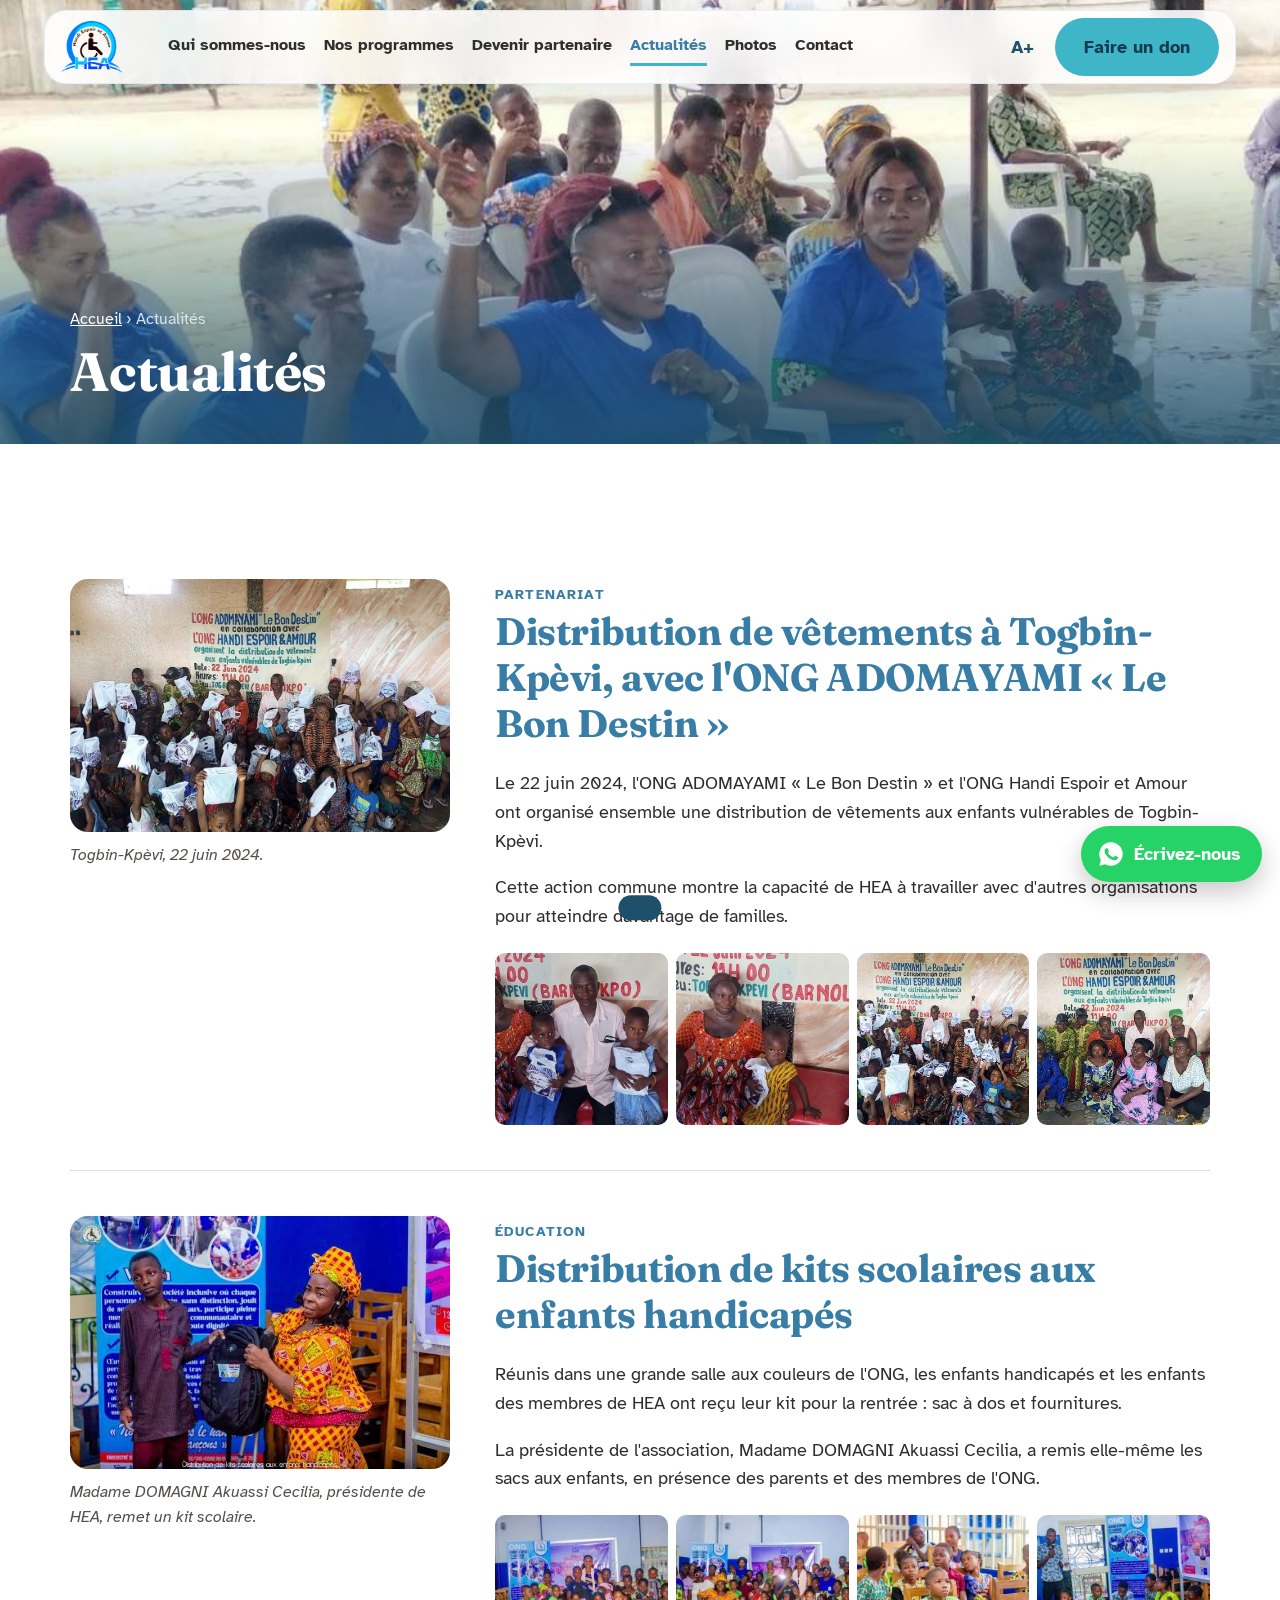
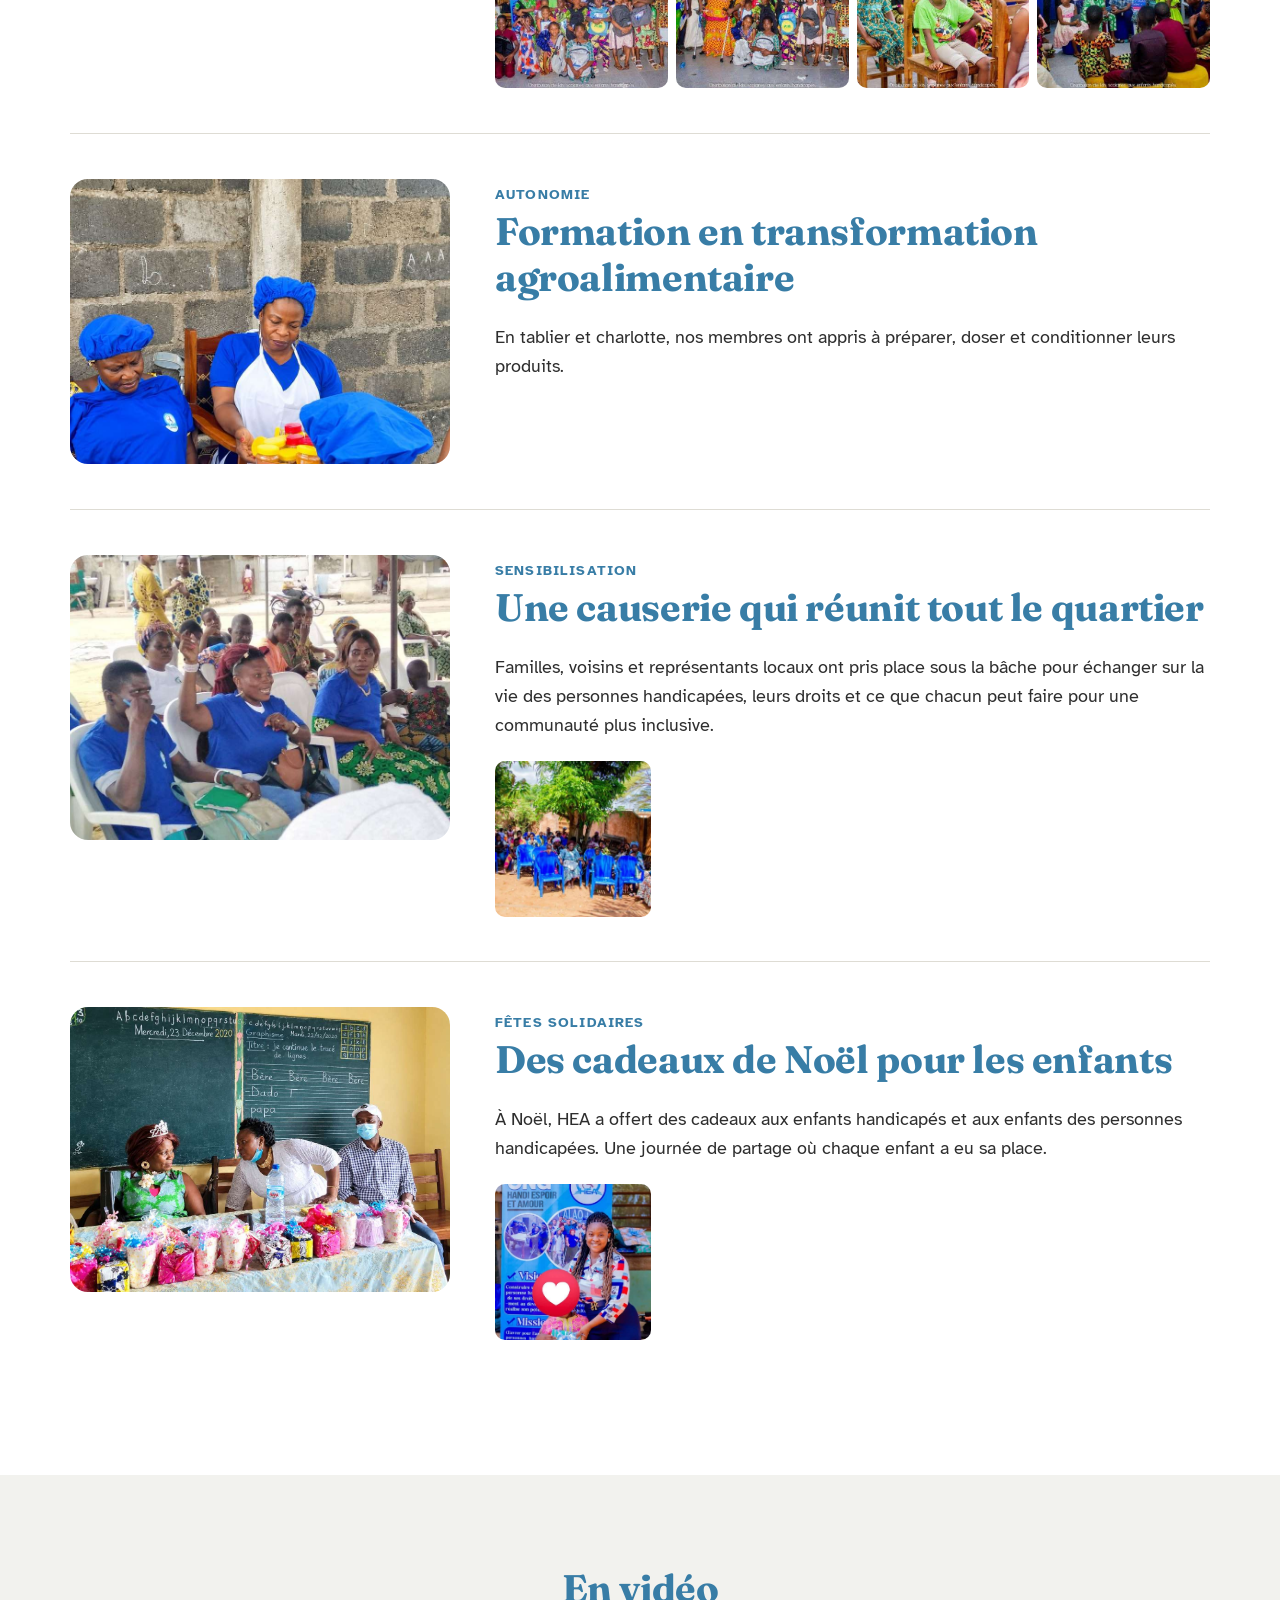
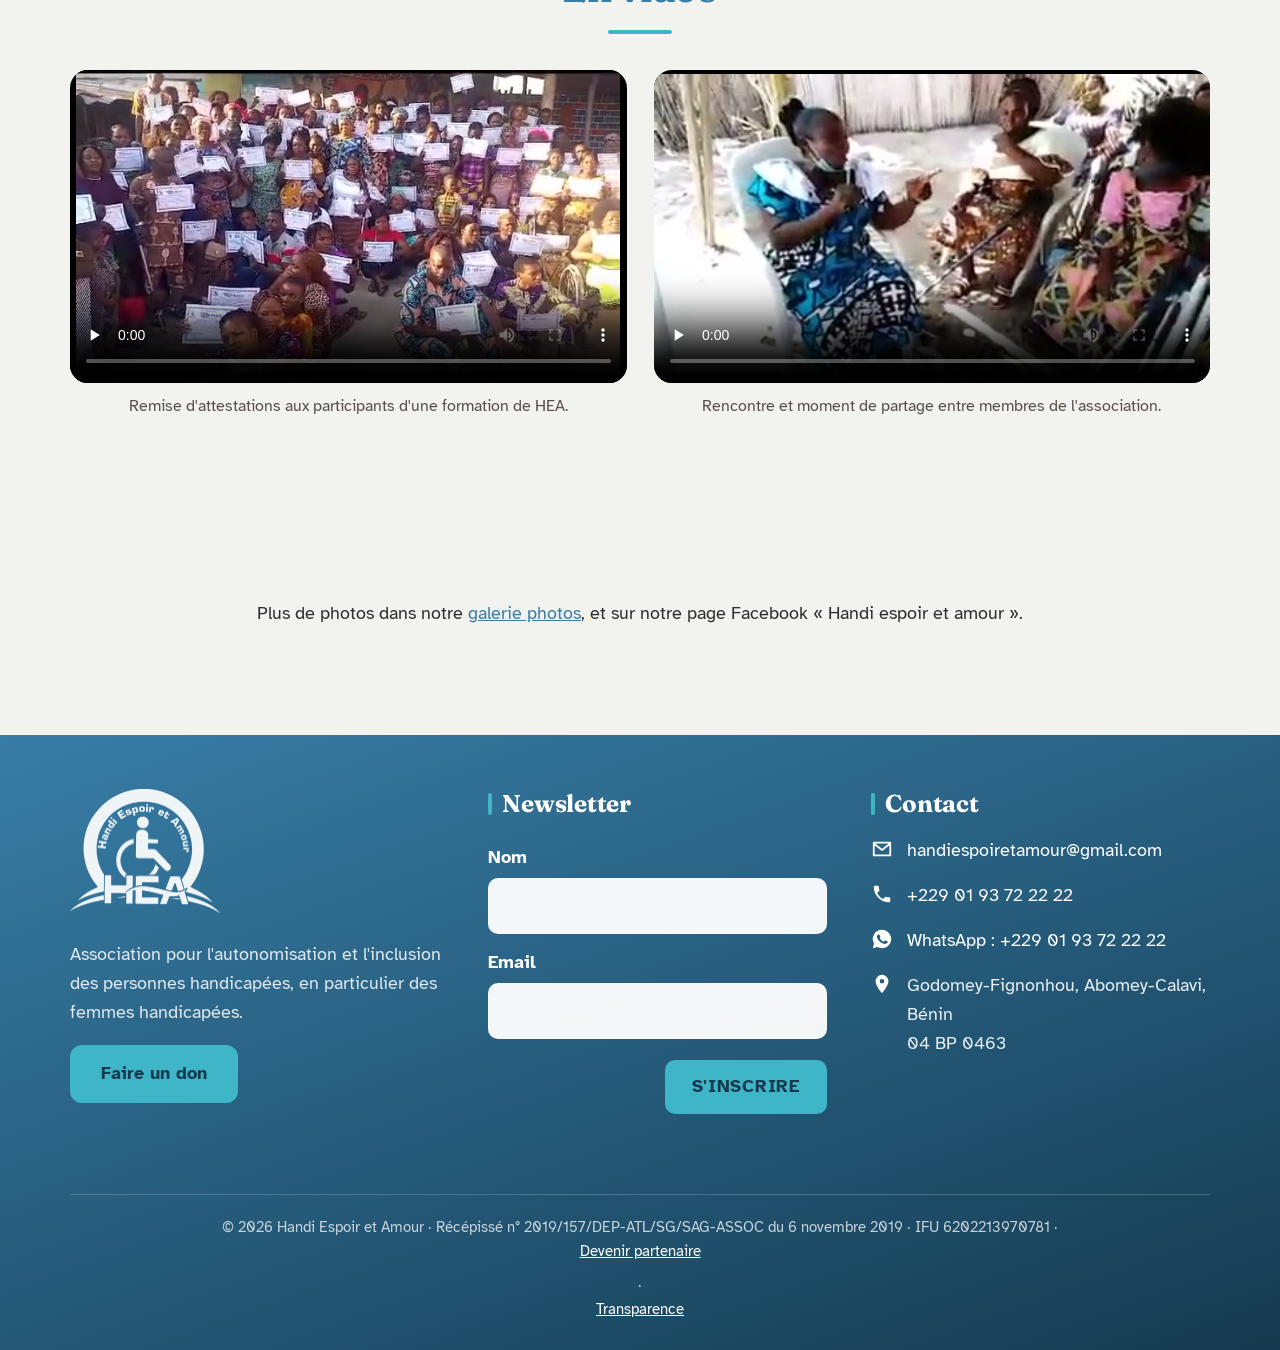
==== actualites.html @ 9c6a53be "Galerie photos dans le menu principal et sur l'accueil Co-Authored-By: Claude Opus 5.5 <noreply@anth" ====
<!doctype html>
<html lang="fr">
<head>
<meta charset="utf-8">
<meta name="viewport" content="width=device-width, initial-scale=1">
<title>Actualités | Handi Espoir et Amour</title>
<meta name="description" content="Les dernières actions de l'ONG Handi Espoir et Amour : distributions, formations, causeries et fêtes solidaires.">
<meta property="og:title" content="Actualités | Handi Espoir et Amour">
<meta property="og:description" content="Les dernières actions de l'ONG Handi Espoir et Amour : distributions, formations, causeries et fêtes solidaires.">
<meta property="og:image" content="https://handiespoiretamour.org/images/accueil-groupe.jpg">
<meta property="og:url" content="https://handiespoiretamour.org/actualites.html">
<meta property="og:type" content="website">
<meta property="og:locale" content="fr_FR">
<link rel="canonical" href="https://handiespoiretamour.org/actualites.html">
<meta name="theme-color" content="#0a4fd6">
<link rel="icon" href="favicon.ico" sizes="48x48">
<link rel="icon" type="image/png" sizes="192x192" href="favicon-192.png">
<link rel="apple-touch-icon" href="apple-touch-icon.png">
<link rel="preconnect" href="https://fonts.googleapis.com">
<link rel="preconnect" href="https://fonts.gstatic.com" crossorigin>
<link href="https://fonts.googleapis.com/css2?family=Atkinson+Hyperlegible:ital,wght@0,400;0,700;1,400&family=Fraunces:ital,opsz,wght@0,9..144,500;0,9..144,700;1,9..144,500&display=swap" rel="stylesheet">
<link rel="stylesheet" href="hea.css?v=61">
</head>
<body class="page-actualites">
<a class="sauter" href="#contenu">Aller au contenu</a>

<header class="entete">
  <div class="entete__ligne">
    <a class="logo" href="index.html" aria-label="Handi Espoir et Amour, accueil">
      <img src="images/logo-hea-180.png" alt="" width="70" height="55">
    </a>
    <nav class="nav-principale" aria-label="Navigation principale">
      <a href="qui-sommes-nous.html" data-page="qui">Qui sommes-nous</a>
      <a href="programmes.html" data-page="programmes">Nos programmes</a>
      <a href="partenaires.html" data-page="partenaires">Devenir partenaire</a>
      <a href="actualites.html" data-page="actualites">Actualités</a>
      <a href="galerie.html" data-page="galerie">Photos</a>
      <a href="contact.html" data-page="contact">Contact</a>
    </nav>
    <div class="entete__outils">
      <button class="outil outil--texte" data-taille aria-pressed="false" aria-label="Taille du texte : normale. Passer en taille grande" title="Agrandir le texte">A+</button>
      <a class="bouton bouton--don entete__don" href="donner.html">Faire un don</a>
      <button class="outil burger" aria-expanded="false" aria-controls="tiroir" aria-label="Ouvrir le menu">
        <svg viewBox="0 0 24 24" aria-hidden="true"><path d="M3 6h18M3 12h18M3 18h18" stroke="currentColor" stroke-width="2.2" stroke-linecap="round"/></svg>
      </button>
    </div>
  </div>
  <div id="tiroir" class="tiroir" hidden>
    <nav aria-label="Menu complet">
      <a href="index.html">Accueil</a>
      <a href="qui-sommes-nous.html">Qui sommes-nous</a>
      <a href="programmes.html">Nos programmes</a>
      <a href="partenaires.html">Devenir partenaire</a>
      <a href="actualites.html">Actualités</a>
      <a href="galerie.html">Galerie photos</a>
      <a href="transparence.html">Transparence</a>
      <a href="donner.html">Faire un don</a>
      <a href="contact.html">Contact et bénévolat</a>
    </nav>
  </div>
</header>

<main id="contenu">
<section class="bandeau-page">
  <img src="images/causerie-public.jpg" alt="Le public réuni pendant une causerie de l'ONG">
  <div class="conteneur">
    <p class="fil"><a href="index.html">Accueil</a> › Actualités</p>
    <h1>Actualités</h1>
  </div>
</section>

<section class="section">
  <div class="conteneur">
    <article class="programme programme--une" id="togbin">
      <figure class="photo-legende">
        <img src="images/togbin-groupe.jpg" alt="Des dizaines d'enfants brandissent leurs sacs de vêtements devant la banderole de l'ONG ADOMAYAMI et de l'ONG Handi Espoir et Amour" loading="lazy">
        <figcaption>Togbin-Kpèvi, 22 juin 2024.</figcaption>
      </figure>
      <div>
        <span class="carte__etiquette">Partenariat</span>
        <h2>Distribution de vêtements à Togbin-Kpèvi, avec l'ONG ADOMAYAMI « Le Bon Destin »</h2>
        <p>Le 22 juin 2024, l'ONG ADOMAYAMI « Le Bon Destin » et l'ONG Handi Espoir et Amour ont organisé ensemble une distribution de vêtements aux enfants vulnérables de Togbin-Kpèvi.</p>
        <p>Cette action commune montre la capacité de HEA à travailler avec d'autres organisations pour atteindre davantage de familles.</p>
        <div class="mini-galerie">
          <img src="images/togbin-sacs.jpg" alt="Les enfants montrent leurs sacs de vêtements" loading="lazy">
          <img src="images/togbin-prise-parole.jpg" alt="Un représentant prend la parole devant la banderole de l'événement" loading="lazy">
          <img src="images/togbin-famille.jpg" alt="Des enfants reçoivent leurs vêtements en présence des organisateurs" loading="lazy">
          <img src="images/togbin-remise.jpg" alt="Remise de vêtements à des enfants" loading="lazy">
        </div>
      </div>
    </article>
    <article class="programme programme--une" id="kits">
      <figure class="photo-legende">
        <img src="images/kits-presidente.jpg" alt="Madame DOMAGNI Akuassi Cecilia, présidente de HEA, remet un sac à dos à un garçon devant la banderole de l'ONG" loading="lazy">
        <figcaption>Madame DOMAGNI Akuassi Cecilia, présidente de HEA, remet un kit scolaire.</figcaption>
      </figure>
      <div>
        <span class="carte__etiquette">Éducation</span>
        <h2>Distribution de kits scolaires aux enfants handicapés</h2>
        <p>Réunis dans une grande salle aux couleurs de l'ONG, les enfants handicapés et les enfants des membres de HEA ont reçu leur kit pour la rentrée : sac à dos et fournitures.</p>
        <p>La présidente de l'association, Madame DOMAGNI Akuassi Cecilia, a remis elle-même les sacs aux enfants, en présence des parents et des membres de l'ONG.</p>
        <div class="mini-galerie">
          <img src="images/kits-enfants.jpg" alt="Les enfants posent avec leurs nouveaux sacs à dos devant les banderoles de HEA" loading="lazy">
          <img src="images/kits-groupe.jpg" alt="Enfants, parents et membres de l'ONG réunis pour la photo de groupe" loading="lazy">
          <img src="images/kits-attente.jpg" alt="Des enfants assis attendent la remise des kits" loading="lazy">
          <img src="images/kits-animation.jpg" alt="Un animateur prend la parole devant les enfants pendant la cérémonie" loading="lazy">
        </div>
      </div>
    </article>
    <article class="programme" id="formation">
      <img src="images/atelier-equipe.jpg" alt="Les membres de l'atelier préparent des produits" loading="lazy">
      <div>
        <span class="carte__etiquette">Autonomie</span>
        <h2>Formation en transformation agroalimentaire</h2>
        <p>En tablier et charlotte, nos membres ont appris à préparer, doser et conditionner leurs produits.</p>
      </div>
    </article>
    <article class="programme" id="causerie">
      <img src="images/causerie-public.jpg" alt="Le public assis écoute pendant une causerie" loading="lazy">
      <div>
        <span class="carte__etiquette">Sensibilisation</span>
        <h2>Une causerie qui réunit tout le quartier</h2>
        <p>Familles, voisins et représentants locaux ont pris place sous la bâche pour échanger sur la vie des personnes handicapées, leurs droits et ce que chacun peut faire pour une communauté plus inclusive.</p>
        <div class="mini-galerie mini-galerie--2"><img src="images/rencontre-arbres.jpg" alt="Une assemblée réunie à l'ombre des arbres lors d'une activité de HEA" loading="lazy"></div>
      </div>
    </article>
    <article class="programme" id="noel">
      <img src="images/noel-enfants.jpg" alt="Des enfants brandissent leurs cadeaux de Noël" loading="lazy">
      <div>
        <span class="carte__etiquette">Fêtes solidaires</span>
        <h2>Des cadeaux de Noël pour les enfants</h2>
        <p>À Noël, HEA a offert des cadeaux aux enfants handicapés et aux enfants des personnes handicapées. Une journée de partage où chaque enfant a eu sa place.</p>
        <div class="mini-galerie mini-galerie--2"><img src="images/noel-cadeau.jpg" alt="Une membre de l'équipe remet un cadeau de Noël à une enfant devant la banderole de HEA" loading="lazy"></div>
      </div>
    </article>
  </div>
</section>

<section class="section section--sable" id="videos">
  <div class="conteneur">
    <div class="titre-section centre"><h2>En vidéo</h2></div>
    <div class="videos">
      <figure class="video">
        <video controls preload="none" playsinline poster="videos/remise-attestations.jpg" src="videos/remise-attestations.mp4"></video>
        <figcaption>Remise d'attestations aux participants d'une formation de HEA.</figcaption>
      </figure>
      <figure class="video">
        <video controls preload="none" playsinline poster="videos/rencontre-membres.jpg" src="videos/rencontre-membres.mp4"></video>
        <figcaption>Rencontre et moment de partage entre membres de l'association.</figcaption>
      </figure>
    </div>
  </div>
</section>

<section class="section section--gris">
  <div class="conteneur centre">
    <p>Plus de photos dans notre <a href="galerie.html">galerie photos</a>, et sur notre page Facebook « Handi espoir et amour ».</p>
  </div>
</section>
</main>

<footer class="pied">
  <div class="conteneur pied__grille">
    <div class="pied__marque">
      <a href="index.html" aria-label="Handi Espoir et Amour, accueil"><img class="pied__logo" src="images/logo-hea-blanc.png" alt="Handi Espoir et Amour (HEA)" width="150" height="117"></a>
      <p>Association pour l'autonomisation et l'inclusion des personnes handicapées, en particulier des femmes handicapées.</p>
      <a class="bouton pied__don" href="donner.html">Faire un don</a>
    </div>

    <div class="pied__bloc">
      <h2 class="pied__titre">Newsletter</h2>
      <form class="newsletter" novalidate>
        <label for="nl-nom">Nom</label>
        <input id="nl-nom" name="nom" type="text" autocomplete="name" required>
        <label for="nl-email">Email</label>
        <input id="nl-email" name="email" type="email" autocomplete="email" required>
        <button type="submit" class="newsletter__bouton">S'inscrire</button>
        <p class="newsletter__message" role="status" aria-live="polite"></p>
      </form>
    </div>

    <div class="pied__bloc">
      <h2 class="pied__titre">Contact</h2>
      <ul class="pied__contact">
        <li><svg viewBox="0 0 24 24" aria-hidden="true"><path d="M3 5h18v14H3z M3 6l9 7 9-7" fill="none" stroke="currentColor" stroke-width="2" stroke-linejoin="round"/></svg><a href="mailto:handiespoiretamour@gmail.com">handiespoiretamour@gmail.com</a></li>
        <li><svg viewBox="0 0 24 24" aria-hidden="true"><path d="M6.6 10.8a15.1 15.1 0 0 0 6.6 6.6l2.2-2.2c.3-.3.7-.4 1-.2 1.1.4 2.3.6 3.6.6.6 0 1 .4 1 1V20c0 .6-.4 1-1 1A17 17 0 0 1 3 4c0-.6.4-1 1-1h3.5c.6 0 1 .4 1 1 0 1.3.2 2.5.6 3.6.1.3 0 .7-.2 1z" fill="currentColor"/></svg><a href="tel:+2290193722222">+229 01 93 72 22 22</a></li>
        <li><svg viewBox="0 0 24 24" aria-hidden="true"><path d="M12 2a10 10 0 0 0-8.7 15l-1.3 5 5.1-1.3A10 10 0 1 0 12 2zm5.4 14.1c-.2.6-1.3 1.2-1.8 1.3-.5 0-1 .2-3.3-.7-2.8-1.1-4.6-4-4.7-4.2-.1-.2-1.1-1.5-1.1-2.9s.7-2 1-2.3c.2-.3.5-.3.7-.3h.5c.2 0 .4 0 .6.5l.8 1.9c.1.2.1.4 0 .5l-.4.6c-.2.2-.3.4-.1.7.2.3.8 1.3 1.7 2.1 1.2 1 2.1 1.3 2.4 1.5.3.1.5.1.6-.1l.9-1c.2-.3.4-.2.7-.1l1.8.9c.3.1.5.2.5.3.1.2.1.7-.1 1.3z" fill="currentColor"/></svg><a href="https://wa.me/2290193722222" rel="noopener">WhatsApp : +229 01 93 72 22 22</a></li>
        <li><svg viewBox="0 0 24 24" aria-hidden="true"><path d="M12 2a7 7 0 0 0-7 7c0 5.2 7 13 7 13s7-7.8 7-13a7 7 0 0 0-7-7zm0 9.5A2.5 2.5 0 1 1 12 6.5a2.5 2.5 0 0 1 0 5z" fill="currentColor"/></svg><span>Godomey-Fignonhou, Abomey-Calavi, Bénin<br>04 BP 0463</span></li>
      </ul>
    </div>
  </div>
  <div class="conteneur pied__bas">© <span class="annee">2026</span> Handi Espoir et Amour · Récépissé n° 2019/157/DEP-ATL/SG/SAG-ASSOC du 6 novembre 2019 · IFU 6202213970781 · <a href="partenaires.html">Devenir partenaire</a> · <a href="transparence.html">Transparence</a></div>
</footer>

<div class="toast" role="status" aria-live="polite"></div>
<a class="whatsapp-flottant" href="https://wa.me/2290193722222?text=Bonjour%20HEA%2C%20" target="_blank" rel="noopener" aria-label="Nous écrire sur WhatsApp au +229 01 93 72 22 22">
  <svg viewBox="0 0 24 24" aria-hidden="true"><path d="M12 2a10 10 0 0 0-8.7 15l-1.3 5 5.1-1.3A10 10 0 1 0 12 2zm5.4 14.1c-.2.6-1.3 1.2-1.8 1.3-.5 0-1 .2-3.3-.7-2.8-1.1-4.6-4-4.7-4.2-.1-.2-1.1-1.5-1.1-2.9s.7-2 1-2.3c.2-.3.5-.3.7-.3h.5c.2 0 .4 0 .6.5l.8 1.9c.1.2.1.4 0 .5l-.4.6c-.2.2-.3.4-.1.7.2.3.8 1.3 1.7 2.1 1.2 1 2.1 1.3 2.4 1.5.3.1.5.1.6-.1l.9-1c.2-.3.4-.2.7-.1l1.8.9c.3.1.5.2.5.3.1.2.1.7-.1 1.3z" fill="currentColor"/></svg>
  <span>Écrivez-nous</span>
</a>
<script src="hea.js?v=19"></script>
</body>
</html>
---- hea.css ----
:root {
  /* Palette de la charte d'identité visuelle HEA (2026) */
  --bleu-hea: #387da6;      /* couleur dominante : titres, structure */
  --turquoise-hea: #3fb6c7; /* accents, appels à l'action */
  --brun-hea: #6b5445;      /* accents ponctuels */
  --blanc-casse: #f2f2ee;   /* fonds, zones de respiration */
  /* Teintes dérivées du bleu HEA, pour les fonds sombres et le texte sur turquoise */
  --bleu-fonce: #1f4f6b;
  --bleu-nuit: #163a50;
  --ciel: var(--turquoise-hea);
  --roi: var(--bleu-hea);
  --nuit: var(--bleu-fonce);
  --brun: var(--brun-hea);
  --don: var(--turquoise-hea);
  --don-fonce: #35a2b2;
  --don-texte: var(--bleu-nuit);
  --sable: var(--blanc-casse);
  --gris: var(--blanc-casse);
  --texte: #2e2e2e;
  --doux: #57504a;
  --bord: #dedcd4;
  --base: 18px;
}

* { box-sizing: border-box; }
html { font-size: 18px; scroll-padding-top: 100px; }
body { margin: 0; background: #fff; color: var(--texte); font-family: var(--police-texte); line-height: 1.6; }
img { max-width: 100%; display: block; }
a { color: var(--roi); }
h1, h2, h3 { line-height: 1.2; color: var(--bleu-hea); margin: 0 0 .6em; font-weight: 700; font-family: var(--police-titres); }
h1 { font-size: clamp(2rem, 4.5vw, 3rem); }
h2 { font-size: clamp(1.6rem, 3vw, 2.2rem); }
h3 { font-size: 1.2rem; }
p { margin: 0 0 1em; }
:focus-visible { outline: 3px solid var(--don); outline-offset: 3px; }
.conteneur { width: min(1200px, 100% - 32px); margin-inline: auto; }
.etroit { width: min(820px, 100% - 32px); margin-inline: auto; }
.centre { text-align: center; }
.sauter { position: absolute; left: -999px; top: 8px; background: var(--nuit); color: #fff; padding: .6em 1em; z-index: 999; }
.sauter:focus { left: 8px; }

/* Boutons */
.bouton { display: inline-block; padding: .7em 1.5em; border-radius: 999px; transition: transform .2s, background .2s; font-weight: 700; text-decoration: none; border: 2px solid transparent; text-align: center; }
.bouton--don { background: var(--don); color: var(--don-texte); }
.bouton--don:hover { background: var(--don-fonce); }
.bouton--bleu { background: var(--roi); color: #fff; }
.bouton--bleu:hover { background: var(--bleu-fonce); }
.bouton--contour { border-color: var(--roi); color: var(--roi); background: #fff; }
.bouton--contour:hover { background: var(--roi); color: #fff; }
.bouton--grand { font-size: 1.15rem; padding: .9em 2em; }
.lien-fleche { font-weight: 700; text-decoration: none; }
.lien-fleche::after { content: " →"; }

/* En-tête */
.entete { position: sticky; top: 0; z-index: 100; background: #fff; box-shadow: 0 1px 0 var(--bord); }
.entete__ligne { display: flex; align-items: center; gap: 1.5rem; height: 84px; width: min(1400px, 100% - 32px); margin-inline: auto; }
.logo { display: flex; align-items: center; gap: .6rem; text-decoration: none; }
.logo img { width: 70px; height: auto; }
.logo__nom { font-weight: 700; color: var(--brun); line-height: 1.1; font-size: .95rem; }
.nav-principale { display: flex; gap: 1.8rem; margin-left: 1rem; }
.nav-principale a { color: var(--texte); text-decoration: none; font-weight: 600; padding: .3em 0; border-bottom: 3px solid transparent; }
.nav-principale a:hover, .nav-principale a.actif { color: var(--roi); border-bottom-color: var(--ciel); }
.entete__outils { display: flex; align-items: center; gap: .6rem; margin-left: auto; }
.outil { display: grid; place-items: center; width: 42px; height: 42px; border-radius: 50%; border: 0; background: transparent; color: var(--nuit); cursor: pointer; font: inherit; font-weight: 700; }
.outil:hover { background: var(--gris); }
.outil svg { width: 24px; height: 24px; }
.burger { display: none; }
.tiroir { position: absolute; top: 100%; left: 0; right: 0; background: var(--nuit); padding: 1rem 16px 2rem; }
.tiroir nav { width: min(1200px, 100%); margin-inline: auto; display: grid; }
.tiroir a { color: #fff; text-decoration: none; font-size: 1.25rem; font-weight: 600; padding: .8rem 0; border-bottom: 1px solid rgba(255,255,255,.15); }

/* Carrousel d'accueil */
.carrousel { position: relative; height: min(78vh, 680px); min-height: 460px; overflow: hidden; background: var(--nuit); }
.diapo { position: absolute; inset: 0; opacity: 0; visibility: hidden; transition: opacity .7s, visibility .7s; }
.diapo.active { opacity: 1; visibility: visible; }
.diapo > img { width: 100%; height: 100%; object-fit: cover; }
.diapo > img { transition: transform 8s ease-out; }
.diapo.active > img { transform: scale(1.06); }
.diapo::after { content: ""; position: absolute; inset: 0; background: linear-gradient(90deg, rgba(22,58,80,.55) 0%, rgba(22,58,80,.15) 55%, transparent 100%); pointer-events: none; }
.diapo__carte {
  position: absolute; z-index: 1; left: max(16px, (100% - 1200px) / 2 + 40px); top: 50%; transform: translateY(-50%);
  width: min(460px, 100% - 32px); padding: 2.2rem 2.2rem 2rem; border-radius: 24px; color: #fff;
  background: linear-gradient(135deg, rgba(255,255,255,.22), rgba(255,255,255,.08));
  -webkit-backdrop-filter: blur(18px) saturate(160%); backdrop-filter: blur(18px) saturate(160%);
  border: 1px solid rgba(255,255,255,.35);
  box-shadow: 0 20px 50px rgba(22,58,80,.35), inset 0 1px 0 rgba(255,255,255,.4);
}
.diapo__carte h1, .diapo__carte h2 { font-size: clamp(1.5rem, 2.6vw, 2.1rem); color: #fff; text-shadow: 0 2px 12px rgba(0,0,0,.25); }
.diapo__carte p { color: rgba(255,255,255,.92); }
.diapo__carte .bouton { border-radius: 999px; background: #fff; color: var(--nuit); padding: .75em 1.6em; box-shadow: 0 8px 20px rgba(0,0,0,.2); transition: transform .2s, box-shadow .2s; }
.diapo__carte .bouton:hover { transform: translateY(-2px); box-shadow: 0 12px 26px rgba(0,0,0,.28); background: #fff; }
.diapo__carte .bouton::after { content: " →"; }
.carrousel__fleche { position: absolute; top: 50%; transform: translateY(-50%); width: 52px; height: 52px; border-radius: 50%; border: 1px solid rgba(255,255,255,.4); background: rgba(255,255,255,.16); -webkit-backdrop-filter: blur(12px); backdrop-filter: blur(12px); color: #fff; font-size: 1.6rem; cursor: pointer; z-index: 2; transition: background .2s; }
.carrousel__fleche:hover { background: rgba(255,255,255,.3); }
.carrousel__fleche--g { left: 16px; }
.carrousel__fleche--d { right: 16px; }
.carrousel__points { position: absolute; bottom: 72px; left: 50%; transform: translateX(-50%); display: flex; gap: 8px; z-index: 2; }
.carrousel__points button { width: 10px; height: 10px; border-radius: 999px; border: 0; background: rgba(255,255,255,.5); cursor: pointer; padding: 0; transition: width .3s, background .3s; }
.carrousel__points button[aria-current="true"] { background: #fff; width: 32px; }

/* Onglets sous le carrousel */
.onglets { position: relative; z-index: 3; margin-top: -36px; display: flex; justify-content: center; gap: 12px; padding-inline: 16px; }
.onglets a { min-width: 180px; padding: 1rem 1.4rem; background: rgba(255,255,255,.9); -webkit-backdrop-filter: blur(14px); backdrop-filter: blur(14px); color: var(--nuit); text-decoration: none; font-weight: 700; text-align: center; border-radius: 16px; border: 1px solid rgba(255,255,255,.6); box-shadow: 0 12px 30px rgba(31,79,107,.15); transition: transform .2s; }
.onglets a:hover { transform: translateY(-3px); }
.onglets a.onglet--don { background: var(--don); color: #fff; min-width: 220px; }
.onglets a:hover { filter: brightness(.95); }

/* Sections */
.section { padding-block: clamp(3.5rem, 7vw, 5.5rem); }
.section--sable { background: var(--sable); }
.section--gris { background: var(--gris); }
.intro { font-size: 1.2rem; color: var(--doux); }
.titre-section { margin-bottom: 2rem; }
.titre-section p { color: var(--doux); max-width: 70ch; }

/* Notre travail : image + texte alternés */
.travail { display: grid; grid-template-columns: 1fr 1fr; gap: clamp(2rem, 5vw, 4rem); align-items: center; }
.travail img { width: 100%; aspect-ratio: 4/3; object-fit: cover; border-radius: 20px; }
.travail--inverse > img { order: 2; }
.travail + .travail { margin-top: 4rem; }

/* Chiffres */
.chiffres { background: var(--nuit); color: #fff; }
.chiffres h2 { color: #fff; }
.chiffres__grille { display: grid; grid-template-columns: repeat(auto-fit, minmax(220px, 1fr)); gap: 2rem; margin-top: 2rem; }
.chiffre strong { display: block; font-size: clamp(2.4rem, 5vw, 3.4rem); color: var(--ciel); line-height: 1.1; }
.chiffre span { color: #d6e6ef; }

/* Cartes d'articles */
.cartes { display: grid; grid-template-columns: repeat(auto-fill, minmax(280px, 1fr)); gap: 1.6rem; }
.carte { background: #fff; display: flex; flex-direction: column; text-decoration: none; color: inherit; border-radius: 18px; overflow: hidden; box-shadow: 0 2px 10px rgba(31,79,107,.08); transition: box-shadow .2s, transform .2s; }
.carte:hover { box-shadow: 0 10px 28px rgba(31,79,107,.18); transform: translateY(-3px); }
.carte img { width: 100%; aspect-ratio: 3/2; object-fit: cover; }
.carte__corps { padding: 1.3rem 1.4rem 1.6rem; display: flex; flex-direction: column; flex: 1; }
.carte__etiquette { font-size: .8rem; font-weight: 700; text-transform: uppercase; letter-spacing: .08em; color: var(--ciel); margin-bottom: .4rem; }
.carte h3 { color: var(--nuit); }
.carte p { color: var(--doux); flex: 1; }
.carte .lien-fleche { color: var(--roi); }

/* Bandeau de page intérieure */
.bandeau-page { position: relative; height: 360px; display: flex; align-items: flex-end; overflow: hidden; }
.bandeau-page > img { position: absolute; inset: 0; width: 100%; height: 100%; object-fit: cover; }
.bandeau-page::after { content: ""; position: absolute; inset: 0; background: linear-gradient(transparent 30%, rgba(31,79,107,.85)); }
.bandeau-page .conteneur { position: relative; z-index: 1; padding-bottom: 2.2rem; }
.bandeau-page h1 { color: #fff; margin: 0; }
.fil { color: #d6e6ef; font-size: .9rem; margin-bottom: .4rem; }
.fil a { color: #fff; }

/* Programme détaillé */
.programme { display: grid; grid-template-columns: 380px 1fr; gap: 2.5rem; padding-block: 2.5rem; border-bottom: 1px solid var(--bord); }
.programme:last-child { border-bottom: 0; }
.programme img { width: 100%; aspect-ratio: 4/3; object-fit: cover; border-radius: 18px; }
.programme ul { padding-left: 1.2em; color: var(--doux); }

/* Citation */
.citation { border-left: 5px solid var(--ciel); padding: 1rem 1.5rem; background: var(--gris); font-size: 1.15rem; font-style: italic; color: var(--nuit); margin: 2rem 0; }

/* Don */
.don-grille { display: grid; grid-template-columns: 1.1fr 1fr; gap: 3rem; align-items: start; }
.carte-don { background: #fff; border-top: 6px solid var(--don); padding: 2rem; box-shadow: 0 10px 40px rgba(31,79,107,.12); border-radius: 4px; }
.momo { display: flex; align-items: center; flex-wrap: wrap; gap: .8rem; padding: 1rem; border: 1px solid var(--bord); border-radius: 6px; margin-bottom: .8rem; }
.momo__op { font-weight: 700; font-size: .85rem; padding: .3em .8em; border-radius: 4px; }
.momo__op--mtn { background: #ffcc00; color: #1a1a1a; }
.momo__op--moov { background: #0066b3; color: #fff; }
.momo__num { font-size: 1.2rem; font-weight: 700; flex: 1; min-width: 180px; }
.copier { font: inherit; font-weight: 700; font-size: .85rem; background: var(--gris); color: var(--roi); border: 1px solid var(--bord); border-radius: 4px; padding: .4em .9em; cursor: pointer; }
.usages { display: grid; gap: 1rem; margin-top: 1.5rem; }
.usage { display: flex; gap: 1rem; align-items: flex-start; padding: 1rem; background: var(--sable); border-radius: 4px; }
.usage b { color: var(--don); font-size: 1.4rem; line-height: 1; }

/* Contact */
.coordonnees { display: grid; grid-template-columns: max-content 1fr; gap: .7rem 1.5rem; }
.coordonnees dt { font-weight: 700; color: var(--nuit); }
.coordonnees dd { margin: 0; }
.deux { display: grid; grid-template-columns: 1fr 1fr; gap: 3rem; align-items: start; }

/* Galerie */
.galerie { display: grid; grid-template-columns: repeat(4, 1fr); grid-auto-rows: 190px; gap: 10px; }
.galerie img { width: 100%; height: 100%; object-fit: cover; cursor: zoom-in; }
.galerie .grande { grid-column: span 2; grid-row: span 2; }

/* Appel au don final + pied */
.appel-don { background: var(--ciel); color: #fff; padding-block: 2.5rem; }
.appel-don h2 { color: #fff; margin-bottom: .3em; }
.appel-don p { margin: 0; }
.appel-don__ligne { display: flex; align-items: center; justify-content: space-between; gap: 2rem; flex-wrap: wrap; }
.pied { background: var(--bleu-nuit); color: #c9dbe6; padding-top: 3rem; }
.pied__grille { display: grid; grid-template-columns: 1.4fr 1fr 1fr 1.2fr; gap: 2rem; }
.pied h3 { color: #fff; font-size: 1rem; text-transform: uppercase; letter-spacing: .08em; }
.pied a { display: block; color: #c9dbe6; text-decoration: none; margin-bottom: .5rem; }
.pied a:hover { color: #fff; }
.pied__logo { background: #fff; border-radius: 6px; padding: 8px; margin-bottom: 1rem; }
.pied__bas { border-top: 1px solid rgba(255,255,255,.12); margin-top: 2rem; padding-block: 1.2rem; font-size: .85rem; color: #9fbccd; }

.visionneuse { position: fixed; inset: 0; background: rgba(22,58,80,.92); display: grid; place-items: center; z-index: 500; padding: 16px; cursor: zoom-out; }
.visionneuse img { max-height: 90vh; }
.toast { position: fixed; bottom: 20px; left: 50%; transform: translate(-50%, 160%); background: var(--nuit); color: #fff; padding: .7em 1.2em; border-radius: 999px; transition: transform .25s; z-index: 600; }
.toast.visible { transform: translate(-50%, 0); }

/* Responsive */
@media (max-width: 1050px) {
  .nav-principale { display: none; }
  .burger { display: grid; }
}
@media (max-width: 820px) {
  .entete__don { display: none; }
  .travail, .don-grille, .deux, .programme { grid-template-columns: 1fr; }
  .travail--inverse > img { order: 0; }
  .carrousel { height: auto; min-height: 0; }
  .diapo { position: relative; display: none; }
  .diapo.active { display: block; }
  .diapo > img { height: 280px; }
  .diapo::after { display: none; }
  .diapo__carte { position: relative; transform: none; width: auto; margin: -70px 12px 0; padding: 1.6rem 1.3rem 3.6rem; border-radius: 20px; background: linear-gradient(135deg, rgba(255,255,255,.2), rgba(255,255,255,.06)); }
  .carrousel__fleche { top: 140px; }
  .carrousel__points { bottom: 50px; }
  .onglets { margin-top: 0; padding: 0; gap: 0; }
  .onglets a { flex: 1; min-width: 0; border-radius: 0; padding: .9rem .5rem; font-size: .95rem; box-shadow: none; border: 0; }
  .onglets a.onglet--don { min-width: 0; }
  .pied__grille { grid-template-columns: 1fr 1fr; }
  .galerie { grid-template-columns: repeat(2, 1fr); grid-auto-rows: 150px; }
  .bandeau-page { height: 260px; }
}
@media (max-width: 480px) {
  html { font-size: 17px; }
  .logo__nom { font-size: .85rem; }
  .coordonnees { grid-template-columns: 1fr; gap: .1rem; }
  .coordonnees dd { margin-bottom: .8rem; }
  .pied__grille { grid-template-columns: 1fr; }
}
@media (prefers-reduced-motion: reduce) {
  .diapo, .carte, .toast, .diapo > img { transition: none; }
  .diapo.active > img { transform: none; }
}

/* Vitrine des produits */
.produits { background: linear-gradient(180deg, var(--blanc-casse), #fff); }
.produits__grille { display: grid; grid-template-columns: repeat(6, 1fr); gap: 1rem; }
.produits__grille figure { margin: 0; border-radius: 18px; overflow: hidden; background: #fff; box-shadow: 0 8px 24px rgba(31,79,107,.1); transition: transform .25s; }
.produits__grille figure:hover { transform: translateY(-4px); }
.produits__grille img { width: 100%; aspect-ratio: 3/4; object-fit: cover; }
.produits__grille figcaption { padding: .7rem .9rem; font-weight: 700; color: var(--nuit); font-size: .95rem; }
@media (max-width: 1050px) { .produits__grille { grid-template-columns: repeat(3, 1fr); } }
@media (max-width: 480px) { .produits__grille { grid-template-columns: repeat(2, 1fr); } }

/* Photos en hauteur dans le carrousel : image entière à droite, fond flou de la même photo */
.diapo--portrait > img.diapo__fond { position: absolute; inset: 0; width: 100%; height: 100%; object-fit: cover; filter: blur(28px) brightness(.7) saturate(1.2); transform: scale(1.15); }
.diapo--portrait > img:not(.diapo__fond) { position: relative; object-fit: contain; object-position: 78% center; filter: drop-shadow(0 20px 40px rgba(0,0,0,.4)); }
.diapo--portrait.active > img:not(.diapo__fond) { transform: none; }
@media (max-width: 820px) {
  .diapo--portrait > img.diapo__fond { height: 280px; }
  .diapo--portrait > img:not(.diapo__fond) { object-position: center; }
}

/* Encadré compact en bas à gauche : les visages, en haut de la photo, restent visibles */
.diapo:not(.diapo--portrait) > img { object-position: center 28%; }
.diapo__carte { top: auto; bottom: 96px; transform: none; width: min(400px, 100% - 32px); padding: 1.5rem 1.6rem 1.4rem; }
.diapo__carte h1, .diapo__carte h2 { font-size: clamp(1.35rem, 2.2vw, 1.75rem); margin-bottom: .4em; }
.diapo__carte p { font-size: .95rem; margin-bottom: .9em; }
.diapo::after { background: linear-gradient(0deg, rgba(22,58,80,.6) 0%, rgba(22,58,80,.1) 45%, transparent 70%); }
@media (max-width: 820px) {
  .diapo__carte { bottom: auto; width: auto; padding: 1.6rem 1.3rem 3.6rem; }
}

/* Toutes les photos recadrées gardent le haut de l'image : c'est là que sont les visages */
img { object-position: 50% 18%; }


/* Charte HEA : couleurs des zones et lisibilité */
.onglets a.onglet--don { color: var(--don-texte); }
.appel-don { background: var(--bleu-hea); }
.appel-don .bouton--don { background: #fff; color: var(--bleu-fonce); }
.chiffres { background: var(--bleu-fonce); }
.section--don { background: linear-gradient(135deg, var(--bleu-hea), var(--bleu-fonce)); }
.carte__etiquette, .surtitre { color: var(--bleu-hea); }
.lien-fleche, a { color: var(--bleu-hea); }
.titre-section h2::after, .etroit.centre h2::after { content: ""; display: block; width: 64px; height: 4px; border-radius: 2px; background: var(--turquoise-hea); margin: .5em auto 0; }
.titre-section:not(.centre) h2::after { margin-left: 0; }
/* Logo : jamais en dessous d'une taille lisible, toujours sur fond clair et sans effet */
.logo img { width: 92px; }
.entete__ligne { height: 96px; }
.pied__logo { background: #fff; padding: 12px; box-shadow: none; }

/* Objectifs stratégiques */
.objectifs { display: grid; gap: 1rem; margin: 1.5rem 0 2.5rem; }
.objectif { display: flex; gap: 1rem; align-items: flex-start; padding: 1.1rem 1.2rem; background: #fff; border: 1px solid var(--bord); border-left: 5px solid var(--turquoise-hea); border-radius: 12px; }
.objectif span { flex: none; display: grid; place-items: center; width: 40px; height: 40px; border-radius: 50%; background: var(--bleu-hea); color: #fff; font-weight: 700; font-family: var(--police-titres); }
.objectif strong { color: var(--bleu-fonce); }

/* Frise historique et zones d'intervention */
.frise { display: grid; gap: 0; margin: 1.5rem 0 2.5rem; border-left: 3px solid var(--turquoise-hea); padding-left: 1.5rem; }
.frise__etape { position: relative; display: grid; grid-template-columns: 120px 1fr; gap: 1rem; padding: 0 0 1.6rem; }
.frise__etape::before { content: ""; position: absolute; left: calc(-1.5rem - 9px); top: .35rem; width: 15px; height: 15px; border-radius: 50%; background: var(--bleu-hea); border: 3px solid #fff; box-shadow: 0 0 0 2px var(--turquoise-hea); }
.frise__annee { font-family: var(--police-titres); font-weight: 700; color: var(--bleu-hea); font-size: 1.15rem; }
.zones dt { font-weight: 700; color: var(--bleu-fonce); margin-top: 1rem; }
.zones dd { margin: .2rem 0 0; color: var(--doux); }
.chiffres__grille { grid-template-columns: repeat(auto-fit, minmax(200px, 1fr)); }
@media (max-width: 480px) { .frise__etape { grid-template-columns: 1fr; gap: .2rem; } }

/* Notre mission : en-tête + mosaïque de cartes photo */
.mission { background: var(--blanc-casse); }
.mission__entete { max-width: 760px; margin: 0 auto 2.5rem; text-align: center; }
.mission__entete h2 { font-size: clamp(1.7rem, 3.4vw, 2.5rem); }
.mission__entete h2::after { content: ""; display: block; width: 64px; height: 4px; border-radius: 2px; background: var(--turquoise-hea); margin: .5em auto 0; }
.mission__entete p:last-child { color: var(--doux); font-size: 1.1rem; }
.mosaique { display: grid; grid-template-columns: repeat(4, 1fr); grid-auto-rows: 290px; gap: 1rem; }
.tuile { position: relative; display: block; overflow: hidden; border-radius: 22px; color: #fff; text-decoration: none; box-shadow: 0 10px 30px rgba(31,79,107,.15); isolation: isolate; }
.tuile--grande { grid-column: span 2; grid-row: span 2; }
.tuile img { position: absolute; inset: 0; width: 100%; height: 100%; object-fit: cover; transition: transform .6s ease; z-index: -2; }
.tuile::after { content: ""; position: absolute; inset: 0; z-index: -1; background: linear-gradient(180deg, transparent 35%, rgba(22,58,80,.88) 100%); transition: background .3s; }
.tuile:hover img, .tuile:focus-visible img { transform: scale(1.06); }
.tuile:hover::after { background: linear-gradient(180deg, rgba(22,58,80,.1) 15%, rgba(22,58,80,.92) 100%); }
.tuile__texte { position: absolute; left: 0; right: 0; bottom: 0; padding: 1.2rem 1.3rem; }
.tuile__num { display: inline-block; font-family: var(--police-titres); font-weight: 700; font-size: .8rem; letter-spacing: .08em; padding: .25em .7em; border-radius: 999px; background: rgba(255,255,255,.18); border: 1px solid rgba(255,255,255,.4); -webkit-backdrop-filter: blur(8px); backdrop-filter: blur(8px); margin-bottom: .6rem; }
.tuile h3 { color: #fff; margin: 0 0 .3em; font-size: 1.15rem; }
.tuile--grande h3 { font-size: clamp(1.4rem, 2.4vw, 1.9rem); }
.tuile p { margin: 0; font-size: .92rem; color: rgba(255,255,255,.9); }
.tuile--grande .tuile__texte { padding: 2rem; max-width: 520px; }
.tuile--grande p { font-size: 1.05rem; }
@media (max-width: 980px) {
  .mosaique { grid-template-columns: repeat(2, 1fr); grid-auto-rows: 230px; }
  .tuile--grande { grid-column: span 2; grid-row: span 1; height: 320px; }
}
@media (max-width: 560px) {
  .mosaique { grid-template-columns: 1fr; grid-auto-rows: 260px; }
  .tuile--grande { grid-column: auto; height: auto; }
}
@media (prefers-reduced-motion: reduce) { .tuile img { transition: none; } .tuile:hover img { transform: none; } }


/* HEA en chiffres : fine barre */
.barre-chiffres { position: relative; overflow: hidden; color: #fff; background: linear-gradient(90deg, var(--bleu-nuit), var(--bleu-hea), var(--bleu-nuit)); background-size: 200% 100%; animation: defile-fond 12s linear infinite; }
.barre-chiffres::after { content: ""; position: absolute; left: 0; right: 0; bottom: 0; height: 3px; background: linear-gradient(90deg, transparent, var(--turquoise-hea), transparent); background-size: 50% 100%; background-repeat: no-repeat; animation: balaye 4s ease-in-out infinite; }
@keyframes defile-fond { to { background-position: 200% 0; } }
@keyframes balaye { from { background-position: -50% 0; } to { background-position: 150% 0; } }
.barre-chiffres__ligne { display: flex; justify-content: space-between; align-items: center; gap: 1rem; padding-block: .75rem; }
.bc { display: flex; align-items: baseline; gap: .55rem; flex: 1; justify-content: center; }
.bc + .bc { border-left: 1px solid rgba(255,255,255,.22); }
.bc strong { font-family: var(--police-titres); font-weight: 700; font-size: clamp(1.3rem, 2.2vw, 1.75rem); color: var(--turquoise-hea); font-variant-numeric: tabular-nums; line-height: 1; }
.bc > span { white-space: nowrap; font-size: .85rem; color: #e3eef4; text-transform: uppercase; letter-spacing: .06em; font-weight: 600; }
@media (max-width: 820px) {
  .barre-chiffres__ligne { display: grid; grid-template-columns: 1fr 1fr; gap: .9rem 0; }
  .bc { flex-direction: column; align-items: center; gap: .2rem; }
  .bc:nth-child(3) { border-left: 0; }
}
@media (prefers-reduced-motion: reduce) { .barre-chiffres, .barre-chiffres::after { animation: none; } }
/* Apparition au défilement (activée par hea.js) */
@media (prefers-reduced-motion: reduce) {
}


/* ===== Animations du site ===== */
/* Apparition des blocs au défilement */
.js .revele { opacity: 0; transition: opacity .8s cubic-bezier(.2,.7,.2,1), transform .8s cubic-bezier(.2,.7,.2,1); transition-delay: var(--retard, 0ms); will-change: opacity, transform; }
.js .revele--monte { transform: translateY(36px); }
.js .revele--gauche { transform: translateX(-48px); }
.js .revele--droite { transform: translateX(48px); }
.js .revele--zoom { transform: scale(.92); }
.js .revele.visible { opacity: 1; transform: none; }
.js .barre-chiffres.revele { transform: none; }

/* En-tête qui se détache quand on fait défiler */
.entete { transition: box-shadow .3s; }
.entete.defile { box-shadow: 0 6px 24px rgba(31,79,107,.12); }

/* Carrousel : texte qui entre à chaque changement de photo */
.diapo .diapo__carte { opacity: 0; transform: translateY(24px); transition: opacity .7s ease .25s, transform .7s ease .25s; }
.diapo.active .diapo__carte { opacity: 1; transform: none; }
.diapo > img { transition: transform var(--duree, 5500ms) linear, opacity .7s; }
.diapo.active:not(.diapo--portrait) > img { transform: scale(1.08); }

/* Carrousel : points avec barre de progression */
.carrousel__points button { position: relative; overflow: hidden; }
.carrousel__points button[aria-current="true"] { width: 44px; background: rgba(255,255,255,.4); }
.carrousel__points button.charge::after { content: ""; position: absolute; inset: 0; background: #fff; transform-origin: left; animation: charge var(--duree, 5500ms) linear forwards; }
@keyframes charge { from { transform: scaleX(0); } to { transform: scaleX(1); } }
.en-pause .carrousel__points button[aria-current="true"] { background: #fff; }

/* Bouton pause */
.carrousel__pause { position: absolute; z-index: 3; right: 16px; bottom: 64px; width: 38px; height: 38px; border-radius: 50%; border: 1px solid rgba(255,255,255,.45); background: rgba(255,255,255,.16); -webkit-backdrop-filter: blur(10px); backdrop-filter: blur(10px); cursor: pointer; display: grid; place-items: center; }
.carrousel__pause span { width: 12px; height: 14px; border-left: 4px solid #fff; border-right: 4px solid #fff; }
.carrousel__pause[aria-pressed="true"] span { width: 0; height: 0; border: 0; border-left: 13px solid #fff; border-top: 8px solid transparent; border-bottom: 8px solid transparent; margin-left: 4px; }
@media (max-width: 820px) { .carrousel__pause { bottom: auto; top: 232px; } }

/* Petites animations au survol */
.bouton { transition: transform .2s, background .2s, box-shadow .2s; }
.bouton:hover { box-shadow: 0 8px 20px rgba(31,79,107,.22); }
.objectif, .usage { transition: transform .25s, box-shadow .25s, opacity .8s cubic-bezier(.2,.7,.2,1); }
.objectif:hover, .usage:hover { box-shadow: 0 10px 24px rgba(31,79,107,.12); }
.galerie img { transition: transform .4s, filter .4s, opacity .8s; }
.galerie img:hover { filter: brightness(1.08) saturate(1.1); }

/* Respect du réglage « réduire les animations » : simple fondu, sans mouvement */
@media (prefers-reduced-motion: reduce) {
  .js .revele--monte, .js .revele--gauche, .js .revele--droite, .js .revele--zoom { transform: none; }
  .js .revele { transition: opacity .4s; }
  .diapo .diapo__carte { transform: none; }
  .diapo.active:not(.diapo--portrait) > img { transform: none; }
}

/* Cartes : couleurs inversées au survol (et au clavier) */
.carte { transition: background-color .35s ease, box-shadow .35s, transform .35s, opacity .8s cubic-bezier(.2,.7,.2,1); }
.carte .carte__corps, .carte h3, .carte p, .carte .carte__etiquette, .carte .lien-fleche { transition: color .35s ease; }
.carte:hover, .carte:focus-visible, .carte:focus-within { background: var(--bleu-fonce); box-shadow: 0 18px 40px rgba(31,79,107,.35); }
.carte:hover h3, .carte:focus-visible h3, .carte:focus-within h3 { color: #fff; }
.carte:hover p, .carte:focus-visible p, .carte:focus-within p { color: #d6e6ef; }
.carte:hover .carte__etiquette, .carte:focus-visible .carte__etiquette, .carte:focus-within .carte__etiquette { color: var(--turquoise-hea); }
.carte:hover .lien-fleche, .carte:focus-visible .lien-fleche, .carte:focus-within .lien-fleche { color: var(--turquoise-hea); }
.carte img { transition: transform .5s ease; }
.carte:hover img { transform: scale(1.05); }

/* ===== Responsive téléphone et tablette ===== */
/* Les blocs encore cachés (décalés à gauche/droite) ne doivent jamais créer de défilement horizontal */
main, .pied, .appel-don { overflow-x: clip; }

/* Cibles tactiles d'au moins 44 px */
.carrousel__points { gap: 4px; }
.carrousel__points button { position: relative; }
.carrousel__points button::before { content: ""; position: absolute; inset: -17px -4px; }
.carrousel__pause { width: 44px; height: 44px; }
.copier { min-height: 44px; padding-inline: 1em; }
.lien-fleche { display: inline-flex; align-items: center; min-height: 44px; }
.outil { width: 44px; height: 44px; }

/* Tablette (portrait et petit paysage) */
@media (max-width: 1050px) {
  .entete__ligne { height: 84px; }
  .logo img { width: 78px; }
  .section { padding-block: clamp(3rem, 7vw, 4.5rem); }
  .programme { grid-template-columns: 300px 1fr; gap: 1.8rem; }
  .don-grille { gap: 2rem; }
  .cartes { grid-template-columns: repeat(2, 1fr); }
  .cartes > :last-child:nth-child(odd) { grid-column: 1 / -1; }
  .cartes > :last-child:nth-child(odd) img { aspect-ratio: 21/9; }
}

/* Téléphone et tablette portrait */
@media (max-width: 820px) {
  .js .revele--gauche { transform: translateX(-24px); }
  .js .revele--droite { transform: translateX(24px); }
  .programme { grid-template-columns: 1fr; gap: 1.2rem; padding-block: 2rem; }
  .programme img { aspect-ratio: 16/10; }
  .deux > img, #contact .photo-cadre img { max-height: 340px; }
  .bandeau-page { height: 230px; }
  .bandeau-page h1 { font-size: clamp(1.7rem, 7vw, 2.4rem); }
  .tiroir a { font-size: 1.15rem; padding: .9rem 0; }
  .appel-don__ligne { flex-direction: column; align-items: flex-start; gap: 1.2rem; }
  .appel-don .bouton { width: 100%; }
  .pied__grille { gap: 1.5rem; }
  .galerie { grid-auto-rows: 170px; }
  .carte-don { padding: 1.5rem 1.2rem; }
  .momo { gap: .6rem; }
  .momo__num { font-size: 1.1rem; min-width: 0; }
  .onglets a { font-size: .9rem; padding: .85rem .4rem; }
}

/* Téléphone */
@media (max-width: 560px) {
  .entete__ligne { height: 72px; gap: .5rem; }
  .logo img { width: 64px; }
  .logo__nom { font-size: .8rem; }
  .entete__outils { gap: 0; }
  h2 { font-size: clamp(1.45rem, 6.4vw, 1.8rem); }
  .intro { font-size: 1.05rem; }
  .cartes { grid-template-columns: 1fr; }
  .cartes > :last-child:nth-child(odd) img { aspect-ratio: 3/2; }
  .mosaique { grid-auto-rows: 240px; }
  .tuile--grande .tuile__texte { padding: 1.3rem; }
  .galerie { grid-template-columns: 1fr 1fr; grid-auto-rows: 140px; gap: 6px; }
  .galerie .grande { grid-column: span 2; grid-row: span 1; }
  .produits__grille { gap: .7rem; }
  .produits__grille figcaption { font-size: .85rem; padding: .55rem .7rem; }
  .momo { display: grid; grid-template-columns: auto 1fr; }
  .momo .copier { grid-column: 1 / -1; width: 100%; }
  .frise { padding-left: 1.1rem; }
  .frise__etape::before { left: calc(-1.1rem - 9px); }
  .objectif { padding: 1rem; gap: .8rem; }
  .objectif span { width: 34px; height: 34px; }
  .diapo__carte h1, .diapo__carte h2 { font-size: 1.35rem; }
  .bouton--grand { font-size: 1.05rem; }
  .impact__devise::before, .impact__devise::after { display: none; }
}

/* Très petits téléphones */
@media (max-width: 380px) {
  .logo__nom { display: none; }
  .onglets a { font-size: .82rem; }
  .bc strong { font-size: 1.2rem; }
  .bc > span { font-size: .72rem; }
}

/* Tablette en paysage : 3 colonnes de cartes au lieu de 2 */
@media (min-width: 900px) and (max-width: 1050px) {
  .cartes { grid-template-columns: repeat(3, 1fr); }
  .cartes > :last-child:nth-child(odd) { grid-column: auto; }
  .cartes > :last-child:nth-child(odd) img { aspect-ratio: 3/2; }
}

/* Carrousel sur téléphone : points et pause regroupés tout en bas, loin du titre et du bouton */
@media (max-width: 820px) {
  .diapo__carte { padding-bottom: 5.2rem; }
  .carrousel__points { bottom: 24px; }
  .carrousel__pause { top: auto; bottom: 14px; right: 24px; }
}

/* Points du carrousel : zone tactile de 44 px, point dessiné à l'intérieur */
.carrousel .carrousel__points { bottom: 55px; gap: 6px; }
.carrousel .carrousel__points button { width: 10px; height: 44px; padding: 0; border: 0; background: transparent; overflow: visible; position: relative; transition: width .3s; }
.carrousel .carrousel__points button::before { content: ""; position: absolute; inset: 17px 0; border-radius: 999px; background: rgba(255,255,255,.5); transition: background .3s; }
.carrousel .carrousel__points button[aria-current="true"] { width: 44px; background: transparent; }
.carrousel .carrousel__points button[aria-current="true"]::before { background: rgba(255,255,255,.4); }
.carrousel .carrousel__points button.charge::after { inset: 17px 0; border-radius: 999px; }
.carrousel.en-pause .carrousel__points button[aria-current="true"]::before { background: #fff; }
@media (max-width: 820px) { .carrousel .carrousel__points { bottom: 7px; } }

/* ===== Carrousel sur téléphone et tablette portrait : photo plein cadre, petit encadré en verre centré ===== */
@media (max-width: 820px) {
  .carrousel { height: min(78svh, 640px); min-height: 460px; background: #000; }
  .diapo { position: absolute; inset: 0; display: block; }
  .diapo.active { display: block; }
  .diapo > img { height: 100%; }
  .diapo::after { display: none; }
  .diapo__carte {
    position: absolute; left: 16px; right: 16px; bottom: 64px; top: auto;
    width: auto; max-width: 420px; margin: 0 auto;
    padding: 1rem 1.1rem 1.05rem; border-radius: 18px; text-align: center;
    background: linear-gradient(135deg, rgba(255,255,255,.2), rgba(255,255,255,.08));
    -webkit-backdrop-filter: blur(16px) saturate(150%); backdrop-filter: blur(16px) saturate(150%);
    box-shadow: 0 12px 30px rgba(0,0,0,.3), inset 0 1px 0 rgba(255,255,255,.35);
  }
  .diapo__carte h1, .diapo__carte h2 { font-size: clamp(1.1rem, 5vw, 1.35rem); margin-bottom: .35em; }
  .diapo__carte p { font-size: .88rem; line-height: 1.45; margin-bottom: .75em; display: -webkit-box; -webkit-line-clamp: 2; -webkit-box-orient: vertical; overflow: hidden; }
  .diapo__carte .bouton { padding: .55em 1.2em; font-size: .9rem; }
  .carrousel__fleche { top: 42%; width: 40px; height: 40px; font-size: 1.3rem; }
  .carrousel__fleche--g { left: 10px; }
  .carrousel__fleche--d { right: 10px; }
  .carrousel .carrousel__points { bottom: 10px; }
  .carrousel__pause { top: auto; bottom: 10px; right: 12px; width: 44px; height: 44px; }
}
@media (max-width: 380px) {
  .diapo__carte p { display: none; }
  .carrousel { min-height: 420px; }
}


/* ===== Accès rapides : barre d'icônes, don dans un cercle surélevé ===== */
.onglets.onglets--icones { position: relative; z-index: 4; display: grid; grid-template-columns: 1fr 1fr 1fr; align-items: end; gap: 0; width: min(560px, 100% - 32px); margin: -44px auto 0; padding: 12px 8px 14px; background: #fff; border-radius: 22px; box-shadow: 0 14px 36px rgba(31,79,107,.18); }
.onglets.onglets--icones a { min-width: 0; display: flex; flex-direction: column; align-items: center; gap: 6px; padding: 6px 4px; background: none; border: 0; box-shadow: none; border-radius: 12px; color: var(--bleu-fonce); font-weight: 700; font-size: .9rem; text-align: center; -webkit-backdrop-filter: none; backdrop-filter: none; transition: color .2s, transform .2s; }
.onglets.onglets--icones a svg { width: 26px; height: 26px; color: var(--bleu-hea); transition: transform .25s; }
.onglets.onglets--icones a:hover { transform: none; color: var(--bleu-hea); }
.onglets.onglets--icones a:hover svg { transform: translateY(-2px) scale(1.08); }
.onglets.onglets--icones a.onglet--don { margin-top: -46px; background: none; color: var(--bleu-fonce); }
.onglet__rond { display: grid; place-items: center; width: 70px; height: 70px; border-radius: 50%; background: var(--turquoise-hea); border: 5px solid #fff; box-shadow: 0 10px 24px rgba(63,182,199,.5); transition: transform .25s, box-shadow .25s; }
.onglets.onglets--icones a.onglet--don .onglet__rond svg { width: 30px; height: 30px; color: var(--bleu-nuit); }
.onglets.onglets--icones a.onglet--don:hover .onglet__rond { transform: translateY(-3px); box-shadow: 0 14px 30px rgba(63,182,199,.6); }
.onglets.onglets--icones a.onglet--don:hover svg { transform: none; }
@keyframes battement { 0%, 100% { transform: scale(1); } 50% { transform: scale(1.12); } }
.onglet__rond svg { animation: battement 2.4s ease-in-out infinite; }
@media (max-width: 820px) {
  .onglets.onglets--icones { width: 100%; margin-top: 0; border-radius: 0; padding: 8px 4px 10px; box-shadow: 0 -6px 18px rgba(31,79,107,.1); }
  .onglets.onglets--icones a { font-size: .8rem; padding: 4px 2px; }
  .onglets.onglets--icones a svg { width: 24px; height: 24px; }
  .onglets.onglets--icones a.onglet--don { margin-top: -38px; }
  .onglet__rond { width: 62px; height: 62px; border-width: 4px; }
}
@media (prefers-reduced-motion: reduce) { .onglet__rond svg { animation: none; } }


/* ===== Bouton A+ : agrandit le texte de lecture, jamais la mise en page =====
   Le texte du contenu suit la taille de son bloc (em) ; les marges et largeurs restent en rem, donc fixes. */
:root { --echelle-texte: 1; }
.texte-grand { --echelle-texte: 1.18; }
.texte-tres-grand { --echelle-texte: 1.36; }
main, .appel-don, .pied { font-size: calc(1rem * var(--echelle-texte)); }
/* Le carrousel, les accès rapides et la barre de chiffres gardent leur taille pour ne pas déborder */
.carrousel, .onglets, .barre-chiffres { font-size: 1rem; }
/* Textes qui avaient une taille fixe : ils suivent maintenant le réglage */
.intro { font-size: 1.2em; }
.carte__etiquette { font-size: .8em; }
.momo__num { font-size: 1.2em; }
.produits__grille figcaption { font-size: .95em; }
.mission__entete p:last-child { font-size: 1.1em; }
.tuile p { font-size: .92em; }
.tuile--grande p { font-size: 1.05em; }
.tuile h3 { font-size: 1.15em; }
.texte-grand .nav-principale a, .texte-grand .tiroir a { font-size: 1.1em; }
.texte-tres-grand .nav-principale a, .texte-tres-grand .tiroir a { font-size: 1.2em; }
@media (max-width: 820px) { .momo__num { font-size: 1.1em; } }
@media (max-width: 560px) {
  .intro { font-size: 1.05em; }
  .produits__grille figcaption { font-size: .85em; }
}
/* Les tuiles photo grandissent avec le texte pour ne pas le couper */
.texte-grand .mosaique { grid-auto-rows: minmax(290px, auto); }
.texte-tres-grand .mosaique { grid-auto-rows: minmax(320px, auto); }
.outil--texte[aria-pressed="true"] { background: var(--turquoise-hea); color: var(--bleu-nuit); }

/* ===== En-tête flottant : arrondi, détaché des bords, visible sur toutes les pages ===== */
.entete { position: sticky; top: 10px; z-index: 100; margin: 10px 12px 0; border-radius: 22px;
  background: rgba(255,255,255,.88); -webkit-backdrop-filter: blur(16px) saturate(160%); backdrop-filter: blur(16px) saturate(160%);
  border: 1px solid rgba(31,79,107,.08); box-shadow: 0 10px 30px rgba(31,79,107,.12); }
.entete.defile { box-shadow: 0 14px 36px rgba(31,79,107,.2); }
.entete__ligne { width: calc(100% - 32px); }
.tiroir { top: calc(100% + 8px); border-radius: 22px; box-shadow: 0 18px 40px rgba(22,58,80,.3); }
.carrousel { margin-top: -96px; padding-top: 0; }
.bandeau-page { margin-top: -96px; }
@media (max-width: 1050px) { .carrousel, .bandeau-page { margin-top: -84px; } }
@media (max-width: 820px) { .entete { margin: 8px 8px 0; top: 8px; border-radius: 18px; } }
@media (max-width: 560px) { .carrousel, .bandeau-page { margin-top: -72px; } }

/* ===== En-tête plus fin : logo réduit ===== */
.logo img { width: 62px; }
.entete__ligne { height: 72px; }
.logo__nom { font-size: .9rem; }
.carrousel, .bandeau-page { margin-top: -72px; }
@media (max-width: 1050px) { .logo img { width: 54px; } .entete__ligne { height: 66px; } .carrousel, .bandeau-page { margin-top: -66px; } }
@media (max-width: 560px) { .logo img { width: 46px; } .entete__ligne { height: 58px; } .logo__nom { font-size: .78rem; } .carrousel, .bandeau-page { margin-top: -58px; } }


/* Photos avec légende et petite galerie dans un article */
.photo-legende { margin: 0; }
.photo-legende img { width: 100%; aspect-ratio: 3/2; object-fit: cover; border-radius: 18px; }
.photo-legende figcaption { margin-top: .6rem; font-size: .88em; color: var(--doux); font-style: italic; }
.programme--une { align-items: start; }
.mini-galerie { display: grid; grid-template-columns: repeat(4, 1fr); gap: 8px; margin-top: 1.2rem; }
.mini-galerie img { width: 100%; aspect-ratio: 1; object-fit: cover; border-radius: 10px; cursor: zoom-in; transition: transform .3s; }
.mini-galerie img:hover { transform: scale(1.04); }
@media (max-width: 560px) { .mini-galerie { grid-template-columns: repeat(2, 1fr); } }


/* ===== Pied de page compact : logo blanc, don, newsletter, contact ===== */
.pied { background: linear-gradient(160deg, var(--bleu-hea) 0%, var(--bleu-fonce) 70%, var(--bleu-nuit) 100%); color: #fff; padding-top: 3rem; }
.pied__grille { display: grid; grid-template-columns: 1.1fr 1fr 1fr; gap: 2.5rem; align-items: start; }
.pied__marque { display: flex; flex-direction: column; align-items: flex-start; gap: 1rem; }
.pied__marque p { margin: 0; color: rgba(255,255,255,.85); max-width: 32ch; }
.pied .pied__logo { width: 150px; height: auto; background: none; padding: 0; border-radius: 0; margin: 0; opacity: .92; }
.pied a.pied__don { display: inline-block; background: var(--turquoise-hea); color: var(--bleu-nuit); padding: .7em 1.6em; border-radius: 12px; font-weight: 700; margin: 0; }
.pied a.pied__don:hover { background: #fff; color: var(--bleu-fonce); }
.pied__titre { position: relative; color: #fff; font-size: 1.35rem; margin: 0 0 1rem; padding-left: .8rem; }
.pied__titre::before { content: ""; position: absolute; left: 0; top: .15em; bottom: .15em; width: 4px; border-radius: 4px; background: var(--turquoise-hea); }
.newsletter { display: grid; gap: .35rem; max-width: 380px; }
.newsletter label { font-weight: 600; margin-top: .4rem; }
.newsletter input { font: inherit; padding: .7em .9em; border-radius: 10px; border: 1px solid rgba(255,255,255,.35); background: rgba(255,255,255,.95); color: var(--texte); min-height: 46px; }
.newsletter input:focus { outline: 3px solid var(--turquoise-hea); outline-offset: 1px; }
.newsletter__bouton { justify-self: end; margin-top: .8rem; font: inherit; font-weight: 700; letter-spacing: .04em; text-transform: uppercase; padding: .7em 1.5em; min-height: 46px; border: 0; border-radius: 10px; background: var(--turquoise-hea); color: var(--bleu-nuit); cursor: pointer; transition: background .2s, transform .2s; }
.newsletter__bouton:hover { background: #fff; transform: translateY(-2px); }
.newsletter__message { margin: .3rem 0 0; min-height: 1.4em; font-size: .92em; color: #e3f6f9; }
.pied__contact { list-style: none; margin: 0; padding: 0; display: grid; gap: .9rem; }
.pied__contact li { display: flex; gap: .8rem; align-items: flex-start; color: rgba(255,255,255,.9); }
.pied__contact svg { width: 22px; height: 22px; flex: none; color: #fff; margin-top: .1em; }
.pied .pied__contact a { display: inline; color: #fff; margin: 0; }
.pied .pied__contact a:hover { text-decoration: underline; }
.pied__bas { border-top: 1px solid rgba(255,255,255,.18); margin-top: 2.5rem; padding-block: 1.1rem; font-size: .85rem; color: rgba(255,255,255,.75); text-align: center; }
@media (max-width: 900px) { .pied__grille { grid-template-columns: 1fr 1fr; } .pied__marque { grid-column: 1 / -1; align-items: center; text-align: center; } .pied__marque p { max-width: none; } }
@media (max-width: 600px) {
  .pied { padding-top: 2.2rem; }
  .pied__grille { grid-template-columns: 1fr; gap: 2rem; }
  .pied .pied__logo { width: 130px; }
  .newsletter { max-width: none; }
}


/* ===== Bannière d'accueil en V : trois photos inclinées, médaillon de la présidente ===== */
.carrousel[hidden] { display: none !important; }
.hero-v { position: relative; overflow: hidden; isolation: isolate; margin-top: -72px; padding: calc(72px + 28px) 16px 84px;
  background: radial-gradient(60% 50% at 15% 10%, rgba(63,182,199,.18), transparent 70%), radial-gradient(50% 45% at 90% 20%, rgba(56,125,166,.16), transparent 70%), var(--blanc-casse); }
.hero-v__panneaux { display: grid; grid-template-columns: 1fr 1.15fr 1fr; gap: 14px; width: min(1180px, 100%); margin: 0 auto; height: clamp(300px, 48vh, 500px); }
.pan { position: relative; margin: 0; overflow: hidden; border-radius: 30px; box-shadow: 0 24px 50px rgba(22,58,80,.22); opacity: 0; animation: pan-entree 1s cubic-bezier(.2,.7,.2,1) forwards; }
.pan img { width: 100%; height: 100%; object-fit: cover; object-position: 50% 22%; animation: pan-zoom 14s ease-in-out infinite alternate; }
/* Le V : les panneaux extérieurs s'inclinent vers le centre, le panneau du milieu forme la pointe */
.pan--g { clip-path: polygon(0 0, 100% 0, 100% 62%, 58% 100%, 0 100%); animation-delay: .05s; }
.pan--m { clip-path: polygon(0 0, 100% 0, 100% 72%, 50% 100%, 0 72%); animation-delay: .2s; }
.pan--d { clip-path: polygon(0 0, 100% 0, 100% 100%, 42% 100%, 0 62%); animation-delay: .35s; }
.pan::after { content: ""; position: absolute; inset: 0; pointer-events: none; mix-blend-mode: screen;
  background: linear-gradient(115deg, transparent 35%, rgba(63,182,199,.28) 48%, rgba(255,214,120,.22) 55%, transparent 68%); }
@keyframes pan-entree { from { opacity: 0; transform: translateY(30px) scale(.97); } to { opacity: 1; transform: none; } }
@keyframes pan-zoom { from { transform: scale(1); } to { transform: scale(1.08); } }
.hero-v__contenu { position: relative; text-align: center; max-width: 760px; margin: -70px auto 0; }
.hero-v__medaillon { width: 140px; height: 140px; border-radius: 50%; object-fit: cover; border: 6px solid #fff; box-shadow: 0 16px 36px rgba(22,58,80,.28); margin: 0 auto 1rem; opacity: 0; animation: pan-entree .9s .55s cubic-bezier(.2,.7,.2,1) forwards; }
.hero-v h1 { font-size: clamp(1.8rem, 4.2vw, 3rem); color: var(--bleu-fonce); margin: 0 0 .5em; }
.hero-v__contenu > p { color: var(--doux); font-size: 1.1em; margin: 0 auto 1.4rem; max-width: 56ch; }
.hero-v__actions { display: flex; flex-wrap: wrap; gap: .8rem; justify-content: center; }
.hero-v__actions .bouton { padding: .8em 1.7em; }
/* La barre d'accès rapides se pose sous la bannière, sans la chevaucher */
.hero-v + .carrousel + .onglets.onglets--icones, .hero-v ~ .onglets.onglets--icones { margin-top: -40px; }
@media (max-width: 1050px) { .hero-v { margin-top: -66px; padding-top: calc(66px + 22px); } }
@media (max-width: 820px) {
  .hero-v__panneaux { gap: 8px; height: clamp(240px, 42vh, 340px); }
  .pan { border-radius: 20px; }
  .hero-v__contenu { margin-top: -54px; }
  .hero-v__medaillon { width: 112px; height: 112px; border-width: 5px; }
  .hero-v ~ .onglets.onglets--icones { margin-top: 0; }
  .hero-v { padding-bottom: 48px; }
}
@media (max-width: 560px) {
  .hero-v { margin-top: -58px; padding: calc(58px + 16px) 10px 40px; }
  .hero-v__panneaux { grid-template-columns: 1fr 1.2fr 1fr; gap: 6px; height: 230px; }
  .pan { border-radius: 16px; }
  .hero-v__medaillon { width: 96px; height: 96px; }
  .hero-v__contenu > p { font-size: 1em; }
}
@media (prefers-reduced-motion: reduce) { .pan, .hero-v__medaillon { opacity: 1; animation: none; } .pan img { animation: none; } }
@media (max-width: 820px) {
  .hero-v + .carrousel + .onglets.onglets--icones, .hero-v ~ .onglets.onglets--icones { margin-top: 0; }
  .hero-v { padding-bottom: 56px; }
}

/* Bannière en V sans rien au centre : le texte passe sous les photos */
.hero-v__contenu { margin-top: 2.2rem; }
@media (max-width: 820px) { .hero-v__contenu { margin-top: 1.6rem; } }
.hero-v .pan img { object-position: 50% 30%; }

/* ===== Bannière en V, format collage : un seul bloc, séparateurs blancs inclinés, bas fondu ===== */
.hero-v__panneaux { position: relative; display: block; width: min(1180px, 100%); height: clamp(320px, 56vh, 540px); margin: 0 auto;
  border-radius: 34px 34px 0 0; overflow: hidden;
  clip-path: polygon(0 0, 100% 0, 100% 56%, 50% 100%, 0 56%);
  -webkit-mask-image: linear-gradient(to bottom, #000 58%, rgba(0,0,0,.55) 82%, transparent 100%);
          mask-image: linear-gradient(to bottom, #000 58%, rgba(0,0,0,.55) 82%, transparent 100%); }
.hero-v__panneaux .pan { position: absolute; top: 0; bottom: 0; height: auto; border-radius: 0; box-shadow: none; animation: pan-fondu 1.1s ease forwards; }
@keyframes pan-fondu { from { opacity: 0; } to { opacity: 1; } }
.hero-v__panneaux .pan--g { left: 0; width: 36%; clip-path: polygon(0 0, 83.3% 0, 100% 100%, 0 100%); animation-delay: .05s; }
.hero-v__panneaux .pan--m { left: 30.8%; width: 38.4%; clip-path: polygon(2% 0, 98% 0, 84.4% 100%, 15.6% 100%); animation-delay: .2s; }
.hero-v__panneaux .pan--d { left: 64%; width: 36%; clip-path: polygon(16.7% 0, 100% 0, 100% 100%, 0 100%); animation-delay: .35s; }
.hero-v__panneaux .pan::after { display: none; }
.hero-v__panneaux .pan img { object-position: 50% 25%; }
/* Reflet de lumière arc-en-ciel qui traverse les trois photos */
.hero-v__panneaux::after { content: ""; position: absolute; inset: 0; pointer-events: none; mix-blend-mode: screen; z-index: 2;
  background: linear-gradient(100deg, transparent 30%, rgba(63,182,199,.30) 40%, rgba(167,139,250,.24) 47%, rgba(255,205,110,.26) 54%, transparent 64%); }
/* Fond crème légèrement texturé, comme du papier */
.hero-v { background-color: #f4f0e8; background-image: radial-gradient(rgba(107,84,69,.05) 1px, transparent 1px), radial-gradient(60% 50% at 15% 10%, rgba(63,182,199,.12), transparent 70%); background-size: 6px 6px, auto; }
.hero-v__contenu { margin-top: 1.2rem; }
@media (max-width: 820px) { .hero-v__panneaux { height: clamp(260px, 44vh, 360px); border-radius: 24px 24px 0 0; } }
@media (max-width: 560px) { .hero-v__panneaux { height: 280px; border-radius: 20px 20px 0 0; } .hero-v__panneaux .pan img { object-position: 50% 20%; } }
@media (prefers-reduced-motion: reduce) { .hero-v__panneaux .pan { opacity: 1; animation: none; } }

/* ===== Collage en V au plus près du modèle : V profond, gros plans, séparateurs blancs nets ===== */
.hero-v__panneaux { height: clamp(340px, 62vh, 600px); background: #fff;
  clip-path: polygon(0 0, 100% 0, 100% 68%, 50% 100%, 0 68%);
  -webkit-mask-image: linear-gradient(to bottom, #000 72%, rgba(0,0,0,.6) 90%, transparent 100%);
          mask-image: linear-gradient(to bottom, #000 72%, rgba(0,0,0,.6) 90%, transparent 100%); }
.hero-v__panneaux .pan--g { left: 0; width: 36%; clip-path: polygon(0 0, 82% 0, 100% 100%, 0 100%); }
.hero-v__panneaux .pan--m { left: 30.2%; width: 39.6%; clip-path: polygon(1.3% 0, 98.7% 0, 84.3% 100%, 15.7% 100%); }
.hero-v__panneaux .pan--d { left: 64%; width: 36%; clip-path: polygon(18% 0, 100% 0, 100% 100%, 0 100%); }
/* Gros plans : on agrandit la photo depuis le haut pour cadrer visage et buste */
.hero-v__panneaux .pan img { object-position: 50% 0; transform-origin: 50% 8%; animation: none; transform: scale(1.55); }
.hero-v__panneaux .pan--m img { transform: scale(1.45); }
@media (max-width: 820px) { .hero-v__panneaux { height: clamp(280px, 46vh, 400px); } }
@media (max-width: 560px) { .hero-v__panneaux { height: 300px; } .hero-v__panneaux .pan img { transform: scale(1.4); } }
.hero-v[hidden] { display: none !important; }


/* ===== Allègement ===== */
/* Animations retirées : reflet et fond défilant de la barre, zoom du carrousel, soulèvement des cartes */
.barre-chiffres { animation: none; background: var(--bleu-fonce); }
.barre-chiffres::after { display: none; }
.diapo > img, .diapo.active:not(.diapo--portrait) > img { transform: none; transition: none; }
.carte:hover, .carte:focus-visible, .carte:focus-within { transform: none; }
.carte:hover img { transform: none; }
.produits__grille figure:hover, .onglets a:hover { transform: none; }
/* Carrousel à photo unique */
.carrousel--unique .diapo__carte { opacity: 1; transform: translateY(-50%); }
@media (max-width: 820px) { .carrousel--unique .diapo__carte { transform: none; padding-bottom: 1.05rem; } }
/* Mission : 4 tuiles (une grande, deux petites, une large) */
.mosaique--4 .tuile--large { grid-column: span 2; }
@media (max-width: 980px) { .mosaique--4 .tuile--large { grid-column: span 2; } }
@media (max-width: 560px) { .mosaique--4 .tuile--large { grid-column: auto; } }
/* En-tête : logo seul, bouton de don visible aussi sur téléphone */
@media (max-width: 820px) {
  .entete__don { display: inline-block; padding: .5em 1em; font-size: .85rem; }
}


/* Projets à soutenir : axes d'intervention */
.axes { display: grid; grid-template-columns: repeat(2, 1fr); gap: 1.2rem; }
.axe { background: #fff; border-radius: 18px; padding: 1.6rem; border: 1px solid var(--bord); border-top: 5px solid var(--turquoise-hea); }
.axe__num { font-family: var(--police-titres); font-weight: 700; color: var(--turquoise-hea); font-size: 1.4em; }
.axe h3 { margin: .3em 0 .5em; }
.axe p { color: var(--doux); margin: 0; }
.pied__bas a { color: #fff; text-decoration: underline; }
@media (max-width: 700px) { .axes { grid-template-columns: 1fr; } }


/* Projet phare et bandeau de parrainage */
.axe--phare { grid-column: 1 / -1; border-top-color: var(--bleu-hea); background: linear-gradient(135deg, #fff, #eef6f9); }
.axe__budget { margin: 1rem 0 1.2rem; font-size: 1.1em; color: var(--bleu-fonce); }
.axe__budget strong { font-family: var(--police-titres); font-size: 1.6em; color: var(--bleu-hea); }
.axe .bouton { margin-top: .4rem; }
.parrainage-bandeau { background: var(--blanc-casse); padding-block: clamp(2.5rem, 5vw, 3.5rem); border-top: 1px solid var(--bord); }
.parrainage-bandeau__ligne { display: flex; align-items: center; justify-content: space-between; gap: 2rem; }
.parrainage-bandeau h2 { margin: 0 0 .4em; }
.parrainage-bandeau p:last-child { margin: 0; color: var(--doux); max-width: 60ch; }
@media (max-width: 820px) { .parrainage-bandeau__ligne { flex-direction: column; align-items: flex-start; } .parrainage-bandeau .bouton { width: 100%; } }


/* Partenaires institutionnels */
.partenaires { padding-block: 2.5rem; background: #fff; border-top: 1px solid var(--bord); }
.partenaires__logos { display: flex; flex-wrap: wrap; align-items: center; justify-content: center; gap: 2.5rem; margin-top: 1rem; }
.partenaires__logos--gauche { justify-content: flex-start; margin-top: 1.5rem; }
.partenaires__logos img { height: 72px; width: auto; object-fit: contain; }
.axe__statut { display: inline-block; margin: 1rem 0 .6rem; font-size: .8em; font-weight: 700; text-transform: uppercase; letter-spacing: .06em; color: var(--bleu-fonce); background: #e6f4f7; padding: .3em .8em; border-radius: 999px; }
@media (max-width: 560px) { .partenaires__logos { gap: 1.5rem; } .partenaires__logos img { height: 52px; } }

/* ===== Carrousel plein écran : la photo remplit toute la hauteur visible ===== */
.carrousel, .carrousel--unique { height: calc(100vh - var(--haut-carrousel, 12px)); height: calc(100svh - var(--haut-carrousel, 12px)); min-height: 480px; max-height: none; }
@media (max-width: 820px) { .carrousel { height: calc(100svh - var(--haut-carrousel, 10px)); min-height: 520px; } }

/* ===== La photo du haut démarre au bord supérieur de la page (plus de bande blanche) =====
   décalage = hauteur de l'en-tête + sa bordure + sa marge haute */
:root { --haut-carrousel: 0px; }
.carrousel, .bandeau-page { margin-top: -84px; }
@media (max-width: 1050px) { .carrousel, .bandeau-page { margin-top: -78px; } }
@media (max-width: 820px)  { .carrousel, .bandeau-page { margin-top: -76px; } }
@media (max-width: 560px)  { .carrousel, .bandeau-page { margin-top: -68px; } }
.bandeau-page { height: calc(360px + 84px); }
@media (max-width: 820px) { .bandeau-page { height: calc(230px + 76px); } }


/* ===== Objectifs en cartes (style portfolio) ===== */
.obj-grille { display: grid; grid-template-columns: repeat(2, 1fr); gap: 1.5rem; margin: 1.5rem 0 2.5rem; }
.obj-carte { display: flex; flex-direction: column; overflow: hidden; border-radius: 24px; border: 1px solid #e5e7eb; background: #fff; color: inherit; text-decoration: none; box-shadow: 0 1px 3px rgba(0,0,0,.06); transition: transform .3s ease, box-shadow .3s ease, border-color .3s ease, opacity .8s cubic-bezier(.2,.7,.2,1); }
.obj-carte:hover, .obj-carte:focus-visible { transform: translateY(-4px); border-color: rgba(56,125,166,.3); box-shadow: 0 16px 32px rgba(31,79,107,.16); }
.obj-carte__image { position: relative; height: 200px; overflow: hidden; background: var(--bleu-nuit); }
.obj-carte__image img { width: 100%; height: 100%; object-fit: cover; object-position: 50% 25%; transition: transform .5s ease; }
.obj-carte:hover .obj-carte__image img { transform: scale(1.05); }
.obj-carte__pastille { position: absolute; top: 14px; right: 14px; padding: .3em .9em; border-radius: 999px; background: var(--bleu-hea); color: #fff; font-family: var(--police-titres); font-size: .72em; font-weight: 700; text-transform: uppercase; letter-spacing: .08em; }
.obj-carte__survol { position: absolute; inset: 0; display: grid; place-items: center; background: rgba(0,0,0,0); opacity: 0; transition: background .3s, opacity .3s; }
.obj-carte__survol span { padding: .5em 1.1em; border-radius: 999px; background: rgba(255,255,255,.92); color: var(--bleu-nuit); font-size: .8em; font-weight: 700; }
.obj-carte:hover .obj-carte__survol, .obj-carte:focus-visible .obj-carte__survol { background: rgba(0,0,0,.3); opacity: 1; }
.obj-carte__corps { display: flex; flex-direction: column; flex: 1; padding: 1.4rem 1.5rem 1.5rem; }
.obj-carte__corps h3 { margin: 0 0 .5em; font-size: 1.12em; color: var(--bleu-fonce); }
.obj-carte__corps p { flex: 1; margin: 0; font-size: .95em; line-height: 1.6; color: var(--doux); }
.obj-carte__lien { margin-top: 1rem; font-size: .9em; font-weight: 700; color: var(--bleu-hea); }
@media (max-width: 700px) { .obj-grille { grid-template-columns: 1fr; } .obj-carte__image { height: 180px; } }
@media (prefers-reduced-motion: reduce) { .obj-carte, .obj-carte__image img { transition: none; } .obj-carte:hover { transform: none; } }


/* Titre de page repris au-dessus du texte */
.titre-page { font-size: clamp(1.8rem, 3.6vw, 2.5rem); margin-bottom: .8em; }
.titre-page::after { content: ""; display: block; width: 64px; height: 4px; border-radius: 2px; background: var(--turquoise-hea); margin-top: .35em; }


/* ===== Nos objectifs : frise verticale animée au défilement ===== */
.frise-objectifs { background-color: #fff; background-image: radial-gradient(circle, rgba(31,79,107,.08) 1px, transparent 1px); background-size: 24px 24px; border-top: 1px solid #f3f4f6; }
.frise-objectifs__entete { max-width: 680px; margin: 0 auto 4.5rem; text-align: center; }
.frise-objectifs__badge { display: inline-block; padding: .35em 1.1em; border-radius: 999px; border: 1px solid #e5e7eb; background: #fff; color: var(--doux); font-size: .8em; font-weight: 600; }
.frise-objectifs__entete h2 { margin: .7em 0 .4em; font-size: clamp(1.9rem, 4vw, 2.8rem); }
.frise-objectifs__entete p { color: var(--doux); font-size: 1.05em; margin: 0; }
.frise-objectifs__corps { position: relative; display: grid; gap: 5.5rem; }
.frise-objectifs__rail { position: absolute; top: 0; bottom: 0; left: 50%; width: 2px; transform: translateX(-50%); background: #e5e7eb; }
.frise-objectifs__remplissage { position: absolute; left: 0; top: 0; width: 100%; height: var(--progression, 0%); background: linear-gradient(to bottom, var(--bleu-hea), var(--turquoise-hea)); transition: height .3s ease-out; }
.etape { position: relative; display: grid; grid-template-columns: 1fr auto 1fr; align-items: center; gap: 2.5rem; opacity: 0; transform: translateY(32px); transition: opacity .7s ease-out, transform .7s ease-out; }
.etape.est-active { opacity: 1; transform: none; }
.etape--droite .etape__carte { grid-column: 3; grid-row: 1; }
.etape--droite .etape__photo { grid-column: 1; grid-row: 1; }
.etape__pastille { grid-column: 2; grid-row: 1; z-index: 1; display: grid; place-items: center; width: 52px; height: 52px; border-radius: 50%; border: 2px solid #e5e7eb; background: #fff; color: #9ca3af; font-family: var(--police-titres); font-weight: 700; font-size: .85em; transition: all .5s; }
.etape.est-active .etape__pastille { transform: scale(1.1); border-color: var(--bleu-hea); background: var(--bleu-hea); color: #fff; box-shadow: 0 8px 20px rgba(56,125,166,.3); }
.etape__carte { position: relative; overflow: hidden; padding: 2rem; border-radius: 26px; border: 1px solid #e5e7eb; background: #fff; transition: transform .3s, box-shadow .3s; }
.etape__carte:hover { transform: translateY(-4px); box-shadow: 0 18px 36px rgba(31,79,107,.1); }
.etape__fond { position: absolute; left: 1.4rem; top: .2rem; font-family: var(--police-titres); font-weight: 800; font-size: 5rem; line-height: 1; color: rgba(31,79,107,.07); pointer-events: none; user-select: none; }
.etape__icone { position: absolute; right: 1.4rem; top: 1.4rem; display: grid; place-items: center; width: 44px; height: 44px; border-radius: 50%; background: #f3f4f6; color: #9ca3af; transition: all .5s; }
.etape__icone svg { width: 20px; height: 20px; }
.etape.est-active .etape__icone { background: #e6f4f7; color: var(--bleu-hea); }
.etape__carte:hover .etape__icone { transform: rotate(3deg) scale(1.1); }
.etape__texte { position: relative; margin-top: 2.6rem; display: flex; flex-direction: column; gap: .5rem; }
.etape--gauche .etape__texte { align-items: flex-end; text-align: right; }
.etape__texte h3 { margin: 0; font-size: 1.2em; color: var(--bleu-fonce); }
.etape__texte p { margin: 0; max-width: 34ch; color: var(--doux); line-height: 1.6; }
.etape__texte .lien-fleche { margin-top: .3rem; }
.etape__photo { margin: 0; overflow: hidden; border-radius: 26px; aspect-ratio: 4/3; box-shadow: 0 18px 40px rgba(31,79,107,.16); opacity: 0; transform: scale(.94); transition: opacity .8s ease-out .15s, transform .8s ease-out .15s; }
.etape.est-active .etape__photo { opacity: 1; transform: none; }
.etape__photo img { width: 100%; height: 100%; object-fit: cover; object-position: 50% 25%; }
/* Petits écrans : rail à gauche, carte puis photo */
@media (max-width: 900px) {
  .frise-objectifs__entete { margin-bottom: 3rem; }
  .frise-objectifs__corps { gap: 3.5rem; }
  .frise-objectifs__rail { left: 22px; transform: none; }
  .etape { grid-template-columns: 44px 1fr; gap: 0 1.1rem; align-items: start; }
  .etape__pastille, .etape--droite .etape__pastille { grid-column: 1; grid-row: 1; width: 44px; height: 44px; }
  .etape__carte, .etape--droite .etape__carte { grid-column: 2; grid-row: 1; padding: 1.5rem; }
  .etape__photo, .etape--droite .etape__photo { grid-column: 2; grid-row: 2; margin-top: 1rem; }
  .etape--gauche .etape__texte { align-items: flex-start; text-align: left; }
  .etape__fond { font-size: 4rem; }
}
@media (prefers-reduced-motion: reduce) {
  .etape, .etape__photo { opacity: 1; transform: none; transition: none; }
  .frise-objectifs__remplissage { transition: none; }
}

/* ===== Titres et textes de lecture centrés ===== */
.etroit > h2, .etroit > p, .etroit > .intro, .etroit > .citation, .etroit > div > h2 { text-align: center; }
.etroit > p, .etroit > .intro { margin-inline: auto; }
.titre-page::after, .etroit > h2::after { content: ""; display: block; width: 64px; height: 4px; border-radius: 2px; background: var(--turquoise-hea); margin: .35em auto 0; }
.citation { border-left: 0; border-top: 4px solid var(--turquoise-hea); border-radius: 0 0 14px 14px; }
.titre-section, .titre-section p { text-align: center; margin-inline: auto; }
.titre-section:not(.centre) h2::after { margin-left: auto; }
.programme > div > h2, .programme > div > p, .programme > div > .carte__etiquette { text-align: left; }


/* ===== Notre vision, sur l'accueil ===== */
.vision { padding-block: clamp(3.5rem, 8vw, 6rem); background: linear-gradient(160deg, var(--bleu-hea), var(--bleu-fonce)); color: #fff; }
.vision .surtitre { color: var(--turquoise-hea); font-weight: 700; letter-spacing: .14em; text-transform: uppercase; font-size: .82em; }
.vision .vision__texte { color: #fff; font-size: clamp(1.4rem, 3vw, 2.1rem); line-height: 1.4; font-weight: 600; margin: .4em auto .8em; max-width: 30ch; }
.vision .vision__texte::after { margin: .7em auto 0; background: var(--turquoise-hea); }
.vision .vision__source { color: #d6e6ef; font-size: .95em; margin: 0 auto; }


/* ===== Polices : Fraunces pour les titres et la vision, Atkinson Hyperlegible pour le texte =====
   Atkinson Hyperlegible a été conçue par le Braille Institute pour les personnes malvoyantes. */
:root { --police-titres: "Fraunces", Georgia, serif; --police-texte: "Atkinson Hyperlegible", Arial, sans-serif; }
h1, h2, h3 { font-family: var(--police-titres); font-weight: 700; letter-spacing: -.01em; }
body, button, input { font-family: var(--police-texte); }
.bouton, .nav-principale a, .tiroir a, .surtitre, .carte__etiquette, .bc > span, .obj-carte__pastille, .newsletter__bouton { font-family: var(--police-texte); }

/* ===== Notre vision : compacte, entre guillemets, en italique ===== */
.vision { padding-block: clamp(2.2rem, 5vw, 3.2rem); }
.vision .surtitre { margin-bottom: .3rem; }
.vision .vision__texte { font-family: var(--police-titres); font-style: italic; font-weight: 500; font-size: clamp(1.1rem, 2.1vw, 1.45rem); line-height: 1.5; max-width: 46ch; margin: .2em auto .5em; letter-spacing: 0; }
.vision .vision__texte::after { display: none; }
.vision .vision__guillemet { font-size: 1.5em; color: var(--turquoise-hea); font-style: normal; line-height: 0; vertical-align: -.15em; }
.vision .vision__source { font-size: .85em; }

.vision .vision__texte { max-width: 62ch; }
.vision { padding-block: clamp(2rem, 4vw, 2.6rem); }


/* ===== Mot de la Présidente ===== */
.mot-presidente { background: var(--blanc-casse); padding-block: clamp(3rem, 7vw, 5rem); }
.mot-presidente__grille { display: grid; grid-template-columns: minmax(260px, 420px) 1fr; gap: clamp(2rem, 5vw, 4.5rem); align-items: center; }
.mot-presidente__photo { margin: 0; border-radius: 22px; overflow: hidden; aspect-ratio: 4/5; box-shadow: 0 20px 44px rgba(31,79,107,.18); }
.mot-presidente__photo img { width: 100%; height: 100%; object-fit: cover; object-position: 50% 20%; }
.mot-presidente__titre { position: relative; padding-left: 1.1rem; margin: 0 0 1.4rem; font-size: clamp(2rem, 4vw, 3rem); line-height: 1.1; color: var(--texte); text-align: left; }
.mot-presidente__titre::before { content: ""; position: absolute; left: 0; top: .55em; height: 1.1em; width: 7px; border-radius: 4px; background: var(--turquoise-hea); }
.mot-presidente__titre span { display: block; color: var(--bleu-hea); }
.mot-presidente__texte p { color: var(--doux); font-size: 1.05em; line-height: 1.7; text-align: left; }
.mot-presidente__signature { margin-top: 1.4rem; color: var(--texte) !important; }
.mot-presidente__signature strong { color: var(--bleu-fonce); font-family: var(--police-titres); font-size: 1.1em; }
.mot-presidente__bouton { margin-top: .6rem; font: inherit; font-weight: 700; letter-spacing: .05em; text-transform: uppercase; padding: .85em 1.8em; border: 0; border-radius: 8px; background: var(--bleu-fonce); color: #fff; cursor: pointer; transition: background .2s; min-height: 48px; }
.mot-presidente__bouton:hover { background: var(--bleu-hea); }
@media (max-width: 820px) {
  .mot-presidente__grille { grid-template-columns: 1fr; }
  .mot-presidente__photo { max-width: 380px; margin-inline: auto; width: 100%; }
}

.nav-principale { gap: 1.4rem; }
@media (max-width: 1280px) { .nav-principale { gap: 1rem; } .nav-principale a { font-size: .9rem; } }
@media (max-width: 1180px) { .nav-principale { display: none; } .burger { display: grid; } }

.mot-presidente[hidden] { display: none !important; }

/* ===== Marges latérales confortables à toutes les largeurs =====
   5 % de la largeur de l'écran de chaque côté (entre 16 et 80 px), contenu limité à 1140 px */
:root { --marge-laterale: clamp(16px, 5vw, 80px); }
.conteneur { width: min(1140px, 100% - 2 * var(--marge-laterale)); }
.etroit { width: min(820px, 100% - 2 * var(--marge-laterale)); }
.entete { margin-inline: max(12px, calc(var(--marge-laterale) - 20px)); }

@media (max-width: 1180px) and (min-width: 1051px) { .nav-principale { display: flex; } .burger { display: none; } }


/* Projets : budget et bouton */
.projet .projet__budget { margin: 1rem 0 1.1rem; color: var(--bleu-fonce); }
.projet .projet__budget strong { font-family: var(--police-titres); font-size: 1.7em; color: var(--bleu-hea); }
.projet .bouton { margin-top: .6rem; }


/* Galeries et vidéos ajoutées */
.mini-galerie--2 { grid-template-columns: repeat(2, 1fr); max-width: 320px; }
.reseau { display: grid; grid-template-columns: repeat(2, 1fr); gap: 1.5rem; margin-bottom: 2.5rem; }
.reseau .photo-legende img { aspect-ratio: 4/3; }
.videos { display: grid; grid-template-columns: repeat(2, 1fr); gap: 1.5rem; }
.video { margin: 0; }
.video video { width: 100%; aspect-ratio: 16/9; background: #000; border-radius: 18px; display: block; }
.video figcaption { margin-top: .6rem; font-size: .9em; color: var(--doux); text-align: center; }
.video--large { max-width: 760px; margin: 0 auto; }
@media (max-width: 700px) { .reseau, .videos { grid-template-columns: 1fr; } }

/* Accueil : HEA en réseau */
.engagement { background: var(--blanc-casse); }
.engagement__grille { display: grid; grid-template-columns: 1.1fr 1fr; gap: clamp(2rem, 5vw, 4rem); align-items: center; }
.engagement .photo-legende img { aspect-ratio: auto; object-fit: contain; background: #fff; }
.engagement h2, .engagement p { text-align: left; }
@media (max-width: 820px) { .engagement__grille { grid-template-columns: 1fr; } }

/* Bandeau ENVOL : bouton de taille normale, sur une seule ligne */
.parrainage-bandeau .bouton { flex: none; white-space: nowrap; font-size: 1rem; padding: .75em 1.6em; }
@media (max-width: 820px) { .parrainage-bandeau .bouton { width: auto; } }

/* Film de présentation, sous le carrousel de l'accueil */
.film-accueil { background: var(--blanc-casse, #f2f2ee); }
.film-accueil h2 { margin-bottom: 1.6rem; }
.film-accueil__video { max-width: 960px; margin: 0 auto; }
.film-accueil__video video { border-radius: 22px; box-shadow: 0 24px 60px rgba(22, 58, 80, .18); }
.film-accueil__cadre { position: relative; }
.film-accueil__son { position: absolute; top: 14px; right: 14px; border: 0; border-radius: 999px; padding: .6em 1.1em; background: var(--turquoise, #3fb6c7); color: #fff; font: inherit; font-weight: 700; cursor: pointer; box-shadow: 0 8px 22px rgba(22, 58, 80, .3); }
.film-accueil__son:hover, .film-accueil__son:focus-visible { background: var(--bleu-fonce, #1f4f6b); }

/* Photo verticale dans une colonne (Qui sommes-nous) */
.photo-portrait { margin: 1.6rem 0 0; }
.photo-portrait img { width: 100%; max-width: 420px; aspect-ratio: 4 / 5; height: auto; object-fit: cover; object-position: 50% 22%; border-radius: 18px; box-shadow: 0 18px 40px rgba(22, 58, 80, .16); }
.photo-portrait figcaption { margin-top: .6rem; font-size: .92rem; color: var(--bleu-fonce, #1f4f6b); }
.titre-section + .partenaires__logos { margin: 0 0 2.5rem; }

/* Galerie photos (page galerie.html) : colonnes, aucune photo recadrée */
.album__titre { margin: 2.6rem 0 1rem; }
.album { columns: 3 260px; column-gap: 1rem; }
.album figure { break-inside: avoid; margin: 0 0 1rem; }
.album img { width: 100%; height: auto; border-radius: 16px; cursor: zoom-in; transition: transform .3s ease; }
.album img:hover { transform: scale(1.02); }
.album figcaption { margin-top: .5rem; font-size: .92rem; color: var(--bleu-fonce, #1f4f6b); }

/* Bouton WhatsApp flottant, sur toutes les pages */
.whatsapp-flottant { position: fixed; right: 18px; bottom: 18px; z-index: 400; display: inline-flex; align-items: center; gap: .5em; padding: .75em 1.15em .75em .9em; border-radius: 999px; background: #25d366; color: #fff; font-weight: 700; text-decoration: none; box-shadow: 0 10px 26px rgba(0, 0, 0, .22); transition: transform .2s, box-shadow .2s; }
.whatsapp-flottant svg { width: 28px; height: 28px; flex: none; }
.whatsapp-flottant:hover, .whatsapp-flottant:focus-visible { color: #fff; transform: translateY(-2px); box-shadow: 0 14px 30px rgba(0, 0, 0, .28); }
@media (max-width: 560px) { .whatsapp-flottant { padding: .8em; } .whatsapp-flottant span { display: none; } }
@media print { .whatsapp-flottant { display: none; } }

/* Barre de chiffres : trois colonnes égales, chiffre au-dessus du libellé, tout centré, rien ne déborde */
.barre-chiffres__ligne { display: grid; grid-template-columns: repeat(3, minmax(0, 1fr)); gap: 0; padding-block: 1.1rem; }
.bc { flex-direction: column; align-items: center; justify-content: center; text-align: center; gap: .4rem; padding-inline: .8rem; min-width: 0; }
.bc > span { white-space: normal; line-height: 1.3; font-size: .8rem; max-width: 22ch; }
@media (max-width: 820px) {
  .barre-chiffres__ligne { grid-template-columns: repeat(3, minmax(0, 1fr)); row-gap: 1rem; }
  .bc { padding-inline: .4rem; }
  .bc:nth-child(3) { border-left: 1px solid rgba(255,255,255,.22); }
  .bc > span { font-size: .7rem; }
}
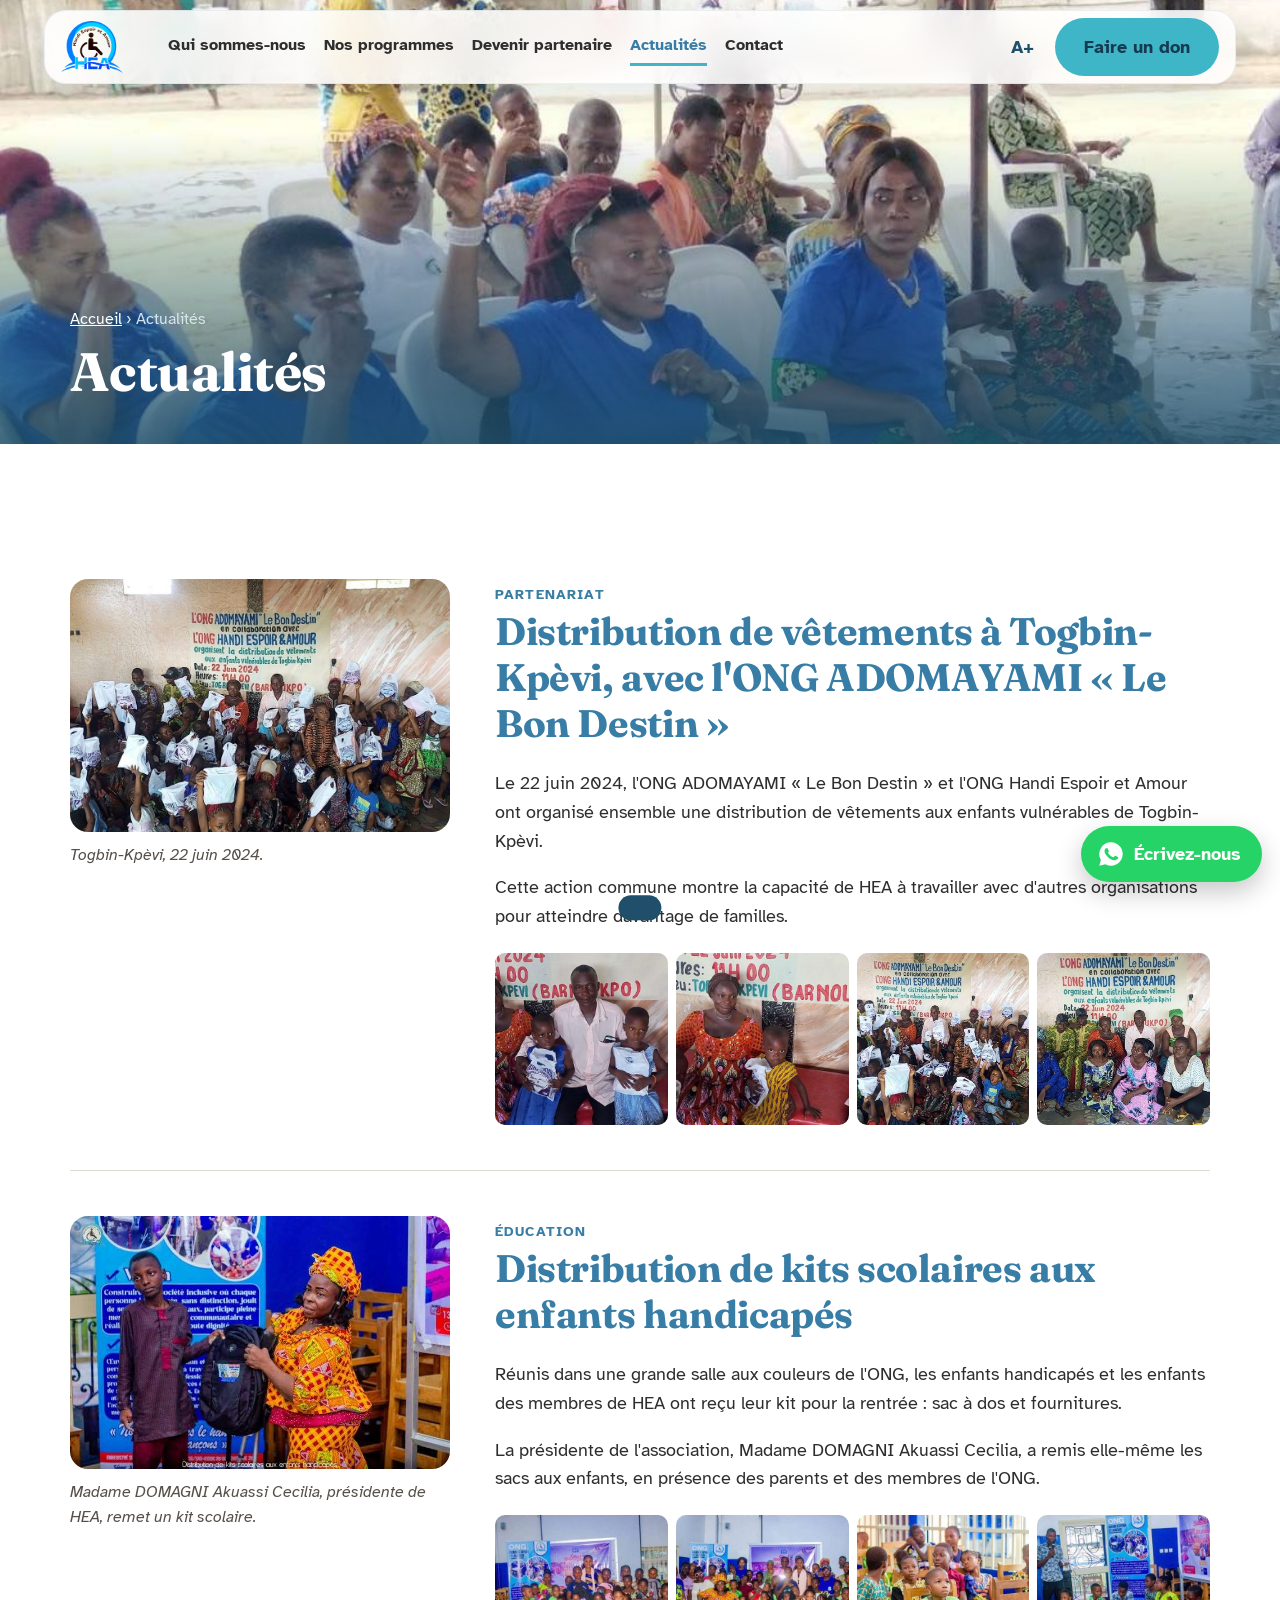
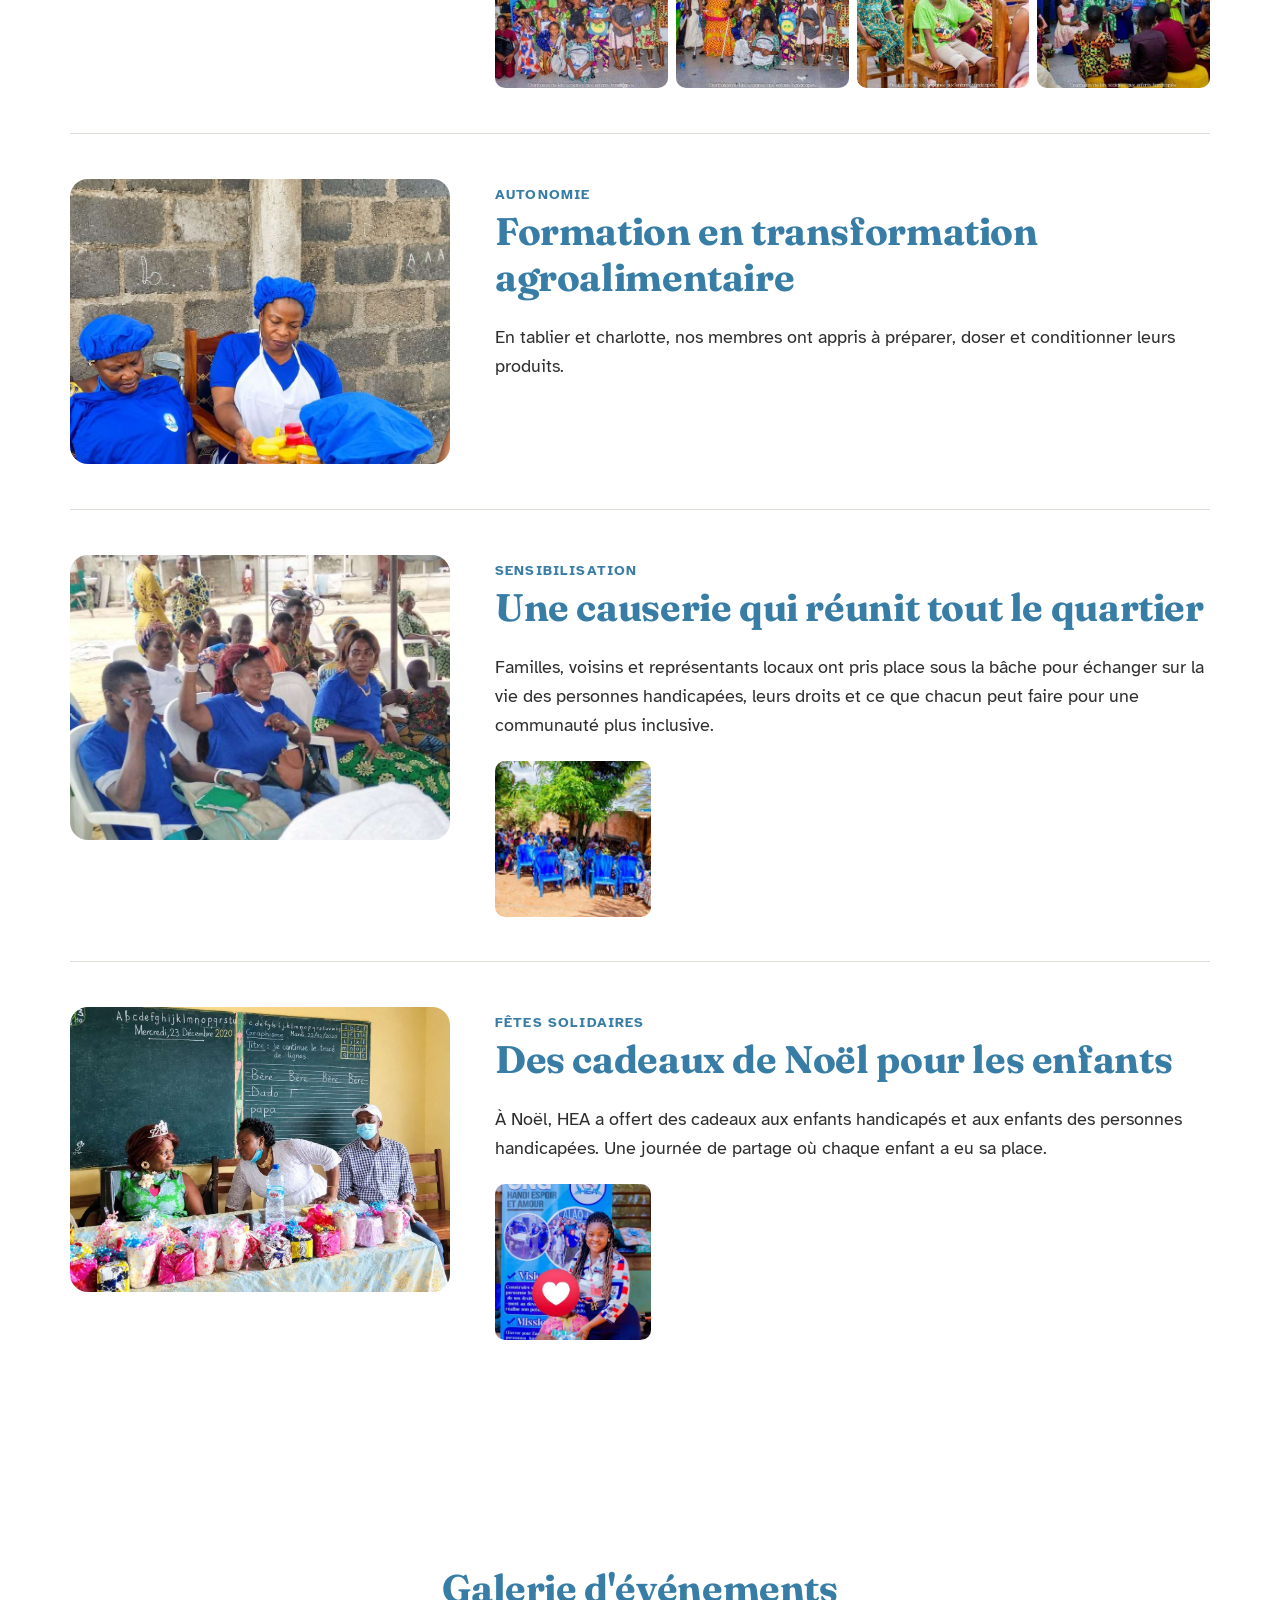
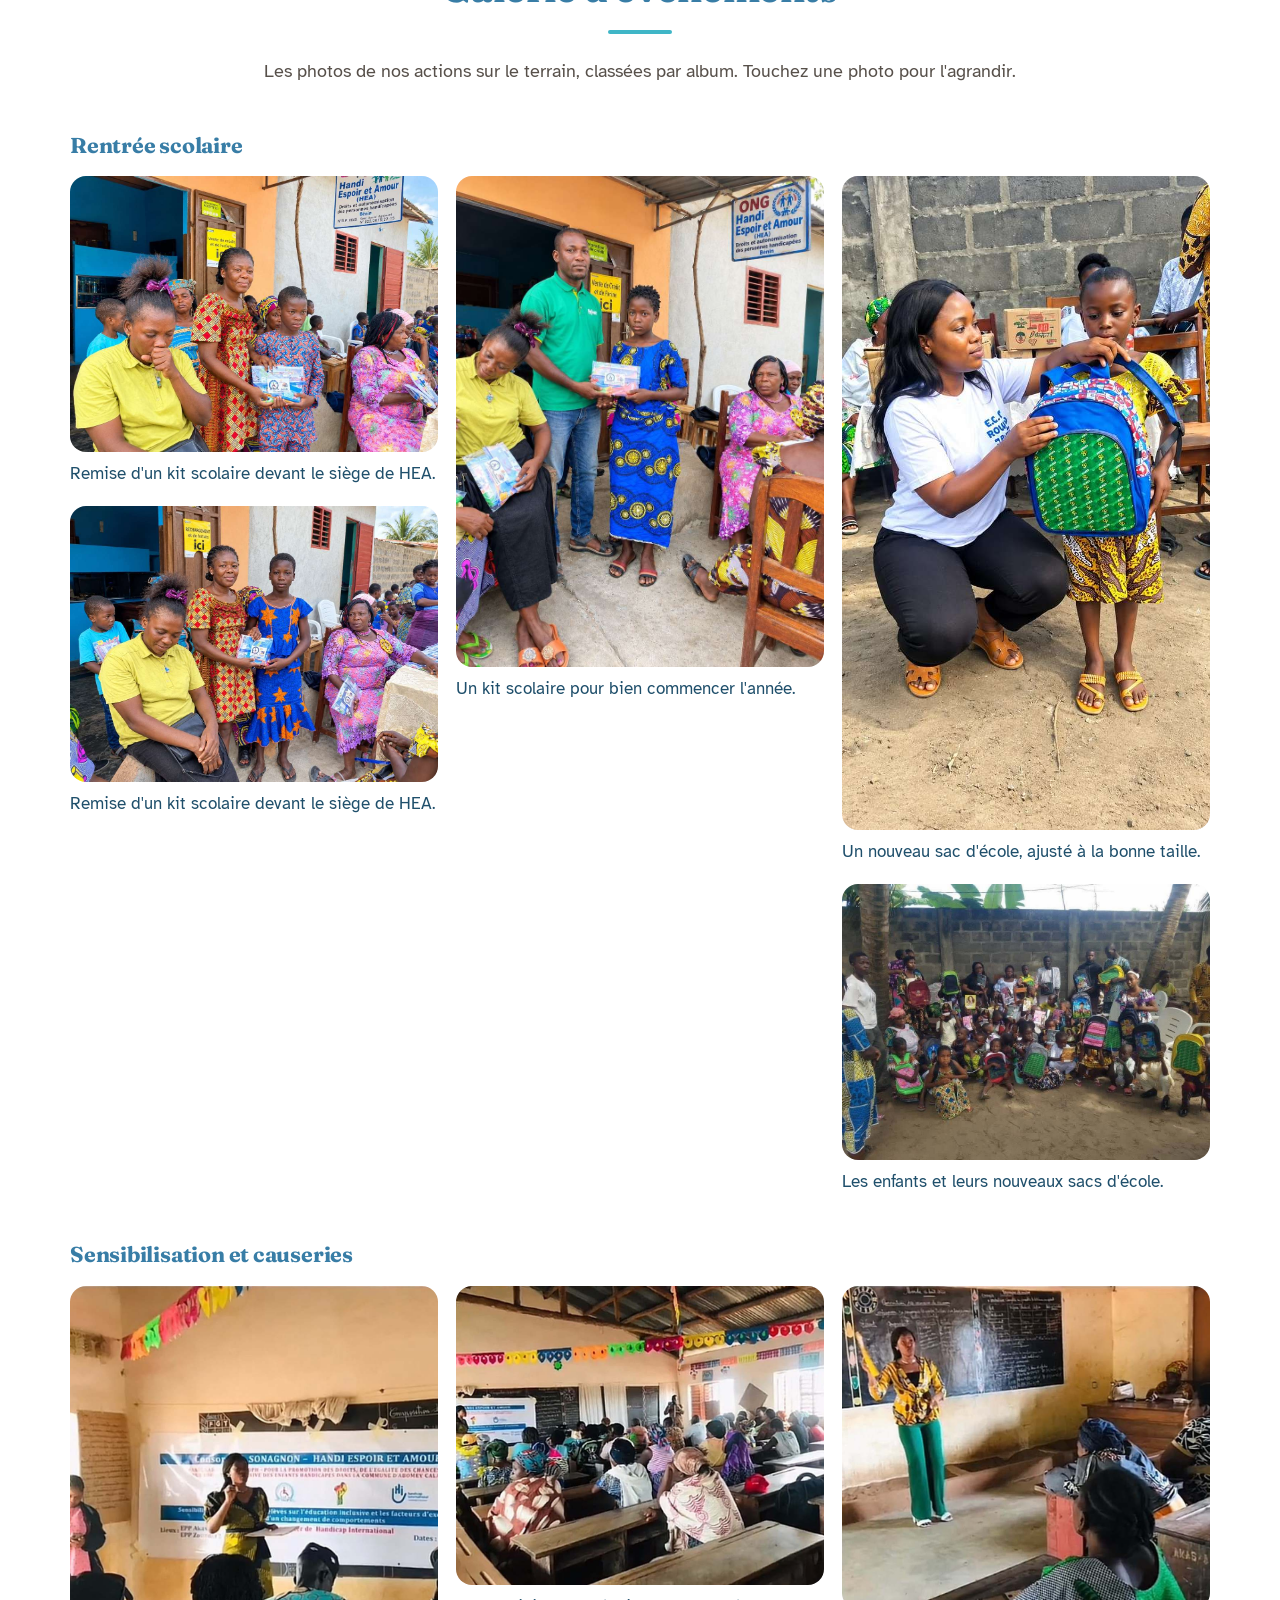
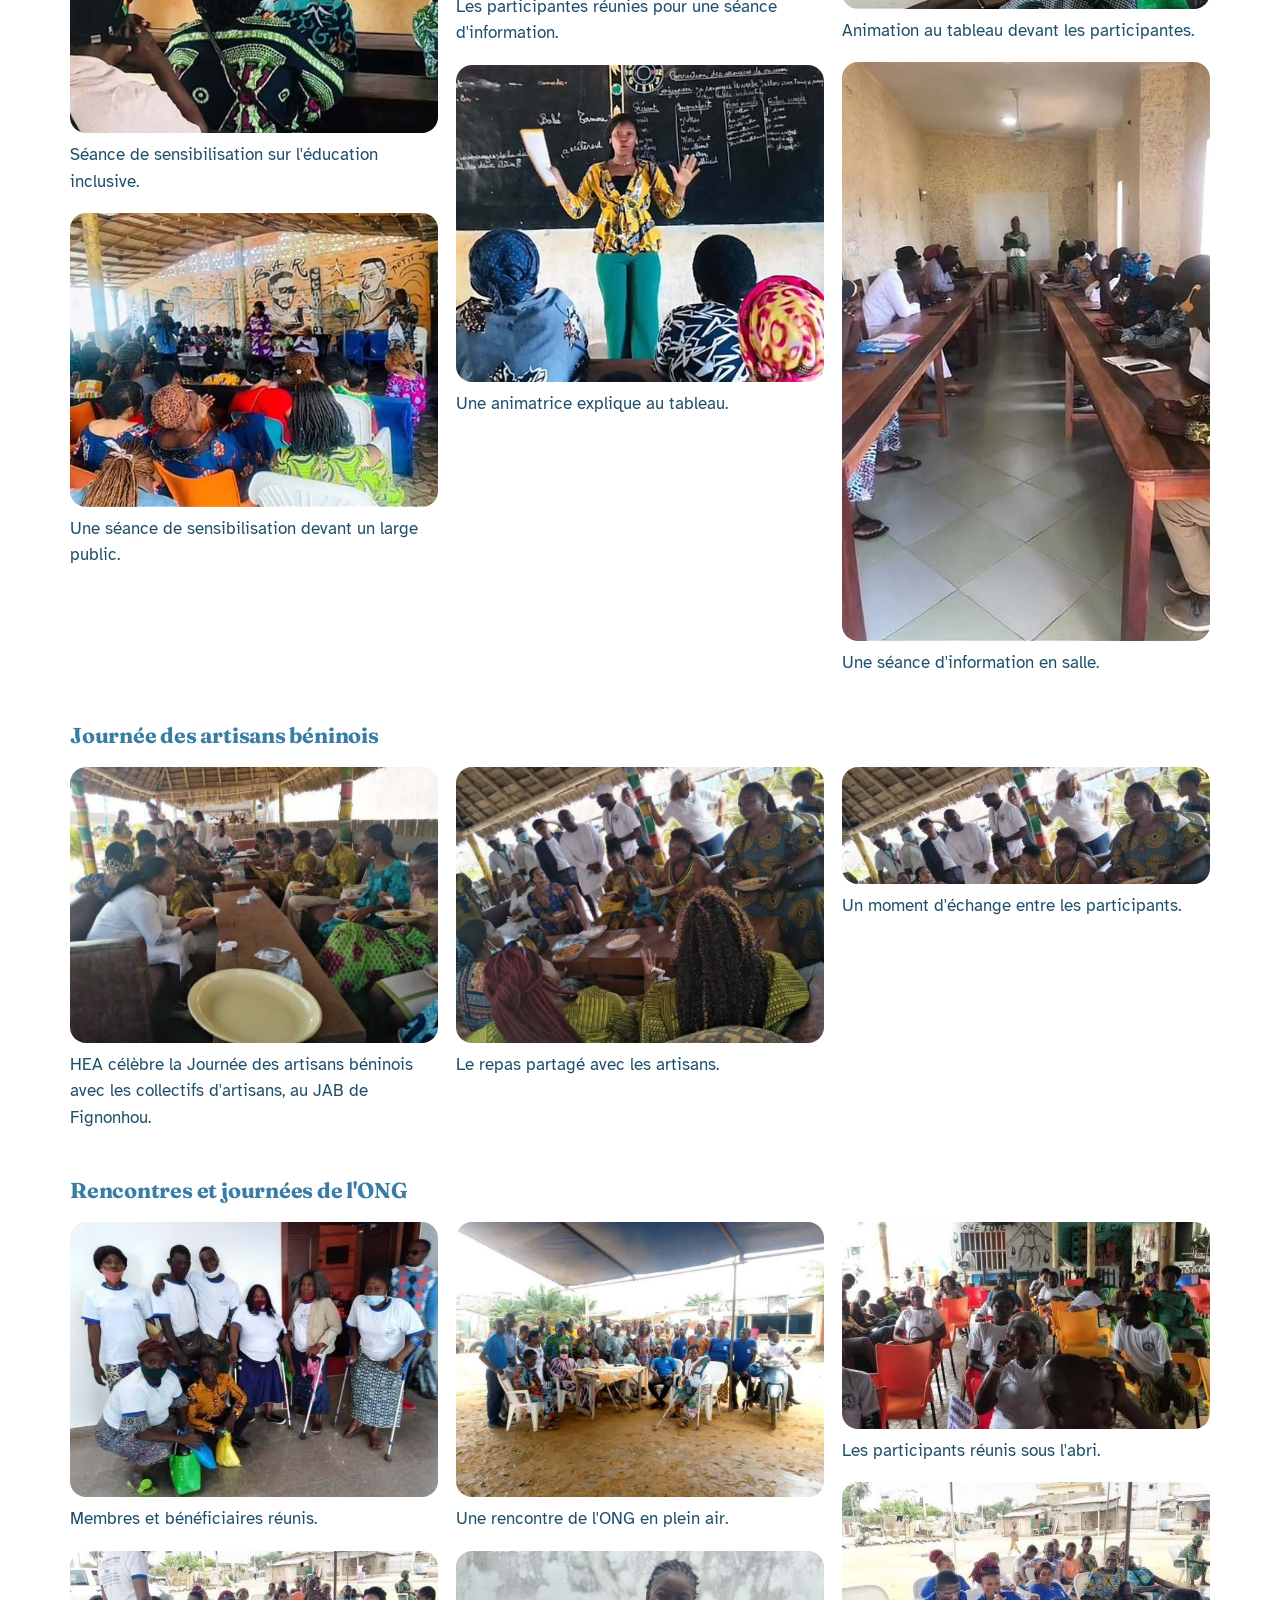
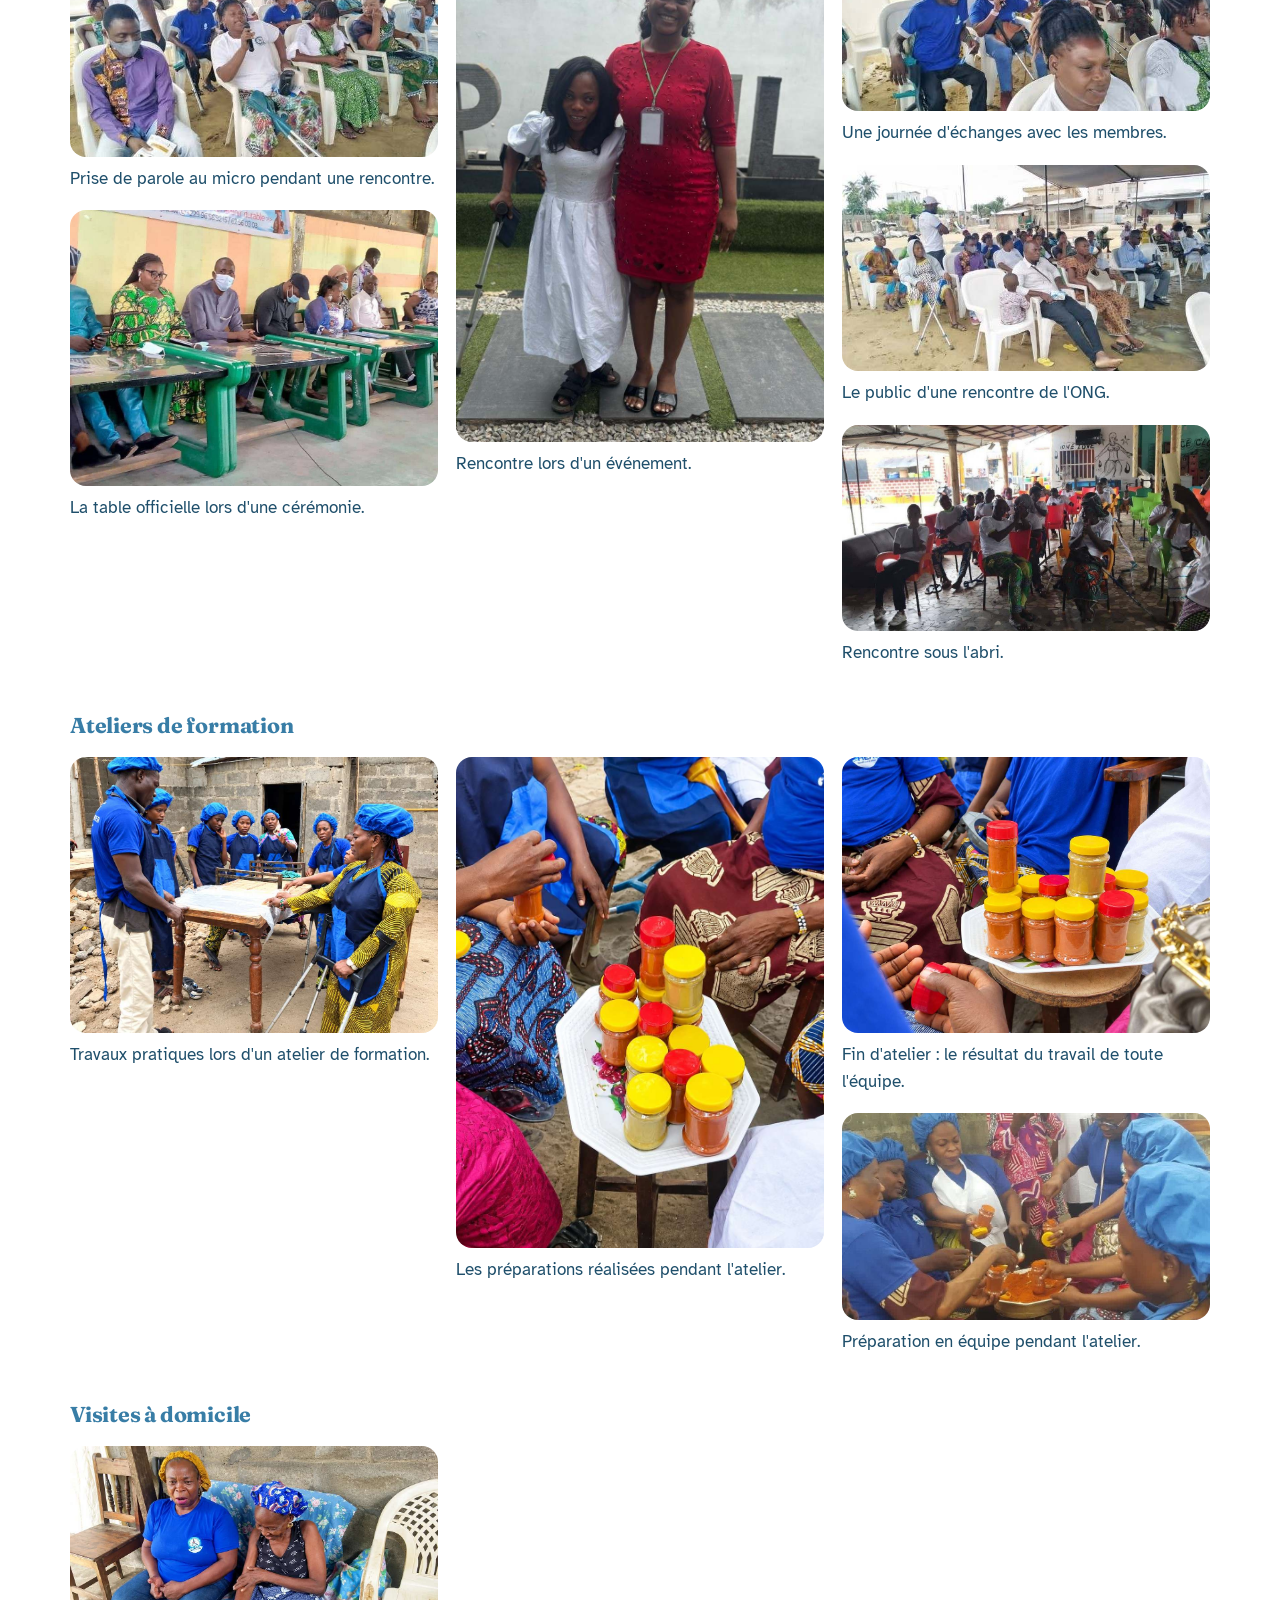
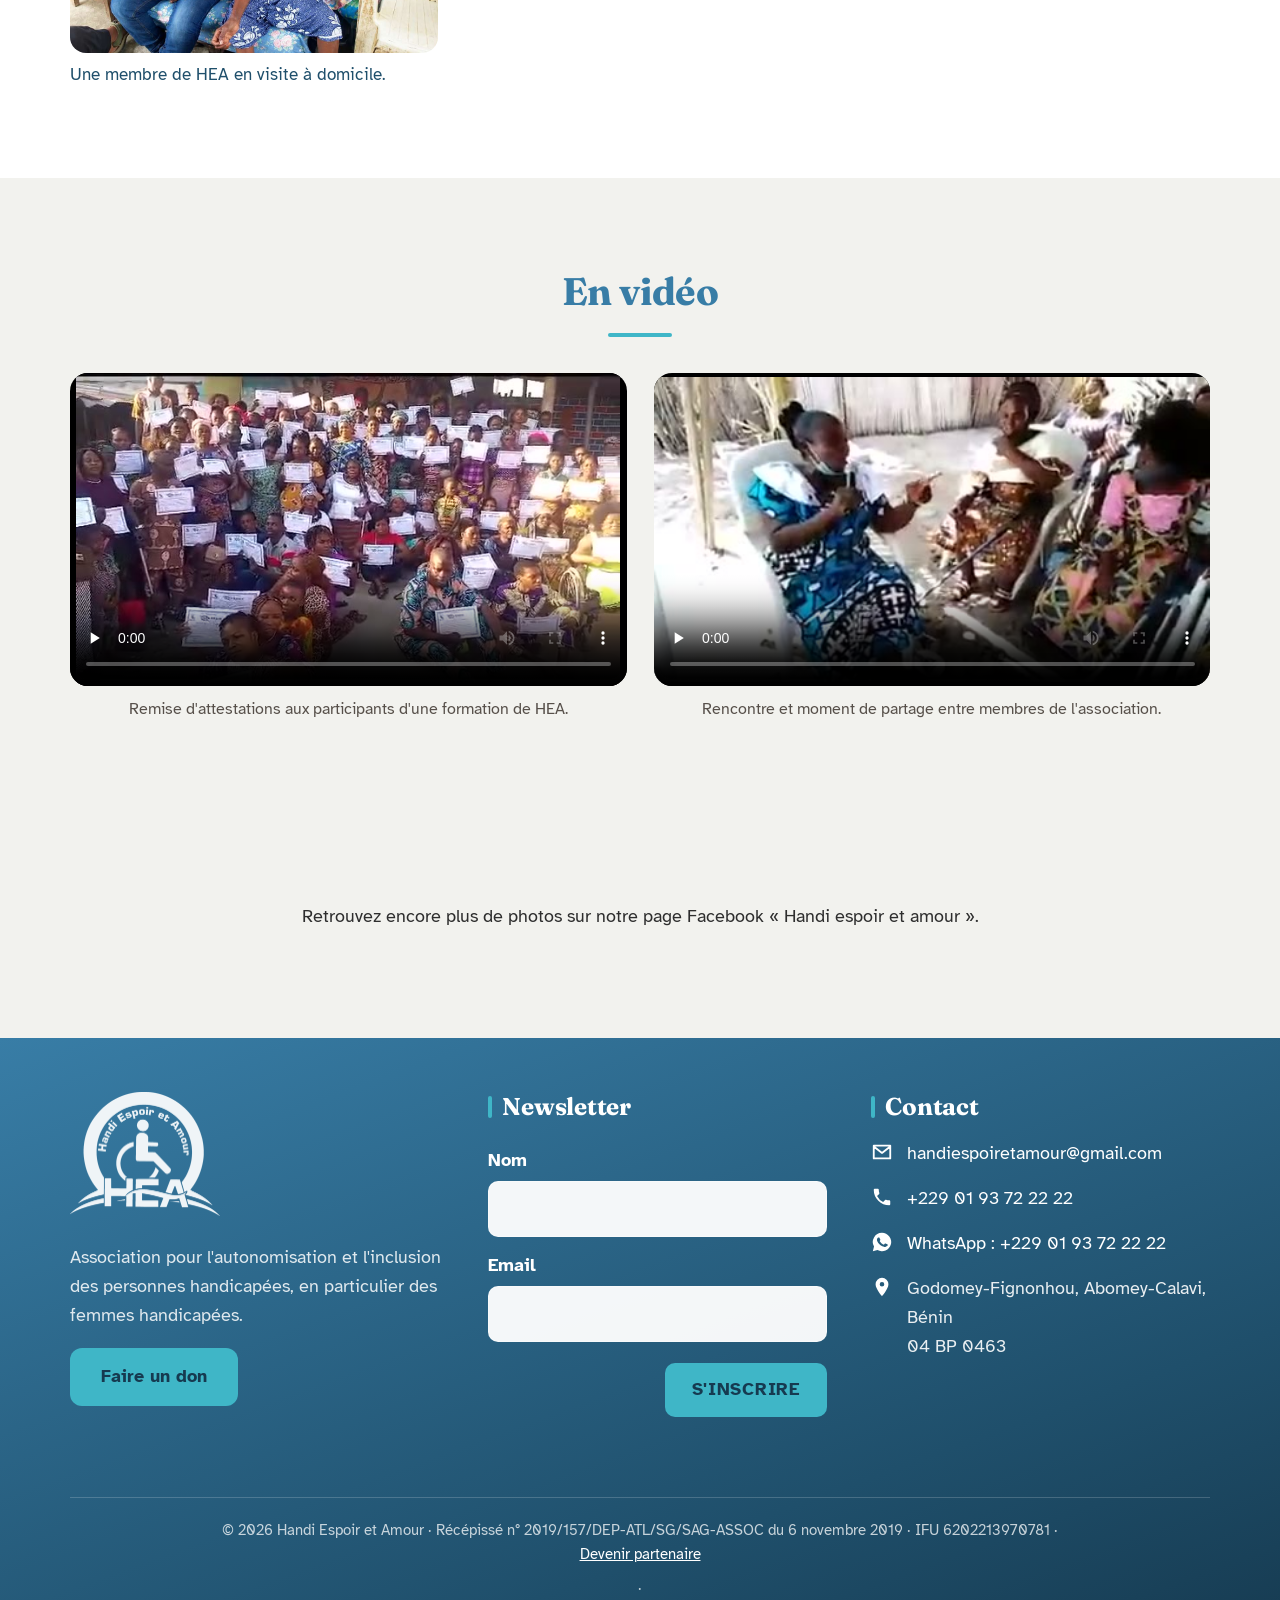
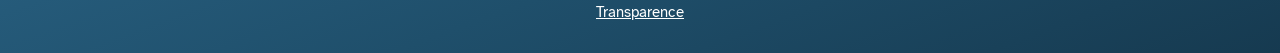
==== commit 15ee4952: "Galerie d'événements déplacée dans Actualités, menu raccourci Co-Authored-By: Claude Opus 5.5 <norep" ====
--- a/actualites.html
+++ b/actualites.html
@@ -34,7 +34,6 @@
       <a href="programmes.html" data-page="programmes">Nos programmes</a>
       <a href="partenaires.html" data-page="partenaires">Devenir partenaire</a>
       <a href="actualites.html" data-page="actualites">Actualités</a>
-      <a href="galerie.html" data-page="galerie">Photos</a>
       <a href="contact.html" data-page="contact">Contact</a>
     </nav>
     <div class="entete__outils">
@@ -52,7 +51,6 @@
       <a href="programmes.html">Nos programmes</a>
       <a href="partenaires.html">Devenir partenaire</a>
       <a href="actualites.html">Actualités</a>
-      <a href="galerie.html">Galerie photos</a>
       <a href="transparence.html">Transparence</a>
       <a href="donner.html">Faire un don</a>
       <a href="contact.html">Contact et bénévolat</a>
@@ -136,6 +134,66 @@
   </div>
 </section>
 
+<section class="section" id="galerie">
+  <div class="conteneur">
+    <div class="titre-section centre">
+      <h2>Galerie d'événements</h2>
+      <p>Les photos de nos actions sur le terrain, classées par album. Touchez une photo pour l'agrandir.</p>
+    </div>
+    <h3 class="album__titre">Rentrée scolaire</h3>
+    <div class="album">
+      <figure><img src="images/kits-remise-garcon.jpg" alt="Une femme remet un kit scolaire à un garçon devant le siège de l'ONG" loading="lazy" width="1100" height="825"><figcaption>Remise d'un kit scolaire devant le siège de HEA.</figcaption></figure>
+      <figure><img src="images/kits-remise-fille.jpg" alt="Une membre de HEA remet un kit scolaire à une jeune fille devant le siège de l'ONG" loading="lazy" width="1100" height="825"><figcaption>Remise d'un kit scolaire devant le siège de HEA.</figcaption></figure>
+      <figure><img src="images/remise-devant-ong.jpg" alt="Un homme remet un kit scolaire à une jeune fille devant l'enseigne de l'ONG Handi Espoir et Amour" loading="lazy" width="825" height="1100"><figcaption>Un kit scolaire pour bien commencer l'année.</figcaption></figure>
+      <figure><img src="images/ecole-sac.jpg" alt="Une femme accroupie ajuste un sac à dos neuf sur les épaules d'une petite fille" loading="lazy" width="619" height="1100"><figcaption>Un nouveau sac d'école, ajusté à la bonne taille.</figcaption></figure>
+      <figure><img src="images/album-15.jpg" alt="Un grand groupe d'enfants assis devant un mur, avec leurs sacs d'école neufs" loading="lazy" width="1004" height="752"><figcaption>Les enfants et leurs nouveaux sacs d'école.</figcaption></figure>
+    </div>
+
+    <h3 class="album__titre">Sensibilisation et causeries</h3>
+    <div class="album">
+      <figure><img src="images/album-04.jpg" alt="Une intervenante prend la parole devant une banderole de HEA et de Handicap International sur l'éducation inclusive" loading="lazy" width="905" height="1100"><figcaption>Séance de sensibilisation sur l'éducation inclusive.</figcaption></figure>
+      <figure><img src="images/album-01.jpg" alt="Un large public assis sous un grand abri écoute les intervenants" loading="lazy" width="982" height="784"><figcaption>Une séance de sensibilisation devant un large public.</figcaption></figure>
+      <figure><img src="images/album-02.jpg" alt="Des participantes assises sur des bancs dans une salle décorée de guirlandes" loading="lazy" width="1031" height="837"><figcaption>Les participantes réunies pour une séance d'information.</figcaption></figure>
+      <figure><img src="images/album-05.jpg" alt="Une animatrice en pantalon vert explique au tableau devant des participantes" loading="lazy" width="972" height="838"><figcaption>Une animatrice explique au tableau.</figcaption></figure>
+      <figure><img src="images/album-06.jpg" alt="Vue de la salle pendant l'animation au tableau" loading="lazy" width="969" height="851"><figcaption>Animation au tableau devant les participantes.</figcaption></figure>
+      <figure><img src="images/album-03.jpg" alt="Une salle de réunion avec de longues tables, un intervenant au fond" loading="lazy" width="684" height="1075"><figcaption>Une séance d'information en salle.</figcaption></figure>
+    </div>
+
+    <h3 class="album__titre">Journée des artisans béninois</h3>
+    <div class="album">
+      <figure><img src="images/album-17.jpg" alt="Des participants partagent un repas autour d'une longue table sous une paillote" loading="lazy" width="796" height="596"><figcaption>HEA célèbre la Journée des artisans béninois avec les collectifs d'artisans, au JAB de Fignonhou.</figcaption></figure>
+      <figure><img src="images/album-16.jpg" alt="Des participants réunis autour des tables pendant le repas" loading="lazy" width="796" height="596"><figcaption>Le repas partagé avec les artisans.</figcaption></figure>
+      <figure><img src="images/album-13.jpg" alt="Des participants sous une paillote, assiettes en main" loading="lazy" width="586" height="187"><figcaption>Un moment d'échange entre les participants.</figcaption></figure>
+    </div>
+
+    <h3 class="album__titre">Rencontres et journées de l'ONG</h3>
+    <div class="album">
+      <figure><img src="images/album-09.jpg" alt="Des membres en t-shirt blanc posent ensemble, plusieurs avec des béquilles" loading="lazy" width="586" height="439"><figcaption>Membres et bénéficiaires réunis.</figcaption></figure>
+      <figure><img src="images/album-08.jpg" alt="Une participante parle au micro, assise parmi le public en plein air" loading="lazy" width="586" height="328"><figcaption>Prise de parole au micro pendant une rencontre.</figcaption></figure>
+      <figure><img src="images/album-19.jpg" alt="Des officiels installés derrière une rangée de tables vertes" loading="lazy" width="1036" height="776"><figcaption>La table officielle lors d'une cérémonie.</figcaption></figure>
+      <figure><img src="images/album-14.jpg" alt="Les participants installés sous un abri, devant des tables" loading="lazy" width="1036" height="776"><figcaption>Une rencontre de l'ONG en plein air.</figcaption></figure>
+      <figure><img src="images/album-07.jpg" alt="Deux femmes posent ensemble, l'une en robe blanche avec une béquille, l'autre en robe rouge" loading="lazy" width="806" height="1076"><figcaption>Rencontre lors d'un événement.</figcaption></figure>
+      <figure><img src="images/album-10.jpg" alt="Des participants assis sur des chaises orange sous un abri" loading="lazy" width="586" height="330"><figcaption>Les participants réunis sous l'abri.</figcaption></figure>
+      <figure><img src="images/album-11.jpg" alt="Des participants en t-shirt bleu assis en plein air" loading="lazy" width="586" height="364"><figcaption>Une journée d'échanges avec les membres.</figcaption></figure>
+      <figure><img src="images/album-12.jpg" alt="Le public assis sur des chaises blanches en plein air, certains avec des béquilles" loading="lazy" width="586" height="329"><figcaption>Le public d'une rencontre de l'ONG.</figcaption></figure>
+      <figure><img src="images/album-18.jpg" alt="Des participants réunis sous un grand abri" loading="lazy" width="1076" height="604"><figcaption>Rencontre sous l'abri.</figcaption></figure>
+    </div>
+
+    <h3 class="album__titre">Ateliers de formation</h3>
+    <div class="album">
+      <figure><img src="images/atelier-table.jpg" alt="Des femmes en tablier bleu, dont une avec des béquilles, travaillent ensemble autour d'une table" loading="lazy" width="1100" height="825"><figcaption>Travaux pratiques lors d'un atelier de formation.</figcaption></figure>
+      <figure><img src="images/atelier-produits.jpg" alt="Des pots de préparations aux couvercles rouges et jaunes posés sur un plateau" loading="lazy" width="825" height="1100"><figcaption>Les préparations réalisées pendant l'atelier.</figcaption></figure>
+      <figure><img src="images/atelier-epices.jpg" alt="Des pots de préparations alignés sur un plateau, entre les participantes" loading="lazy" width="1100" height="825"><figcaption>Fin d'atelier : le résultat du travail de toute l'équipe.</figcaption></figure>
+      <figure><img src="images/album-20.jpg" alt="Des femmes en charlotte bleue travaillent ensemble une préparation dans un plat" loading="lazy" width="1004" height="563"><figcaption>Préparation en équipe pendant l'atelier.</figcaption></figure>
+    </div>
+
+    <h3 class="album__titre">Visites à domicile</h3>
+    <div class="album">
+      <figure><img src="images/visite-domicile.jpg" alt="Une membre de HEA en t-shirt bleu échange avec une femme âgée, assises côte à côte" loading="lazy" width="1100" height="619"><figcaption>Une membre de HEA en visite à domicile.</figcaption></figure>
+    </div>
+  </div>
+</section>
+
 <section class="section section--sable" id="videos">
   <div class="conteneur">
     <div class="titre-section centre"><h2>En vidéo</h2></div>
@@ -154,7 +212,7 @@
 
 <section class="section section--gris">
   <div class="conteneur centre">
-    <p>Plus de photos dans notre <a href="galerie.html">galerie photos</a>, et sur notre page Facebook « Handi espoir et amour ».</p>
+    <p>Retrouvez encore plus de photos sur notre page Facebook « Handi espoir et amour ».</p>
   </div>
 </section>
 </main>
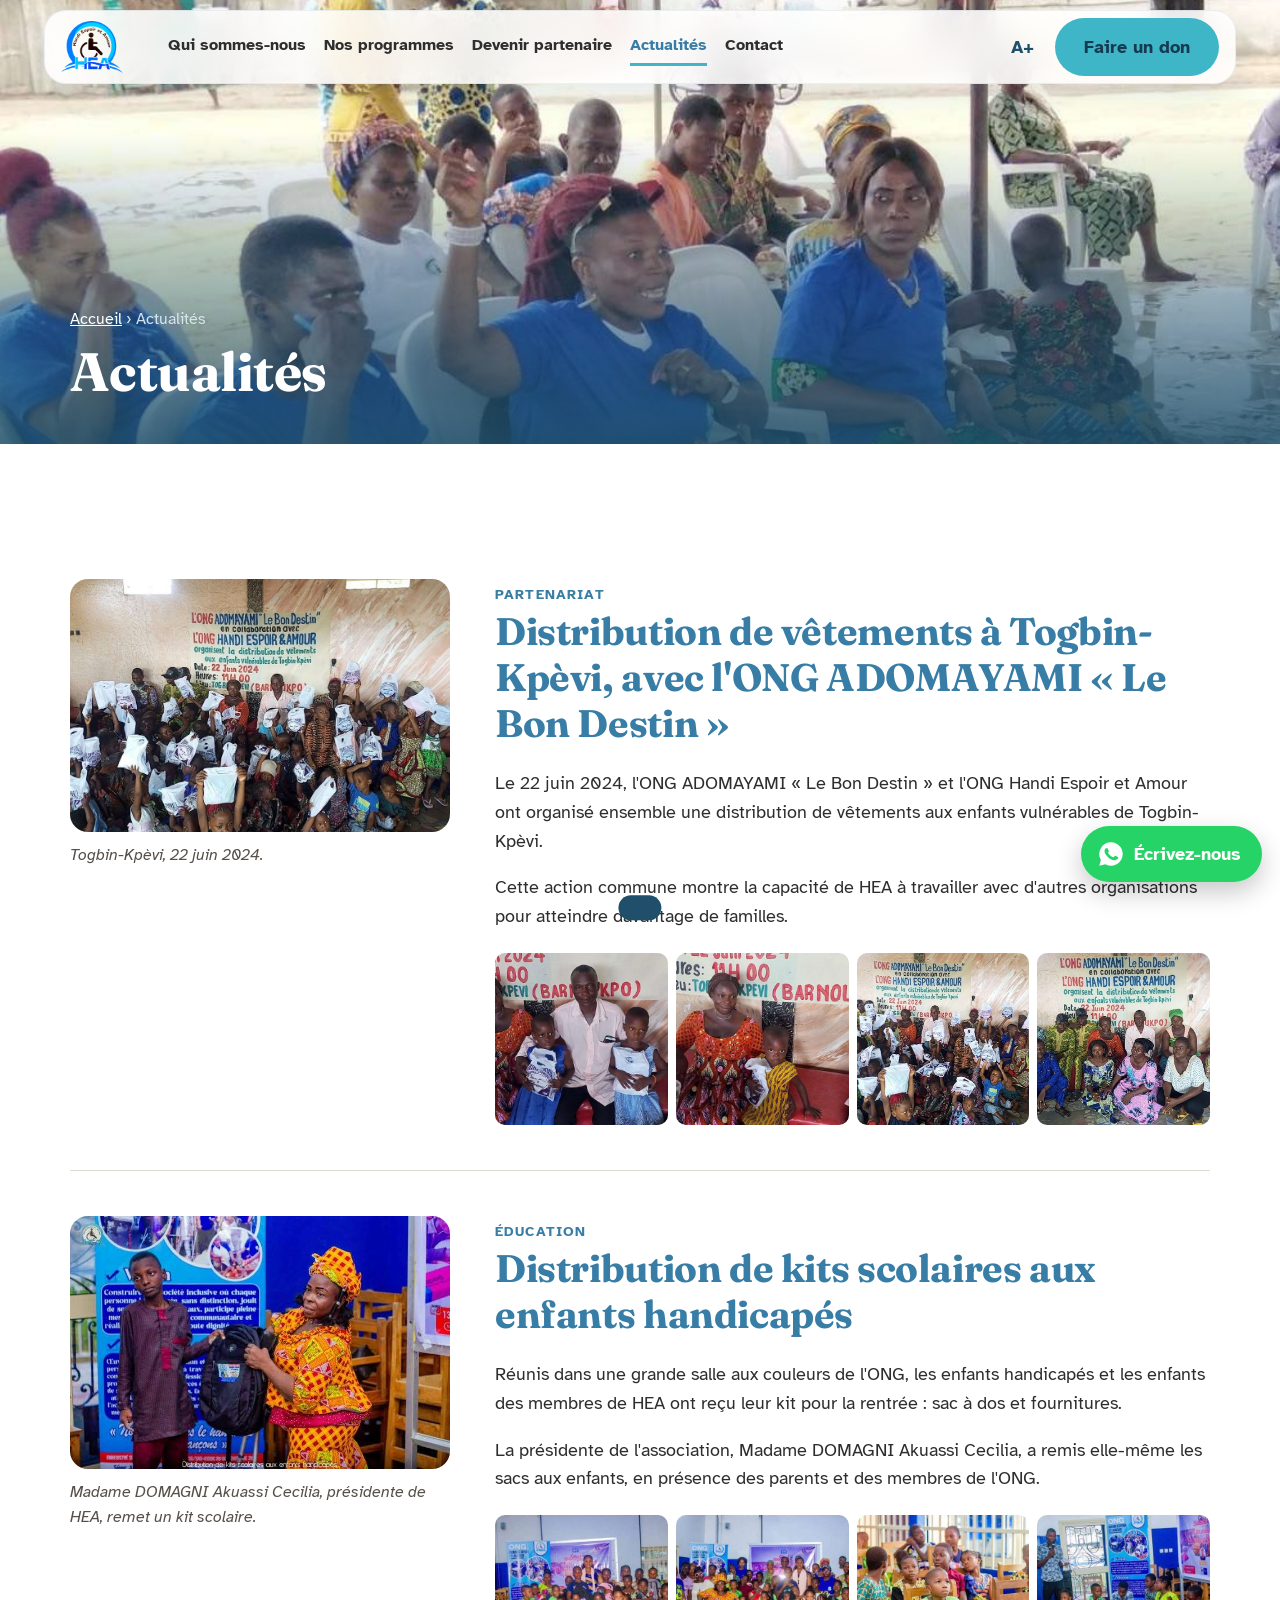
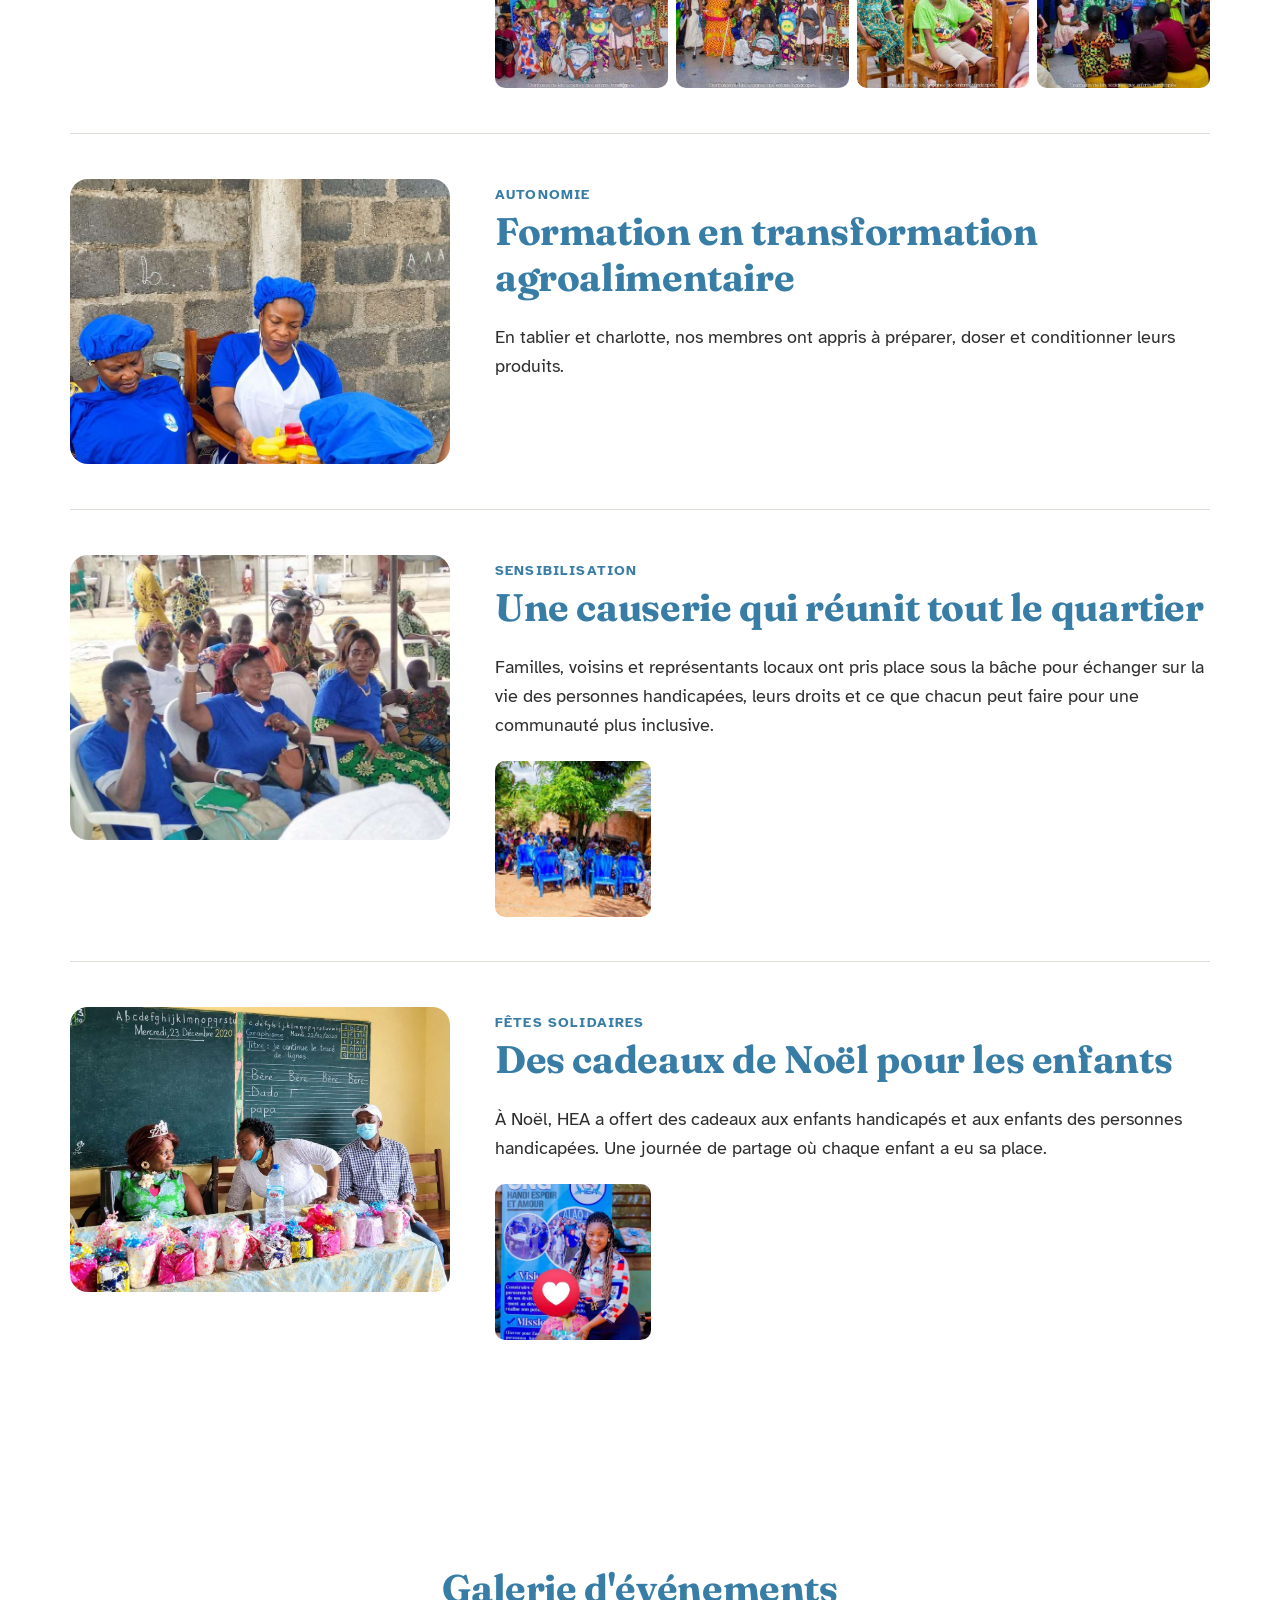
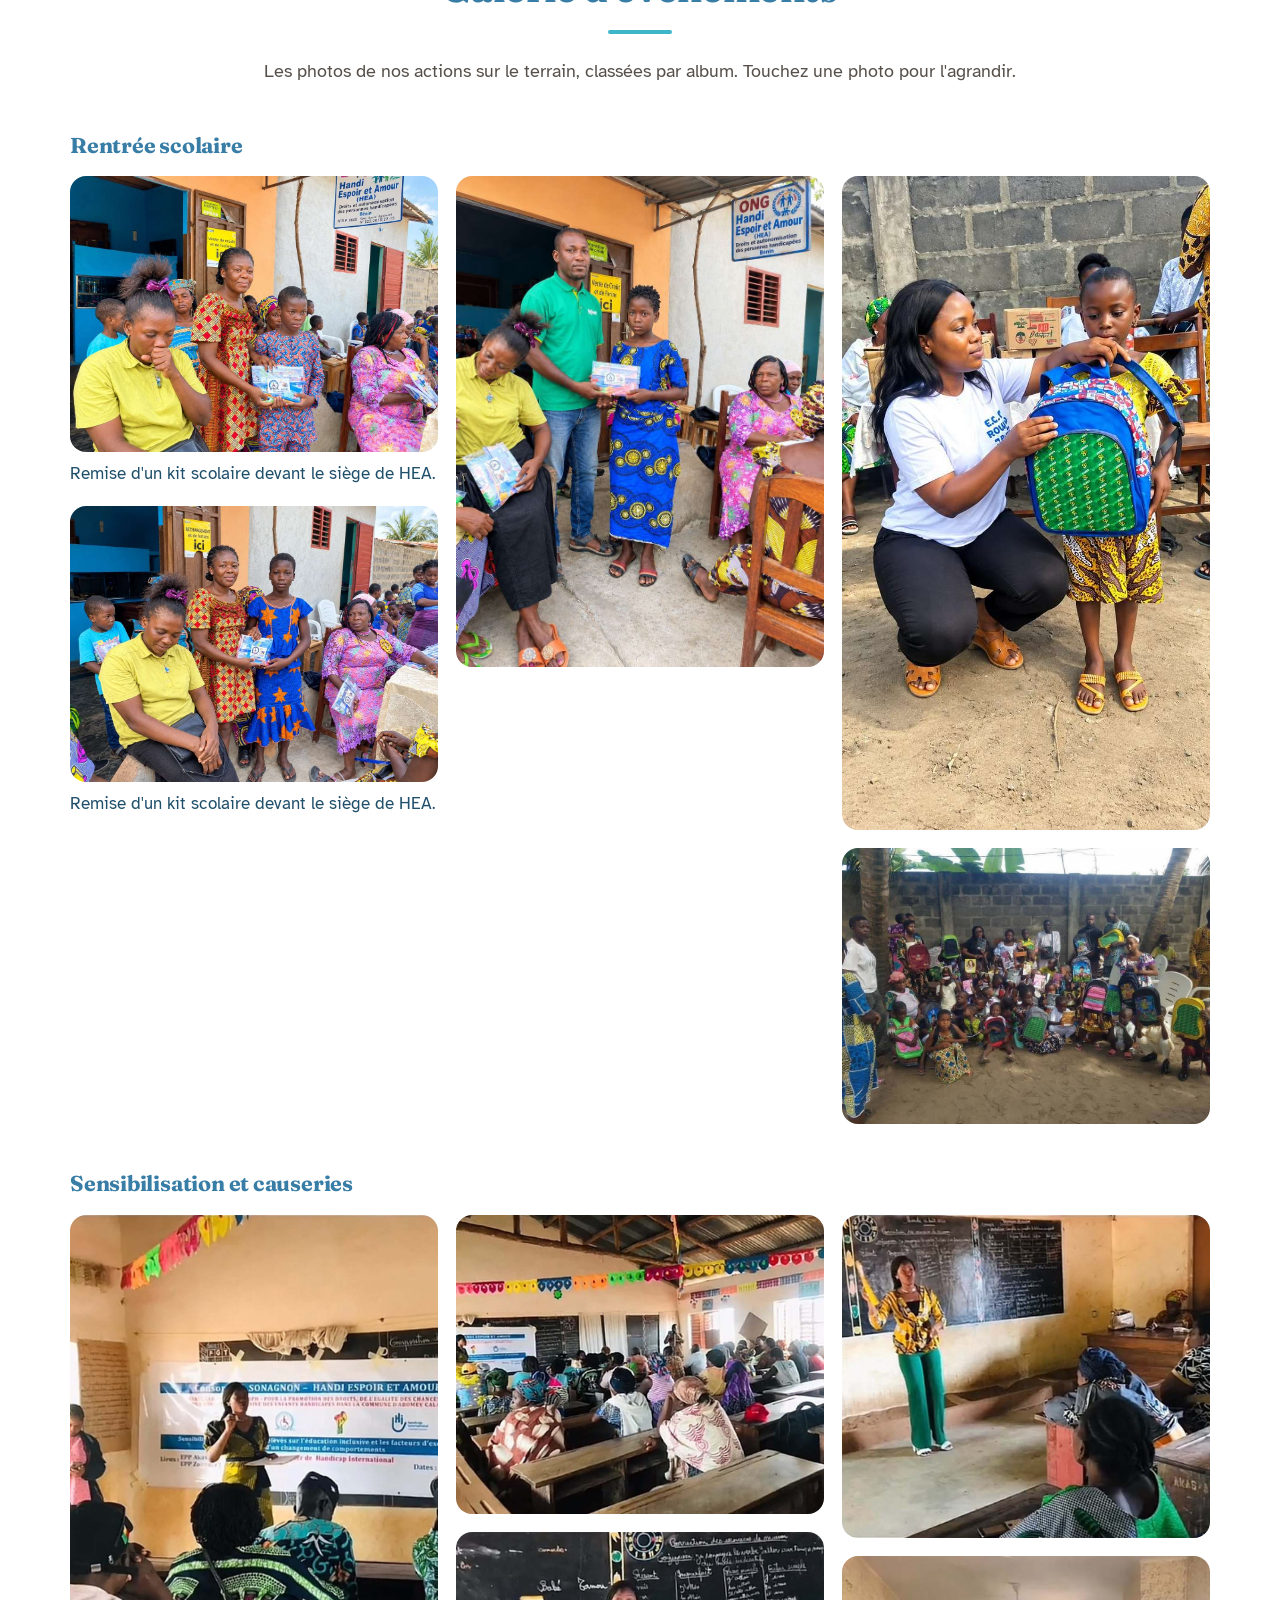
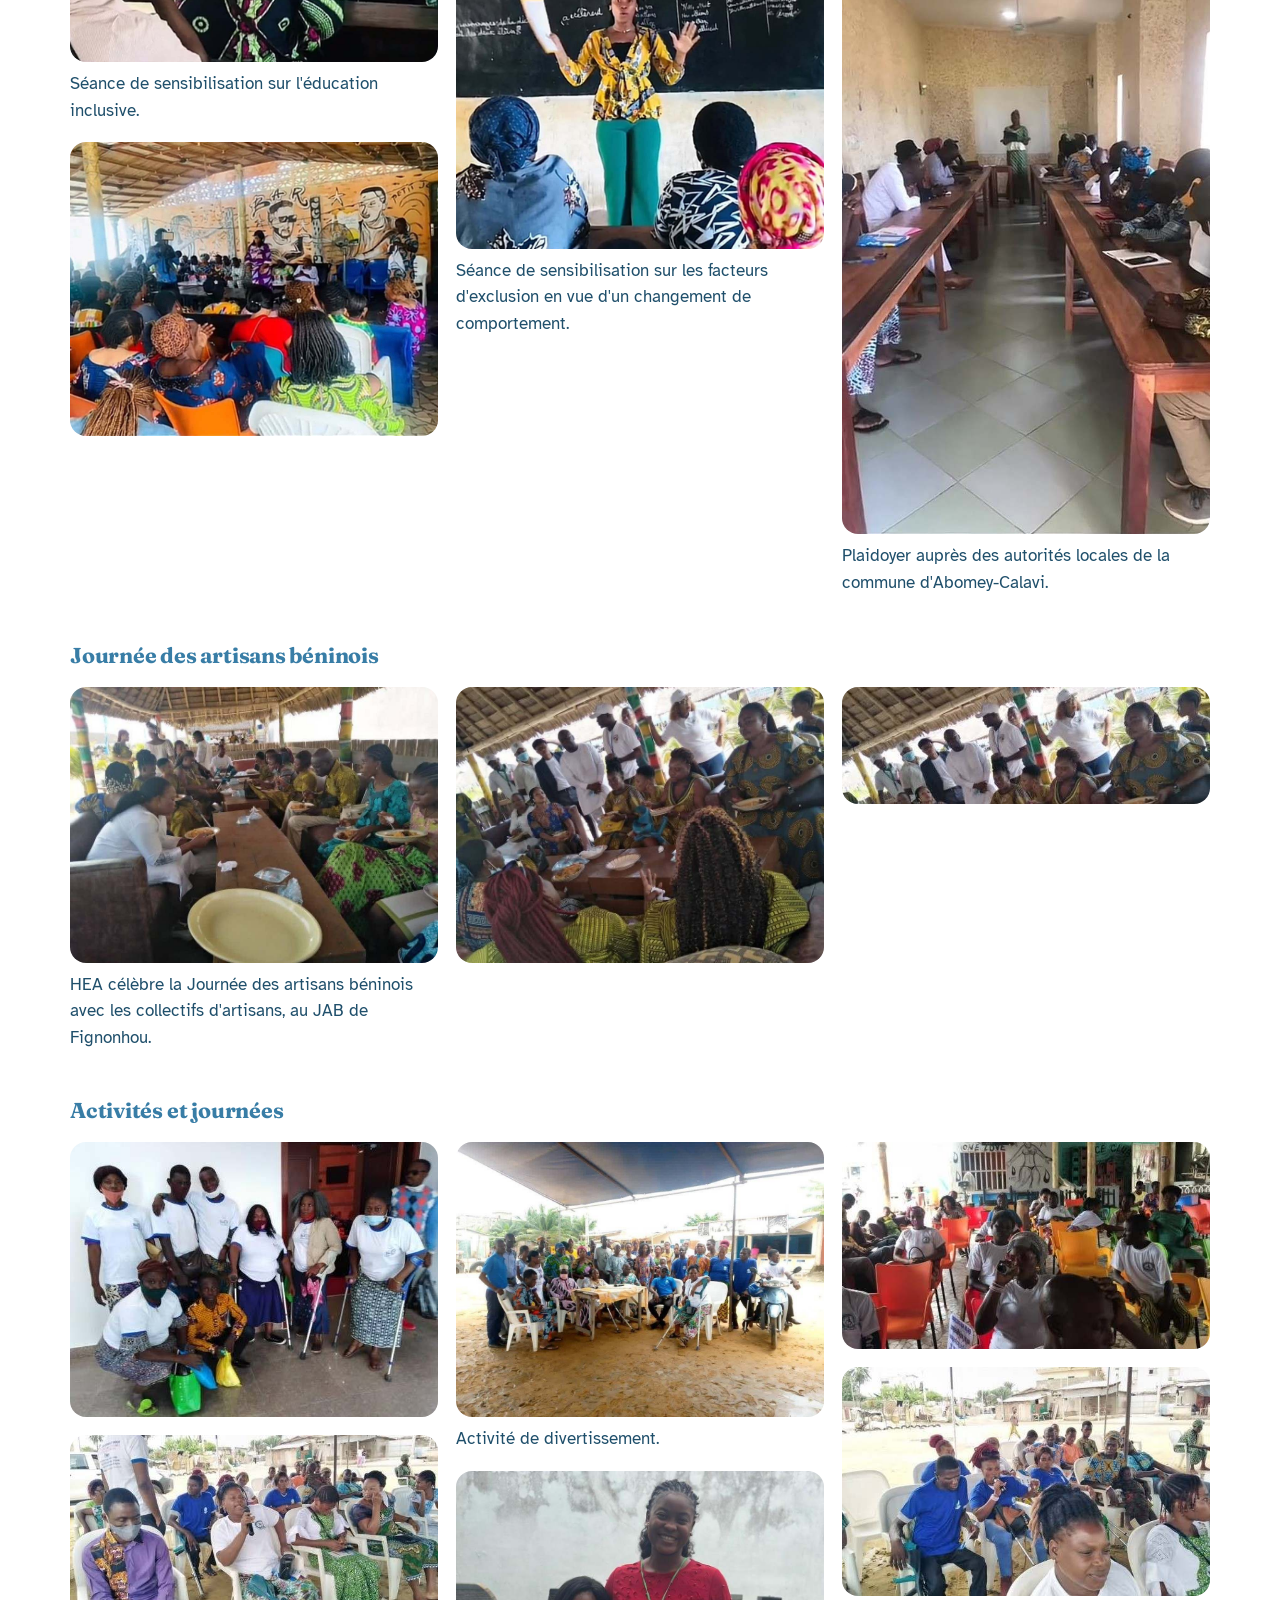
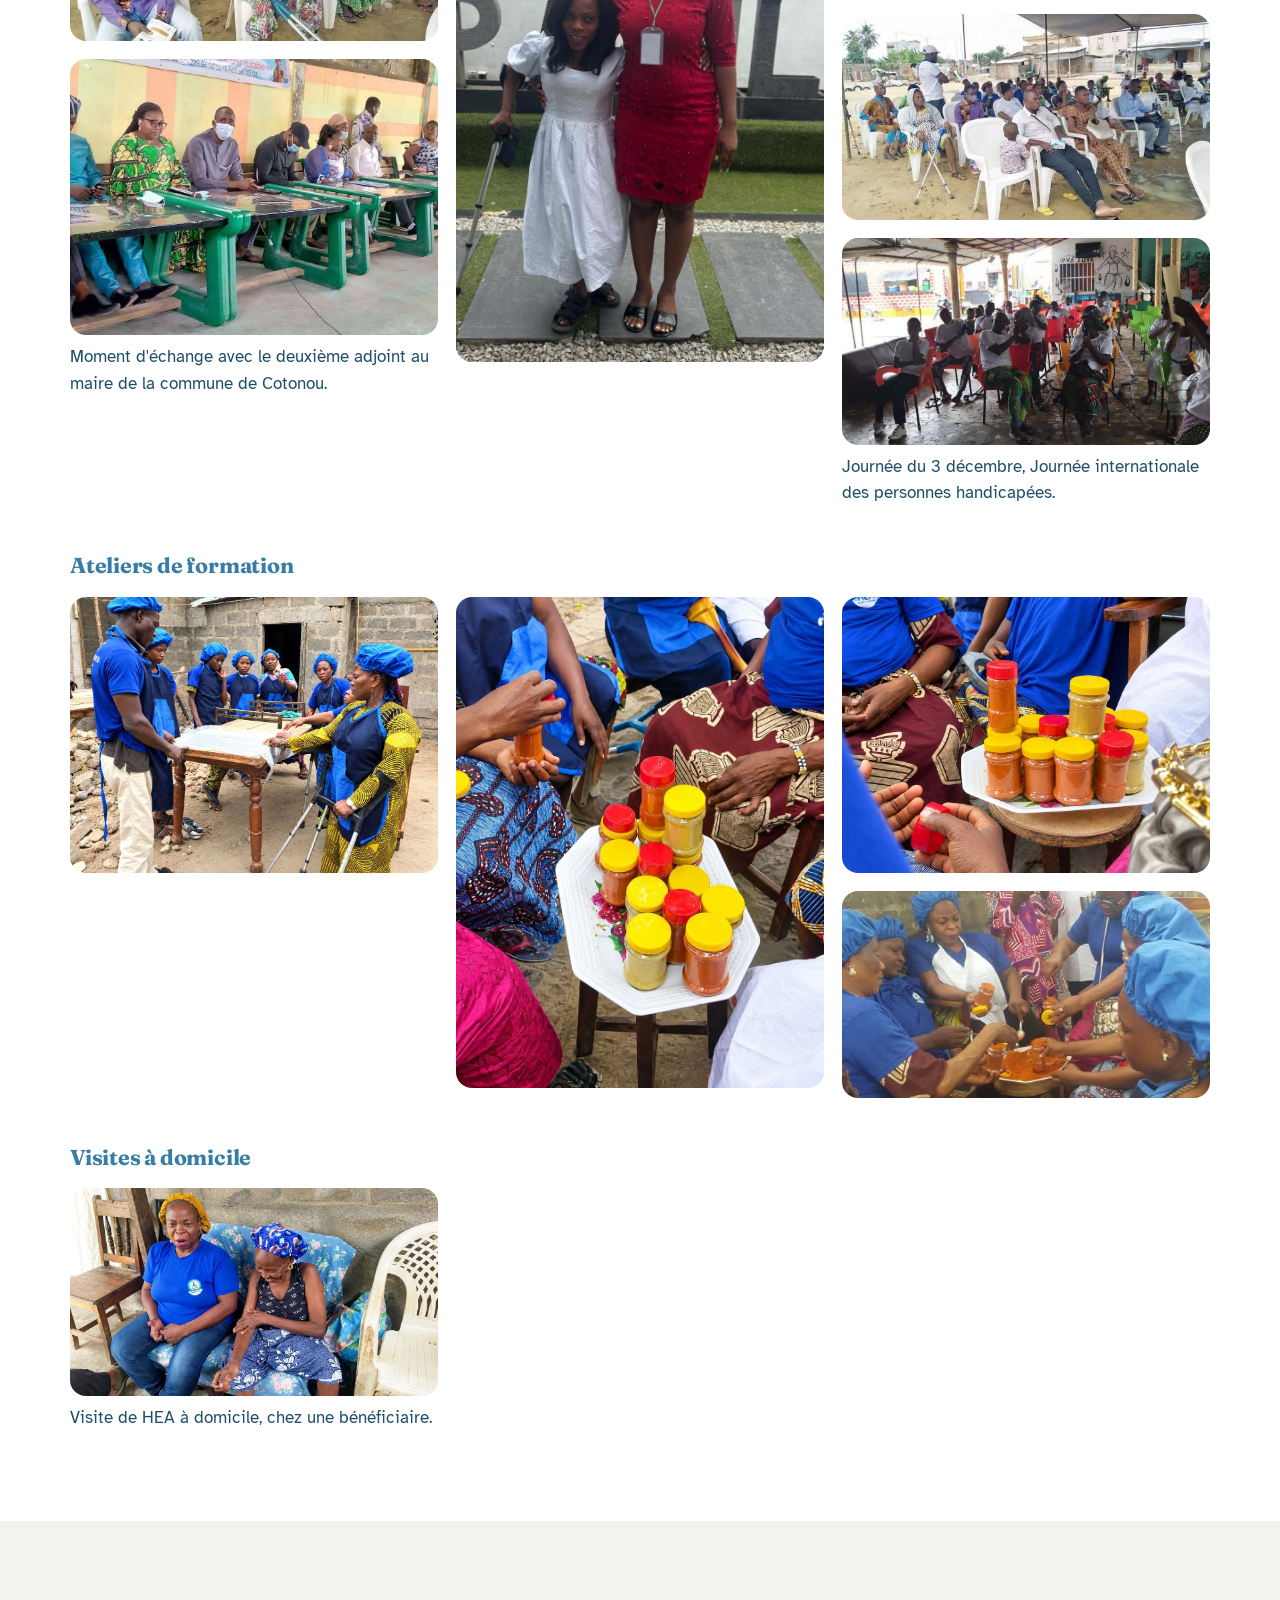
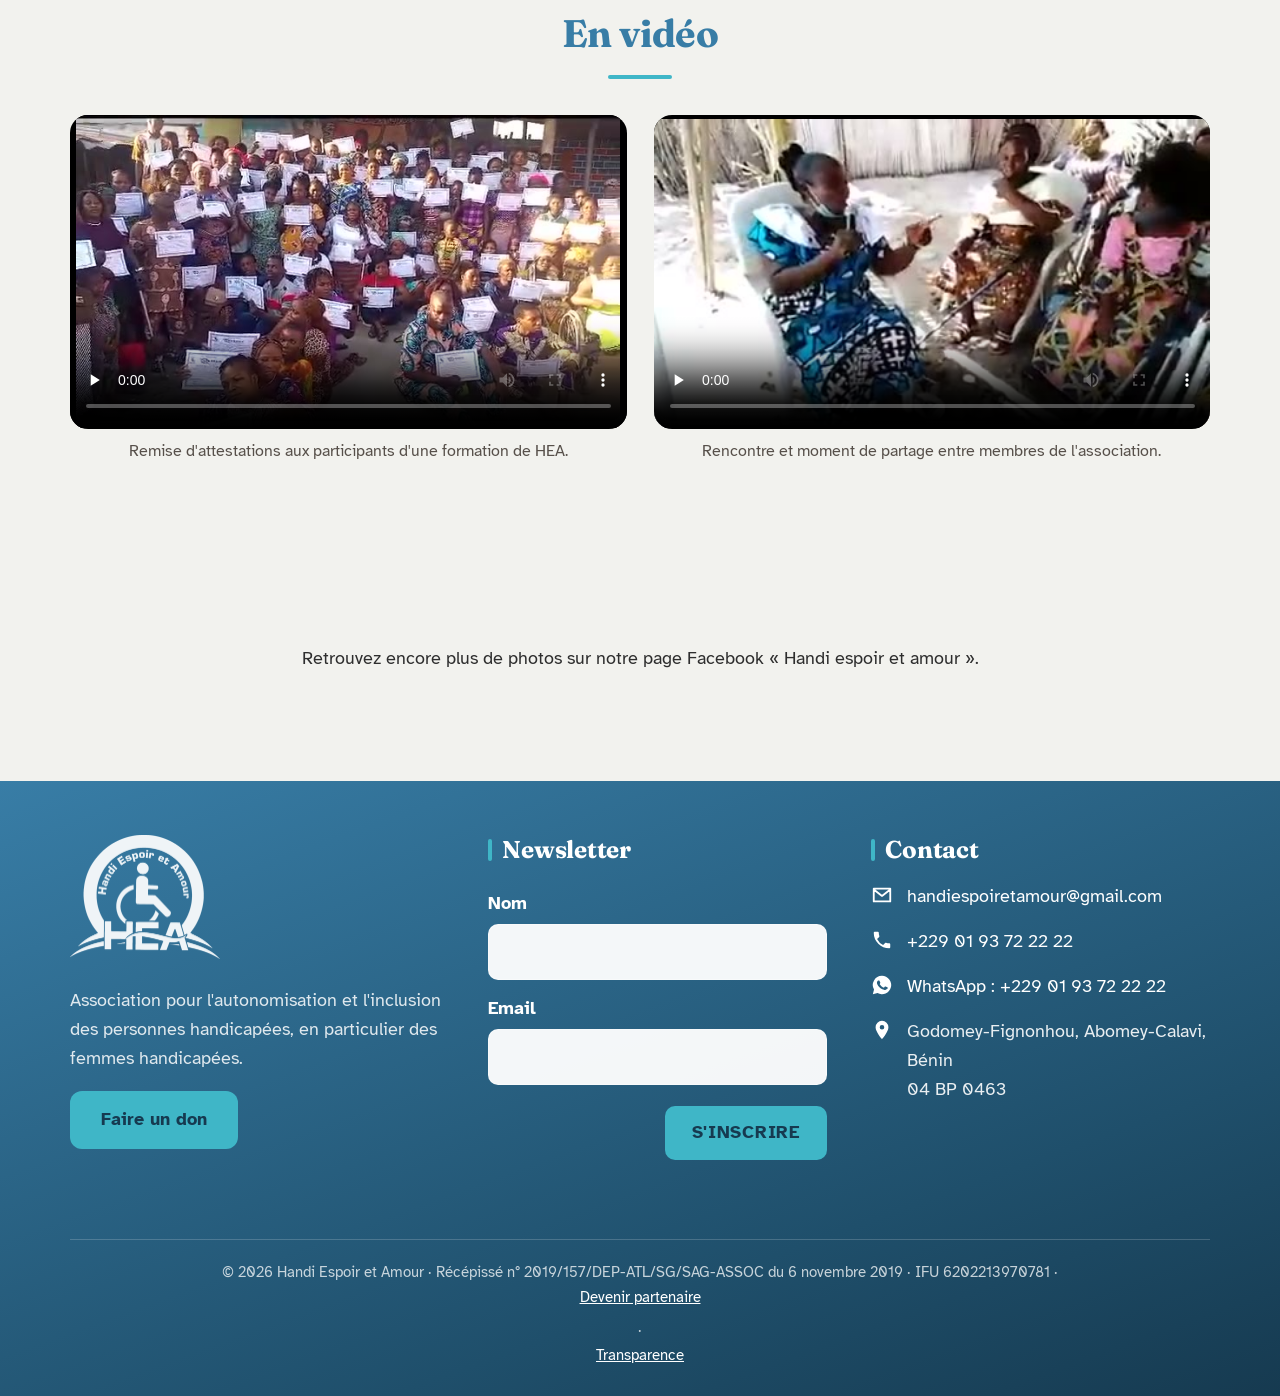
==== commit fe92fc2d: "Galerie : légendes corrigées par la cliente, Forum Handi féministe Co-Authored-By: Claude Opus 5.5 <" ====
--- a/actualites.html
+++ b/actualites.html
@@ -144,52 +144,52 @@
     <div class="album">
       <figure><img src="images/kits-remise-garcon.jpg" alt="Une femme remet un kit scolaire à un garçon devant le siège de l'ONG" loading="lazy" width="1100" height="825"><figcaption>Remise d'un kit scolaire devant le siège de HEA.</figcaption></figure>
       <figure><img src="images/kits-remise-fille.jpg" alt="Une membre de HEA remet un kit scolaire à une jeune fille devant le siège de l'ONG" loading="lazy" width="1100" height="825"><figcaption>Remise d'un kit scolaire devant le siège de HEA.</figcaption></figure>
-      <figure><img src="images/remise-devant-ong.jpg" alt="Un homme remet un kit scolaire à une jeune fille devant l'enseigne de l'ONG Handi Espoir et Amour" loading="lazy" width="825" height="1100"><figcaption>Un kit scolaire pour bien commencer l'année.</figcaption></figure>
-      <figure><img src="images/ecole-sac.jpg" alt="Une femme accroupie ajuste un sac à dos neuf sur les épaules d'une petite fille" loading="lazy" width="619" height="1100"><figcaption>Un nouveau sac d'école, ajusté à la bonne taille.</figcaption></figure>
-      <figure><img src="images/album-15.jpg" alt="Un grand groupe d'enfants assis devant un mur, avec leurs sacs d'école neufs" loading="lazy" width="1004" height="752"><figcaption>Les enfants et leurs nouveaux sacs d'école.</figcaption></figure>
+      <figure><img src="images/remise-devant-ong.jpg" alt="Un homme remet un kit scolaire à une jeune fille devant l'enseigne de l'ONG Handi Espoir et Amour" loading="lazy" width="825" height="1100"></figure>
+      <figure><img src="images/ecole-sac.jpg" alt="Une femme accroupie ajuste un sac à dos neuf sur les épaules d'une petite fille" loading="lazy" width="619" height="1100"></figure>
+      <figure><img src="images/album-15.jpg" alt="Un grand groupe d'enfants assis devant un mur, avec leurs sacs d'école neufs" loading="lazy" width="1004" height="752"></figure>
     </div>
 
     <h3 class="album__titre">Sensibilisation et causeries</h3>
     <div class="album">
       <figure><img src="images/album-04.jpg" alt="Une intervenante prend la parole devant une banderole de HEA et de Handicap International sur l'éducation inclusive" loading="lazy" width="905" height="1100"><figcaption>Séance de sensibilisation sur l'éducation inclusive.</figcaption></figure>
-      <figure><img src="images/album-01.jpg" alt="Un large public assis sous un grand abri écoute les intervenants" loading="lazy" width="982" height="784"><figcaption>Une séance de sensibilisation devant un large public.</figcaption></figure>
-      <figure><img src="images/album-02.jpg" alt="Des participantes assises sur des bancs dans une salle décorée de guirlandes" loading="lazy" width="1031" height="837"><figcaption>Les participantes réunies pour une séance d'information.</figcaption></figure>
-      <figure><img src="images/album-05.jpg" alt="Une animatrice en pantalon vert explique au tableau devant des participantes" loading="lazy" width="972" height="838"><figcaption>Une animatrice explique au tableau.</figcaption></figure>
-      <figure><img src="images/album-06.jpg" alt="Vue de la salle pendant l'animation au tableau" loading="lazy" width="969" height="851"><figcaption>Animation au tableau devant les participantes.</figcaption></figure>
-      <figure><img src="images/album-03.jpg" alt="Une salle de réunion avec de longues tables, un intervenant au fond" loading="lazy" width="684" height="1075"><figcaption>Une séance d'information en salle.</figcaption></figure>
+      <figure><img src="images/album-01.jpg" alt="Un large public assis sous un grand abri écoute les intervenants" loading="lazy" width="982" height="784"></figure>
+      <figure><img src="images/album-02.jpg" alt="Des participantes assises sur des bancs dans une salle décorée de guirlandes" loading="lazy" width="1031" height="837"></figure>
+      <figure><img src="images/album-05.jpg" alt="Une animatrice en pantalon vert explique au tableau devant des participantes" loading="lazy" width="972" height="838"><figcaption>Séance de sensibilisation sur les facteurs d'exclusion en vue d'un changement de comportement.</figcaption></figure>
+      <figure><img src="images/album-06.jpg" alt="Vue de la salle pendant l'animation au tableau" loading="lazy" width="969" height="851"></figure>
+      <figure><img src="images/album-03.jpg" alt="Séance de plaidoyer auprès des autorités locales, dans une salle aux longues tables" loading="lazy" width="684" height="1075"><figcaption>Plaidoyer auprès des autorités locales de la commune d'Abomey-Calavi.</figcaption></figure>
     </div>
 
     <h3 class="album__titre">Journée des artisans béninois</h3>
     <div class="album">
       <figure><img src="images/album-17.jpg" alt="Des participants partagent un repas autour d'une longue table sous une paillote" loading="lazy" width="796" height="596"><figcaption>HEA célèbre la Journée des artisans béninois avec les collectifs d'artisans, au JAB de Fignonhou.</figcaption></figure>
-      <figure><img src="images/album-16.jpg" alt="Des participants réunis autour des tables pendant le repas" loading="lazy" width="796" height="596"><figcaption>Le repas partagé avec les artisans.</figcaption></figure>
-      <figure><img src="images/album-13.jpg" alt="Des participants sous une paillote, assiettes en main" loading="lazy" width="586" height="187"><figcaption>Un moment d'échange entre les participants.</figcaption></figure>
-    </div>
-
-    <h3 class="album__titre">Rencontres et journées de l'ONG</h3>
-    <div class="album">
-      <figure><img src="images/album-09.jpg" alt="Des membres en t-shirt blanc posent ensemble, plusieurs avec des béquilles" loading="lazy" width="586" height="439"><figcaption>Membres et bénéficiaires réunis.</figcaption></figure>
-      <figure><img src="images/album-08.jpg" alt="Une participante parle au micro, assise parmi le public en plein air" loading="lazy" width="586" height="328"><figcaption>Prise de parole au micro pendant une rencontre.</figcaption></figure>
-      <figure><img src="images/album-19.jpg" alt="Des officiels installés derrière une rangée de tables vertes" loading="lazy" width="1036" height="776"><figcaption>La table officielle lors d'une cérémonie.</figcaption></figure>
-      <figure><img src="images/album-14.jpg" alt="Les participants installés sous un abri, devant des tables" loading="lazy" width="1036" height="776"><figcaption>Une rencontre de l'ONG en plein air.</figcaption></figure>
-      <figure><img src="images/album-07.jpg" alt="Deux femmes posent ensemble, l'une en robe blanche avec une béquille, l'autre en robe rouge" loading="lazy" width="806" height="1076"><figcaption>Rencontre lors d'un événement.</figcaption></figure>
-      <figure><img src="images/album-10.jpg" alt="Des participants assis sur des chaises orange sous un abri" loading="lazy" width="586" height="330"><figcaption>Les participants réunis sous l'abri.</figcaption></figure>
-      <figure><img src="images/album-11.jpg" alt="Des participants en t-shirt bleu assis en plein air" loading="lazy" width="586" height="364"><figcaption>Une journée d'échanges avec les membres.</figcaption></figure>
-      <figure><img src="images/album-12.jpg" alt="Le public assis sur des chaises blanches en plein air, certains avec des béquilles" loading="lazy" width="586" height="329"><figcaption>Le public d'une rencontre de l'ONG.</figcaption></figure>
-      <figure><img src="images/album-18.jpg" alt="Des participants réunis sous un grand abri" loading="lazy" width="1076" height="604"><figcaption>Rencontre sous l'abri.</figcaption></figure>
+      <figure><img src="images/album-16.jpg" alt="Des participants réunis autour des tables pendant le repas" loading="lazy" width="796" height="596"></figure>
+      <figure><img src="images/album-13.jpg" alt="Des participants sous une paillote, assiettes en main" loading="lazy" width="586" height="187"></figure>
+    </div>
+
+    <h3 class="album__titre">Activités et journées</h3>
+    <div class="album">
+      <figure><img src="images/album-09.jpg" alt="Des membres en t-shirt blanc posent ensemble, plusieurs avec des béquilles" loading="lazy" width="586" height="439"></figure>
+      <figure><img src="images/album-08.jpg" alt="Une participante parle au micro, assise parmi le public en plein air" loading="lazy" width="586" height="328"></figure>
+      <figure><img src="images/album-19.jpg" alt="Le deuxième adjoint au maire de Cotonou et des membres de HEA assis derrière une rangée de tables vertes" loading="lazy" width="1036" height="776"><figcaption>Moment d'échange avec le deuxième adjoint au maire de la commune de Cotonou.</figcaption></figure>
+      <figure><img src="images/album-14.jpg" alt="Les participants installés sous un abri, devant des tables" loading="lazy" width="1036" height="776"><figcaption>Activité de divertissement.</figcaption></figure>
+      <figure><img src="images/album-07.jpg" alt="Deux femmes posent ensemble, l'une en robe blanche avec une béquille, l'autre en robe rouge" loading="lazy" width="806" height="1076"></figure>
+      <figure><img src="images/album-10.jpg" alt="Des participants assis sur des chaises orange sous un abri" loading="lazy" width="586" height="330"></figure>
+      <figure><img src="images/album-11.jpg" alt="Des participants en t-shirt bleu assis en plein air" loading="lazy" width="586" height="364"></figure>
+      <figure><img src="images/album-12.jpg" alt="Le public assis sur des chaises blanches en plein air, certains avec des béquilles" loading="lazy" width="586" height="329"></figure>
+      <figure><img src="images/album-18.jpg" alt="Des participants réunis sous un grand abri" loading="lazy" width="1076" height="604"><figcaption>Journée du 3 décembre, Journée internationale des personnes handicapées.</figcaption></figure>
     </div>
 
     <h3 class="album__titre">Ateliers de formation</h3>
     <div class="album">
-      <figure><img src="images/atelier-table.jpg" alt="Des femmes en tablier bleu, dont une avec des béquilles, travaillent ensemble autour d'une table" loading="lazy" width="1100" height="825"><figcaption>Travaux pratiques lors d'un atelier de formation.</figcaption></figure>
-      <figure><img src="images/atelier-produits.jpg" alt="Des pots de préparations aux couvercles rouges et jaunes posés sur un plateau" loading="lazy" width="825" height="1100"><figcaption>Les préparations réalisées pendant l'atelier.</figcaption></figure>
-      <figure><img src="images/atelier-epices.jpg" alt="Des pots de préparations alignés sur un plateau, entre les participantes" loading="lazy" width="1100" height="825"><figcaption>Fin d'atelier : le résultat du travail de toute l'équipe.</figcaption></figure>
-      <figure><img src="images/album-20.jpg" alt="Des femmes en charlotte bleue travaillent ensemble une préparation dans un plat" loading="lazy" width="1004" height="563"><figcaption>Préparation en équipe pendant l'atelier.</figcaption></figure>
+      <figure><img src="images/atelier-table.jpg" alt="Des femmes en tablier bleu, dont une avec des béquilles, travaillent ensemble autour d'une table" loading="lazy" width="1100" height="825"></figure>
+      <figure><img src="images/atelier-produits.jpg" alt="Des pots de préparations aux couvercles rouges et jaunes posés sur un plateau" loading="lazy" width="825" height="1100"></figure>
+      <figure><img src="images/atelier-epices.jpg" alt="Des pots de préparations alignés sur un plateau, entre les participantes" loading="lazy" width="1100" height="825"></figure>
+      <figure><img src="images/album-20.jpg" alt="Des femmes en charlotte bleue travaillent ensemble une préparation dans un plat" loading="lazy" width="1004" height="563"></figure>
     </div>
 
     <h3 class="album__titre">Visites à domicile</h3>
     <div class="album">
-      <figure><img src="images/visite-domicile.jpg" alt="Une membre de HEA en t-shirt bleu échange avec une femme âgée, assises côte à côte" loading="lazy" width="1100" height="619"><figcaption>Une membre de HEA en visite à domicile.</figcaption></figure>
+      <figure><img src="images/visite-domicile.jpg" alt="Une membre de HEA en t-shirt bleu échange avec une bénéficiaire âgée, chez elle" loading="lazy" width="1100" height="619"><figcaption>Visite de HEA à domicile, chez une bénéficiaire.</figcaption></figure>
     </div>
   </div>
 </section>
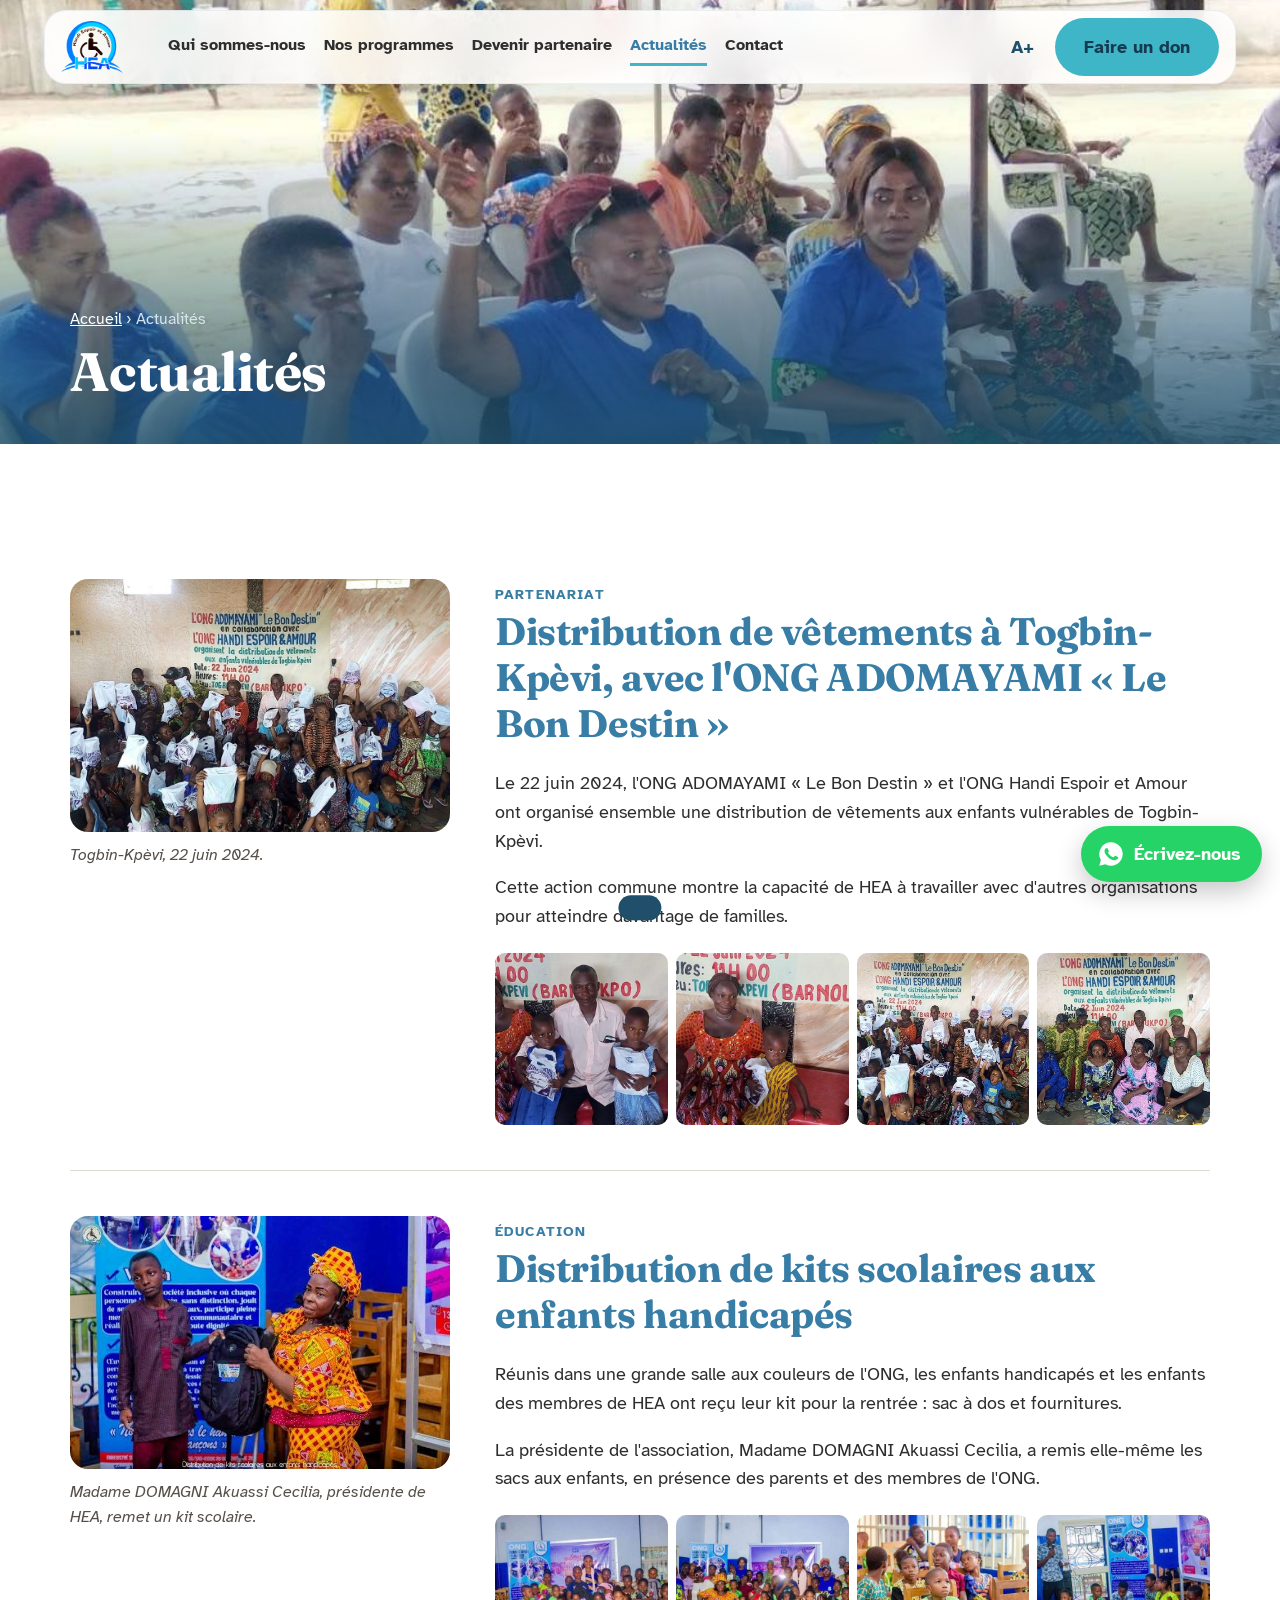
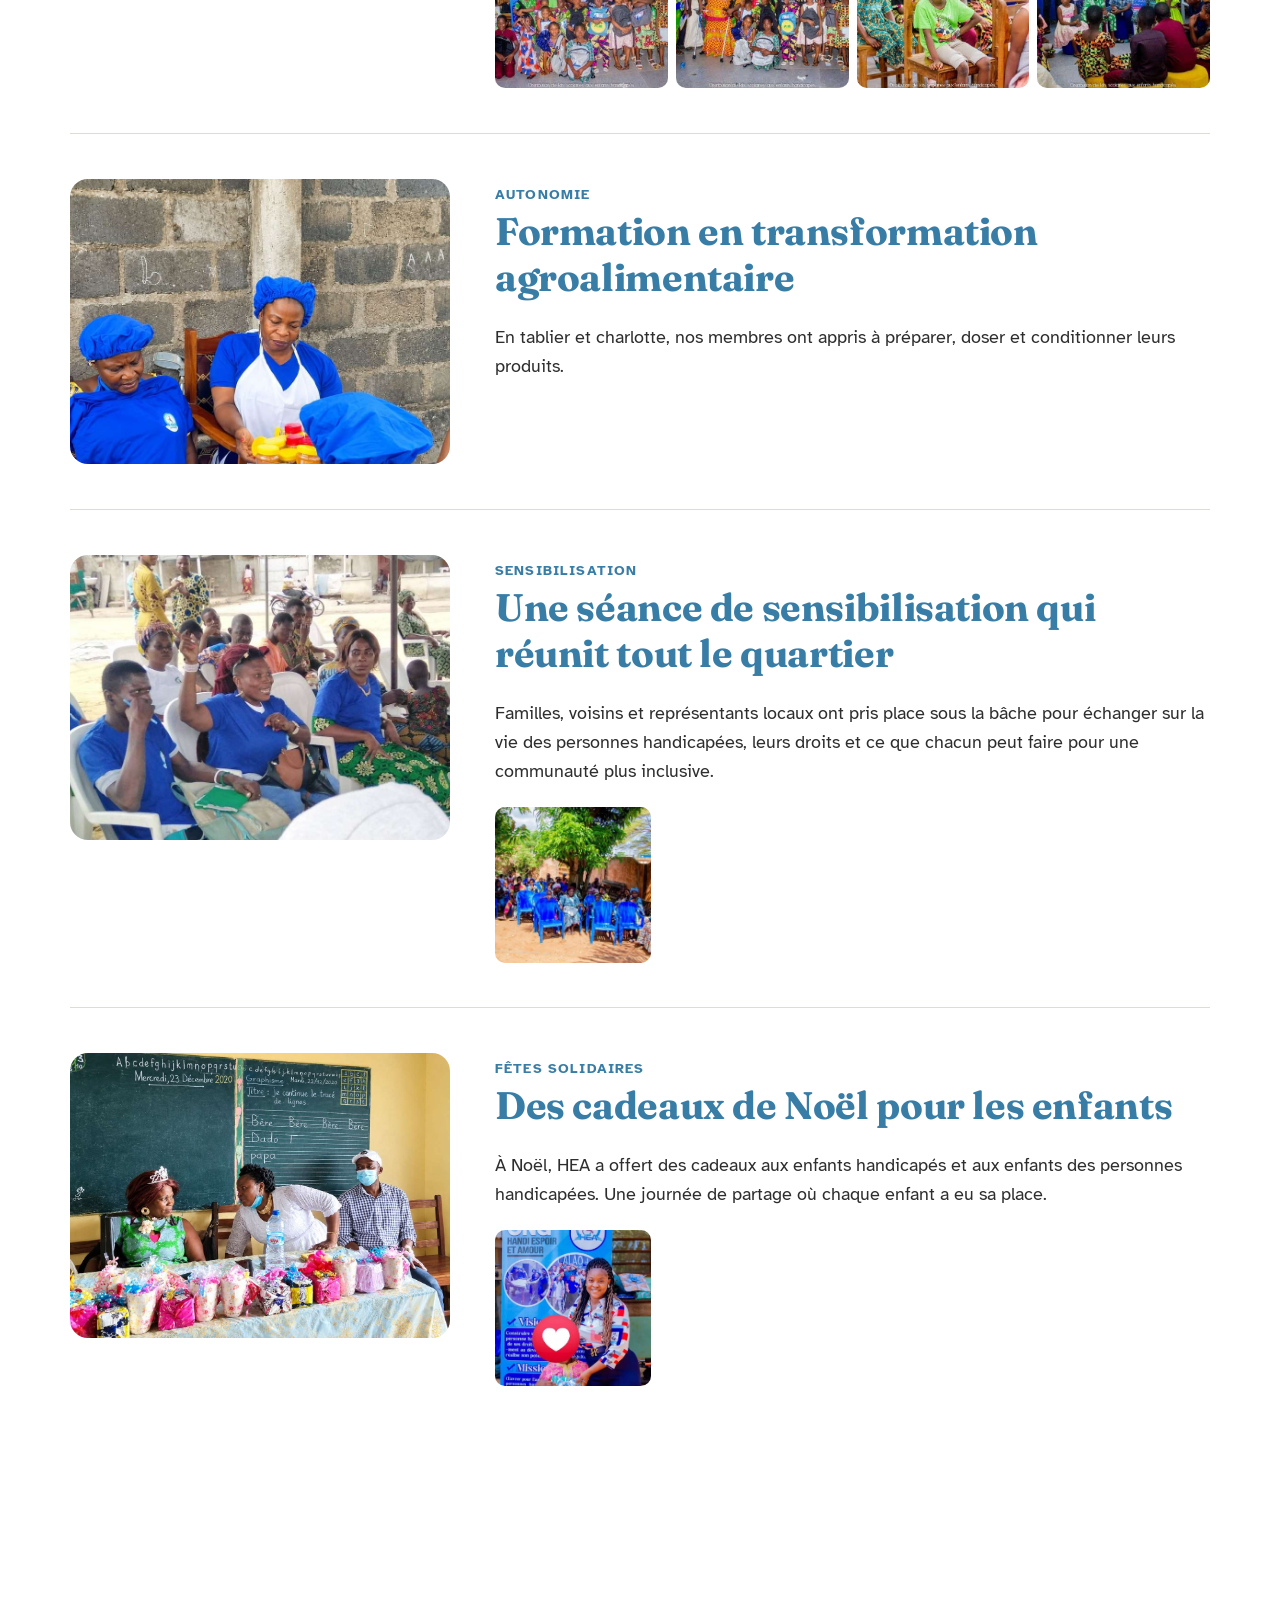
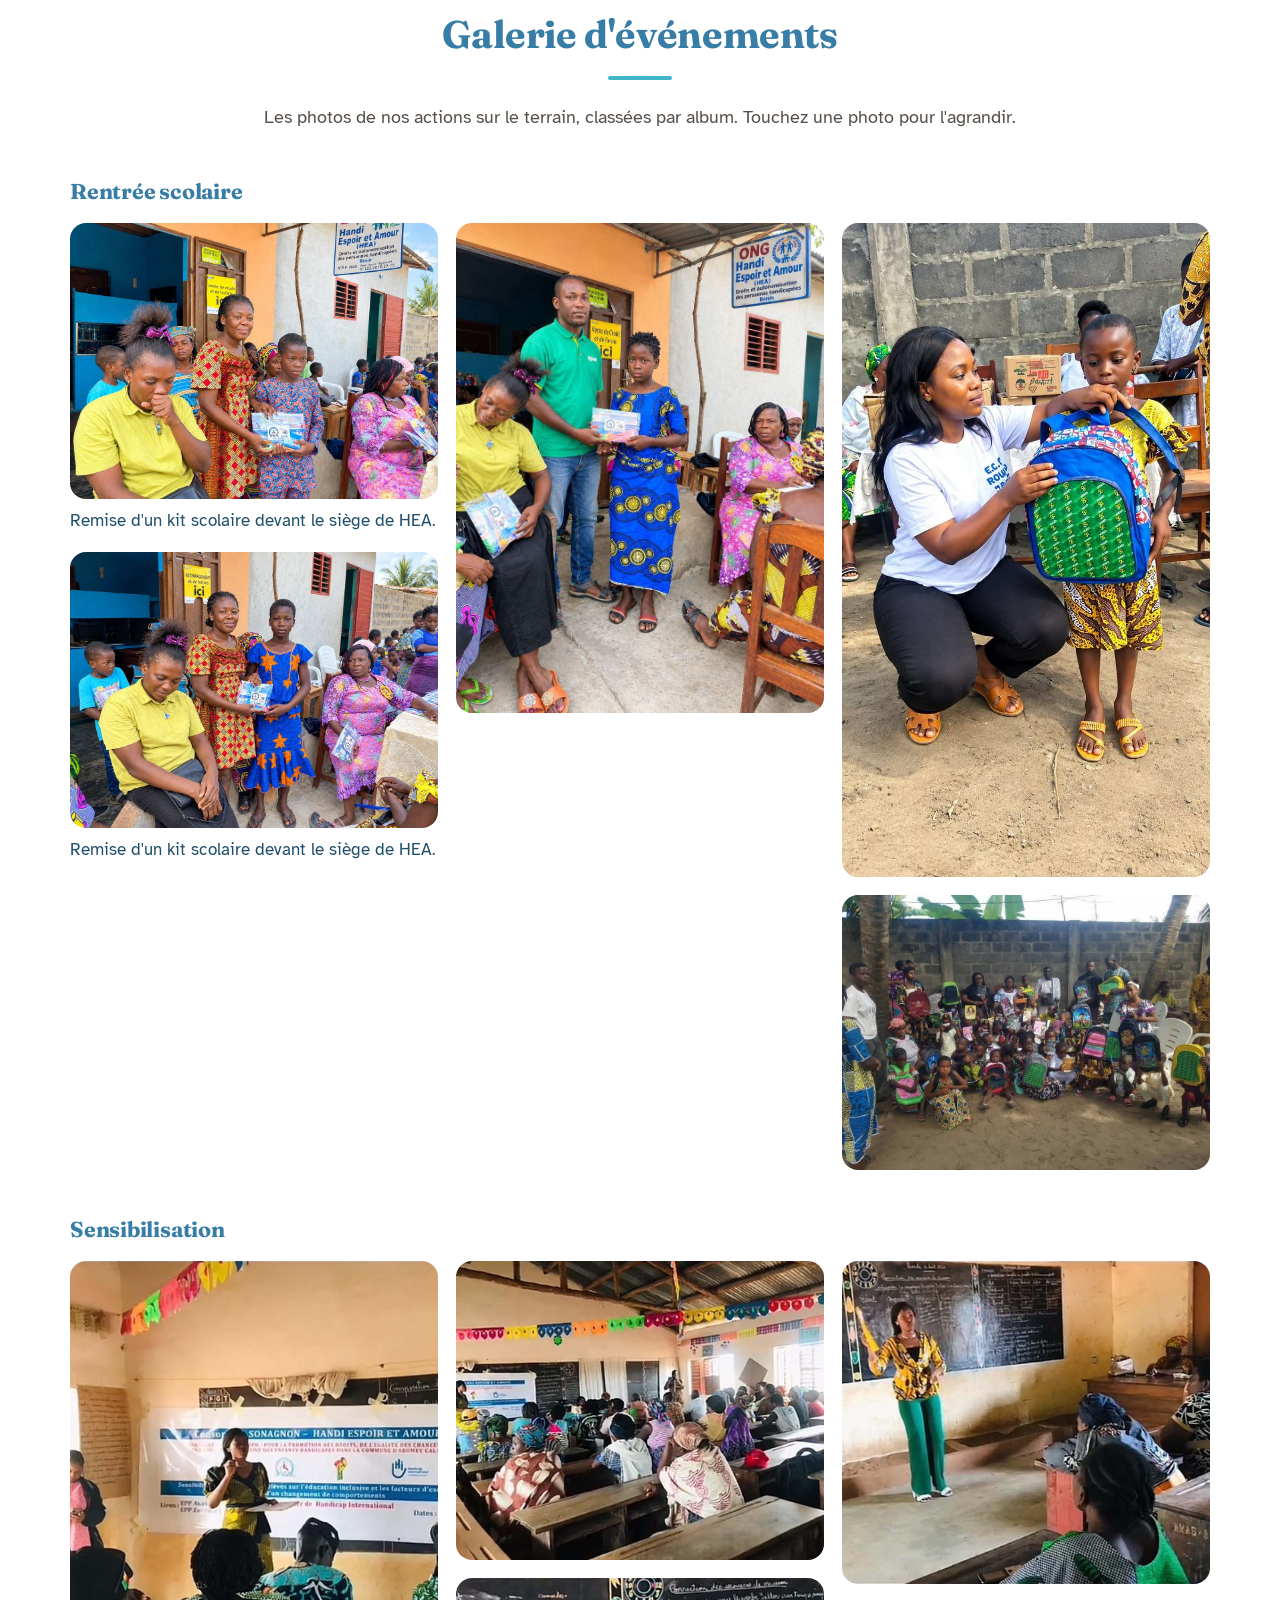
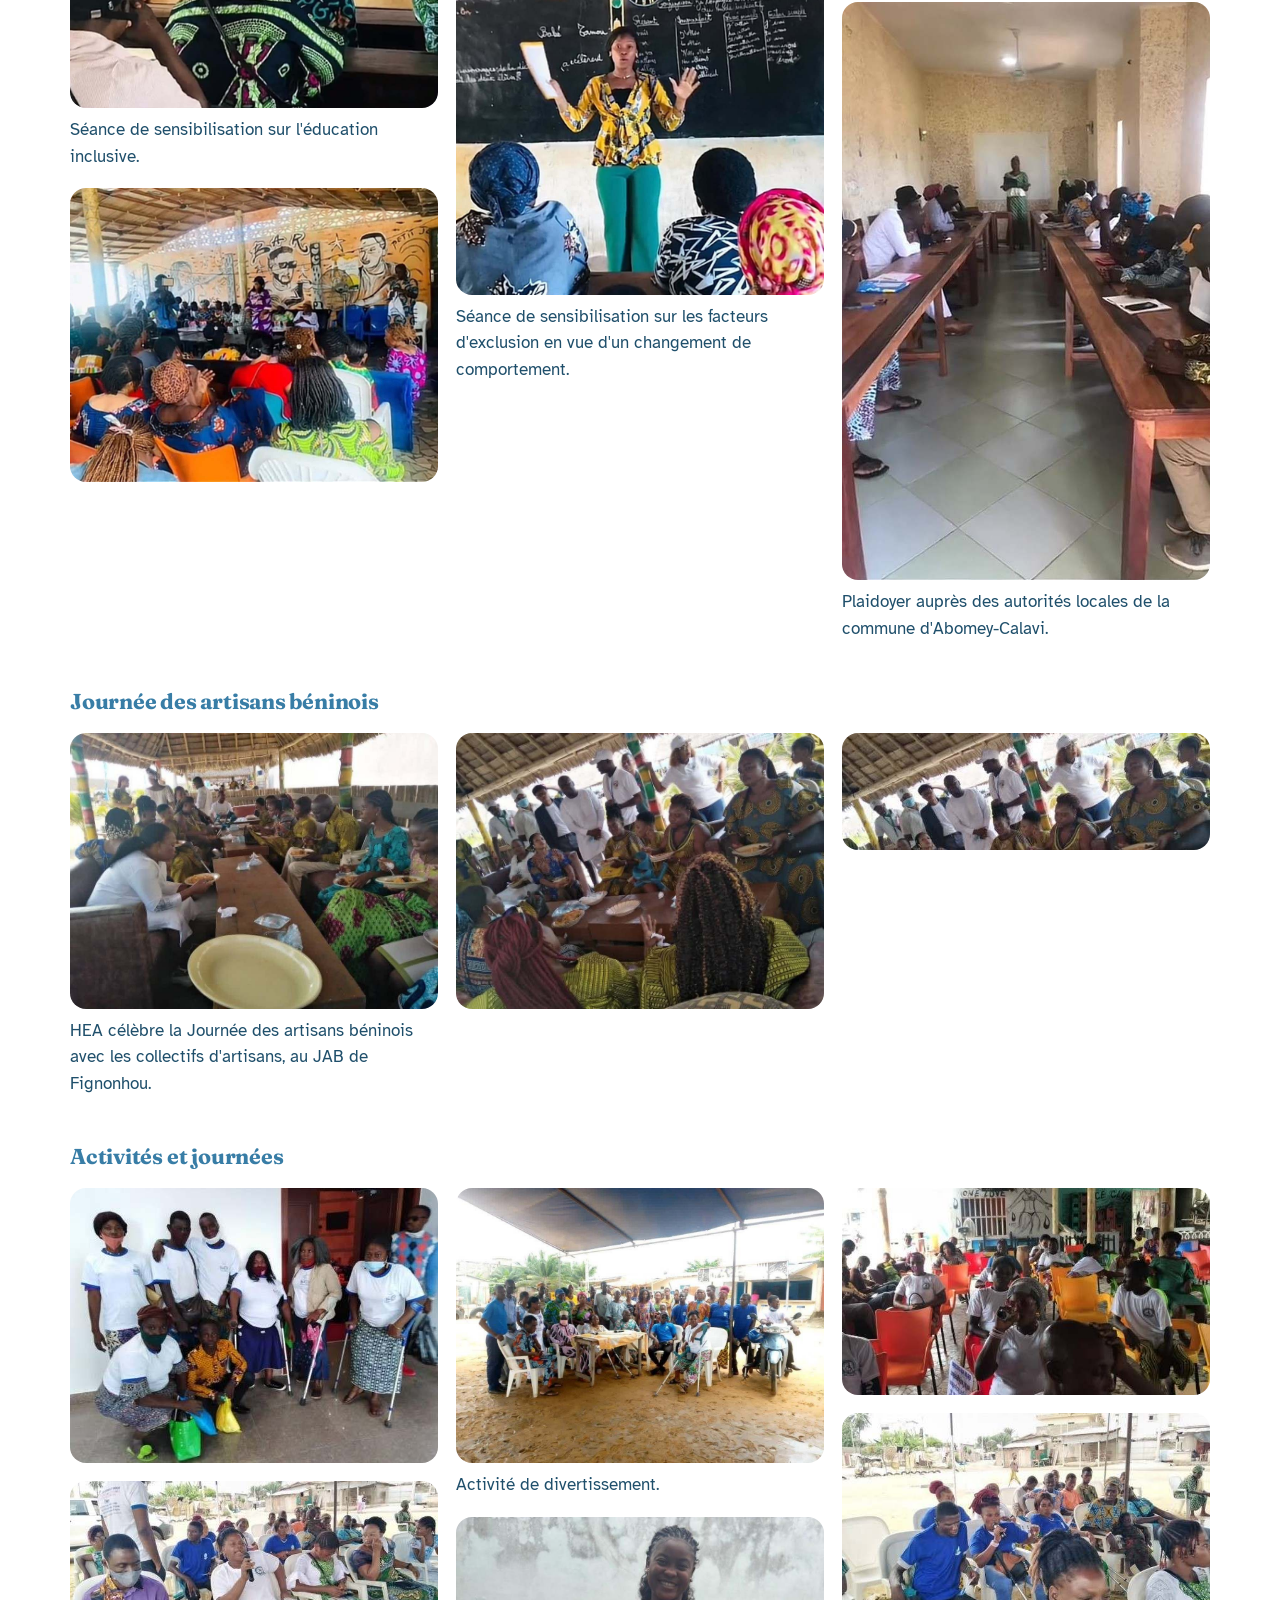
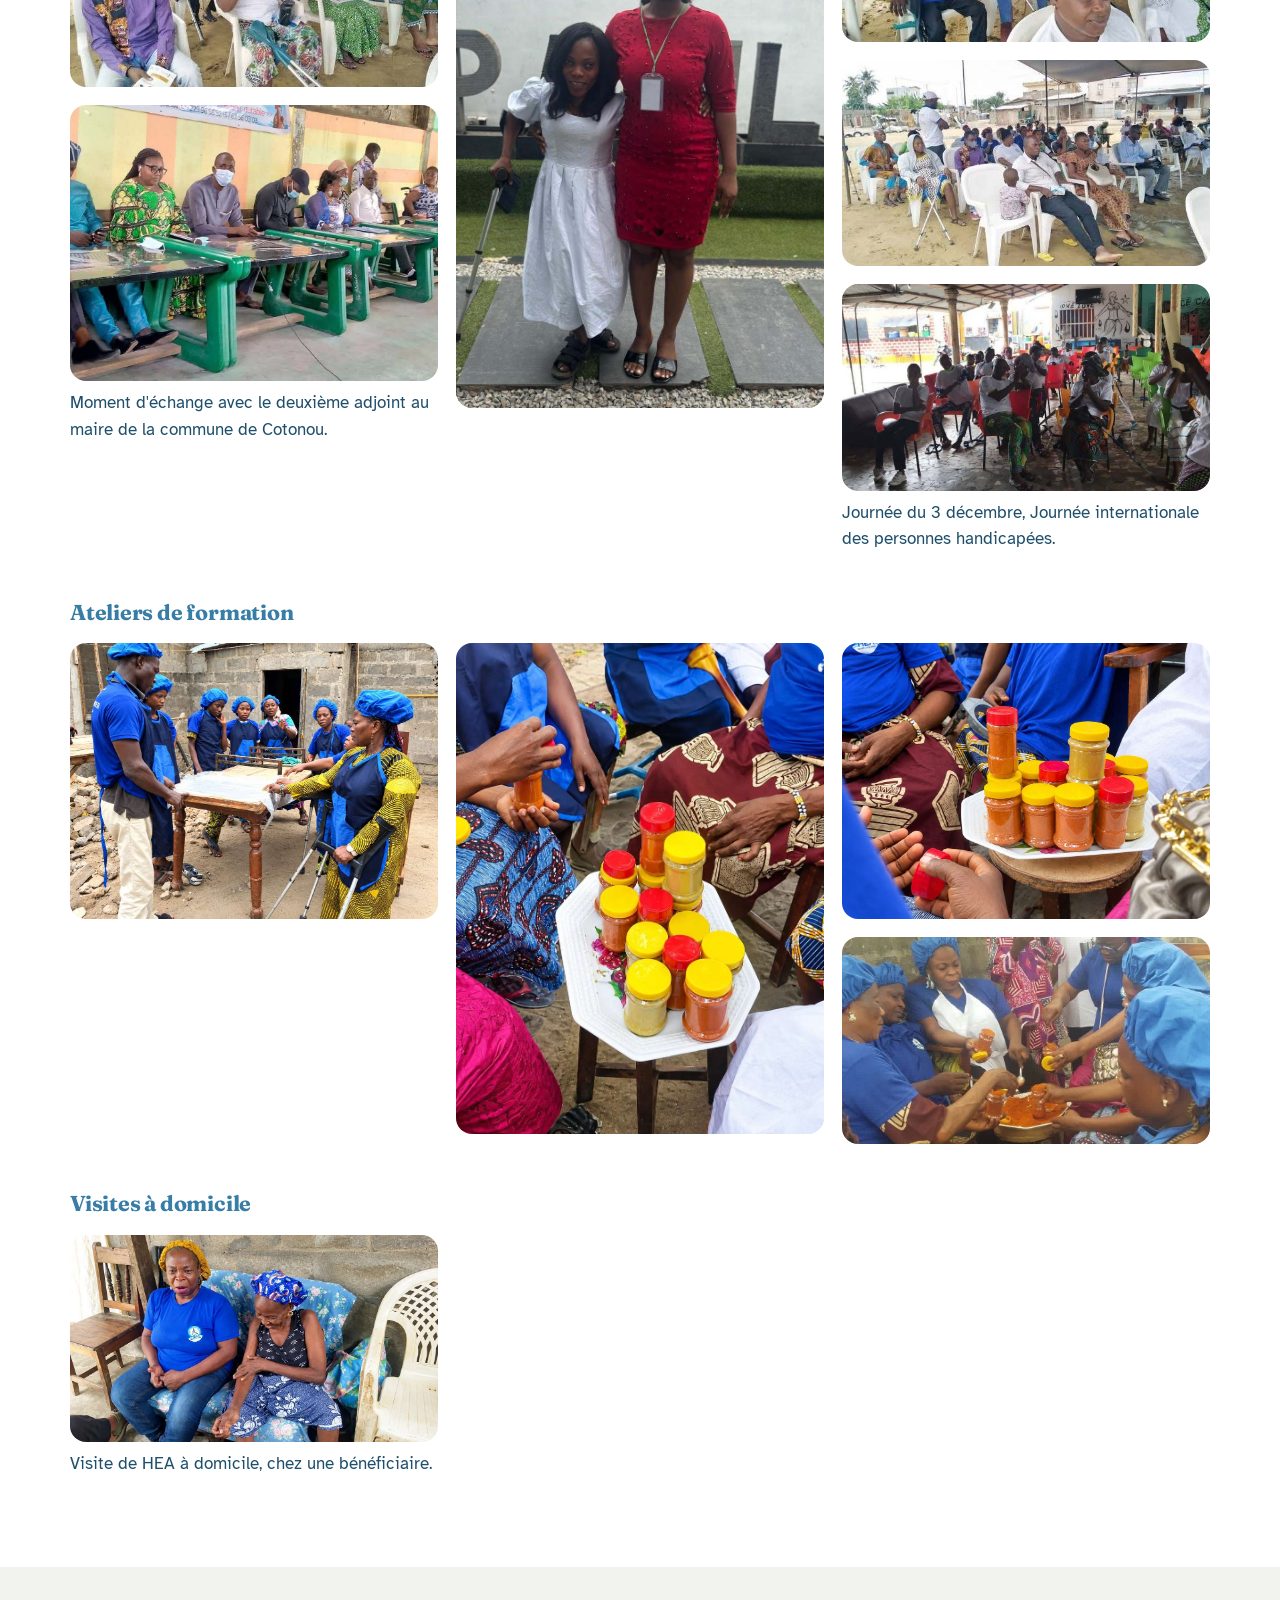
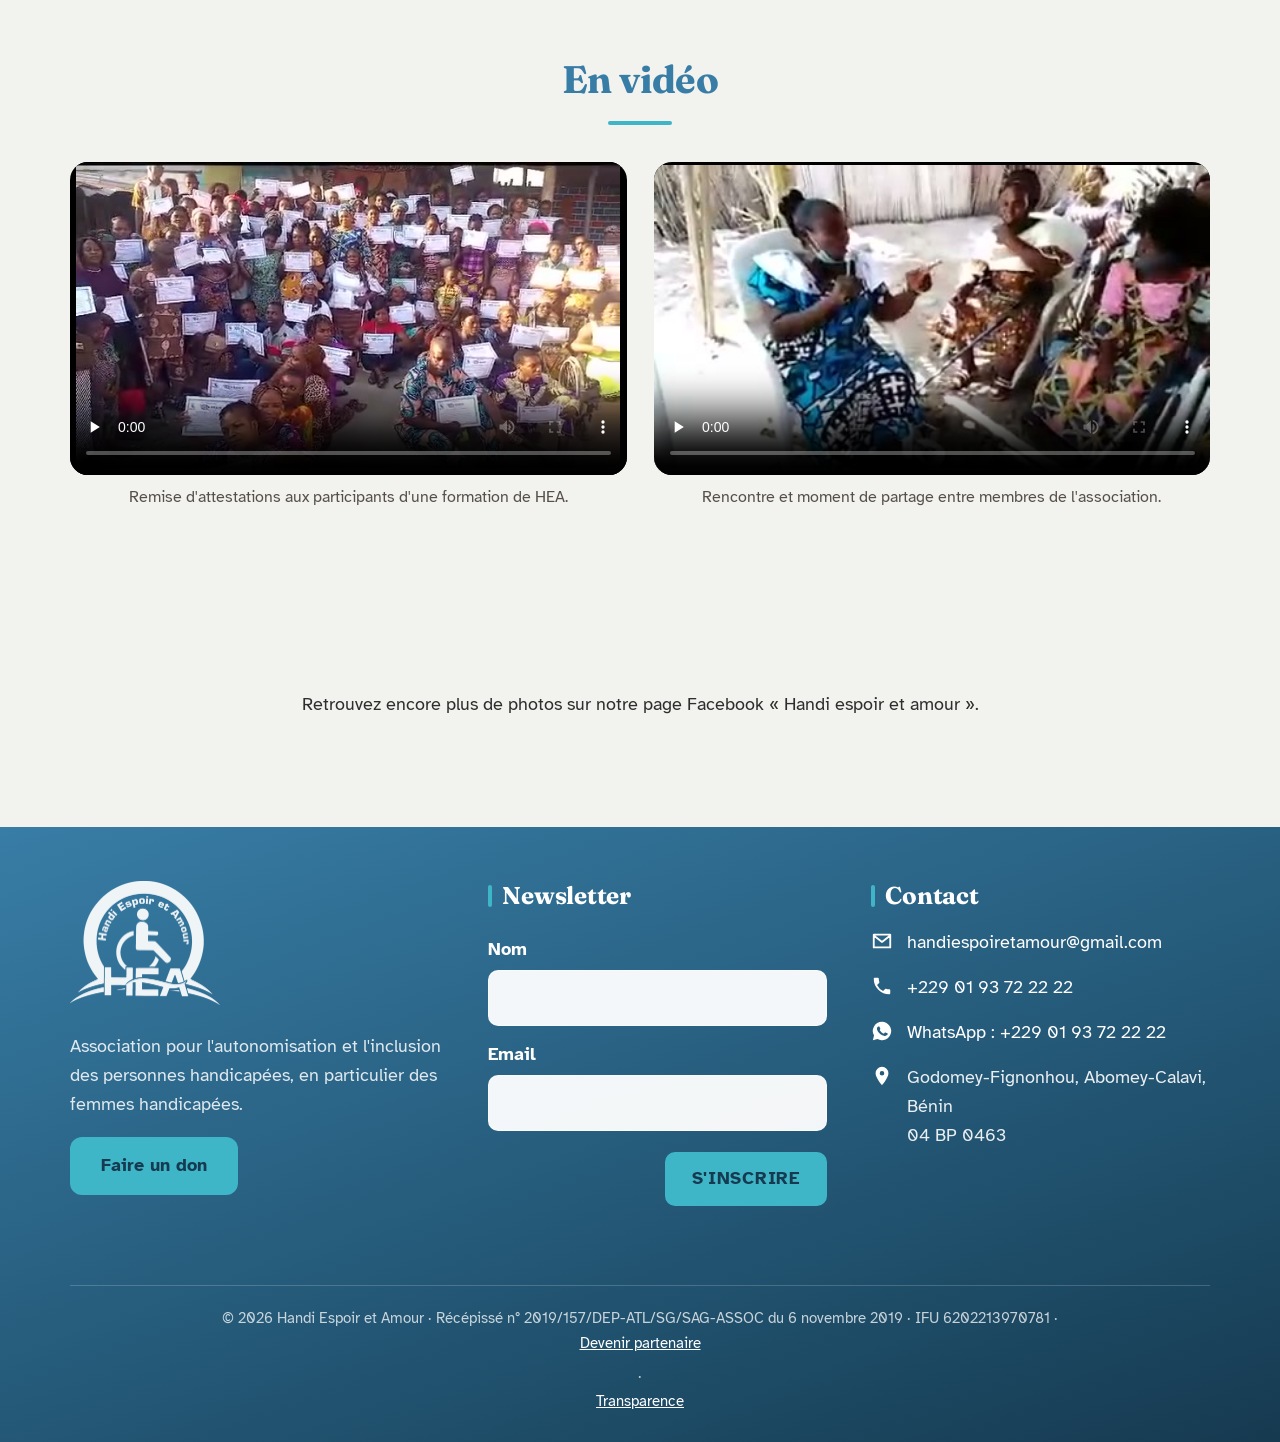
==== commit 05c45c49: "Le mot « causerie » est remplacé par « sensibilisation » Co-Authored-By: Claude Opus 5.5 <noreply@an" ====
--- a/actualites.html
+++ b/actualites.html
@@ -4,9 +4,9 @@
 <meta charset="utf-8">
 <meta name="viewport" content="width=device-width, initial-scale=1">
 <title>Actualités | Handi Espoir et Amour</title>
-<meta name="description" content="Les dernières actions de l'ONG Handi Espoir et Amour : distributions, formations, causeries et fêtes solidaires.">
+<meta name="description" content="Les dernières actions de l'ONG Handi Espoir et Amour : distributions, formations, séances de sensibilisation et fêtes solidaires.">
 <meta property="og:title" content="Actualités | Handi Espoir et Amour">
-<meta property="og:description" content="Les dernières actions de l'ONG Handi Espoir et Amour : distributions, formations, causeries et fêtes solidaires.">
+<meta property="og:description" content="Les dernières actions de l'ONG Handi Espoir et Amour : distributions, formations, séances de sensibilisation et fêtes solidaires.">
 <meta property="og:image" content="https://handiespoiretamour.org/images/accueil-groupe.jpg">
 <meta property="og:url" content="https://handiespoiretamour.org/actualites.html">
 <meta property="og:type" content="website">
@@ -60,7 +60,7 @@
 
 <main id="contenu">
 <section class="bandeau-page">
-  <img src="images/causerie-public.jpg" alt="Le public réuni pendant une causerie de l'ONG">
+  <img src="images/causerie-public.jpg" alt="Le public réuni pendant une séance de sensibilisation de l'ONG">
   <div class="conteneur">
     <p class="fil"><a href="index.html">Accueil</a> › Actualités</p>
     <h1>Actualités</h1>
@@ -113,11 +113,11 @@
         <p>En tablier et charlotte, nos membres ont appris à préparer, doser et conditionner leurs produits.</p>
       </div>
     </article>
-    <article class="programme" id="causerie">
-      <img src="images/causerie-public.jpg" alt="Le public assis écoute pendant une causerie" loading="lazy">
+    <article class="programme" id="sensibilisation">
+      <img src="images/causerie-public.jpg" alt="Le public assis écoute pendant une séance de sensibilisation" loading="lazy">
       <div>
         <span class="carte__etiquette">Sensibilisation</span>
-        <h2>Une causerie qui réunit tout le quartier</h2>
+        <h2>Une séance de sensibilisation qui réunit tout le quartier</h2>
         <p>Familles, voisins et représentants locaux ont pris place sous la bâche pour échanger sur la vie des personnes handicapées, leurs droits et ce que chacun peut faire pour une communauté plus inclusive.</p>
         <div class="mini-galerie mini-galerie--2"><img src="images/rencontre-arbres.jpg" alt="Une assemblée réunie à l'ombre des arbres lors d'une activité de HEA" loading="lazy"></div>
       </div>
@@ -149,7 +149,7 @@
       <figure><img src="images/album-15.jpg" alt="Un grand groupe d'enfants assis devant un mur, avec leurs sacs d'école neufs" loading="lazy" width="1004" height="752"></figure>
     </div>
 
-    <h3 class="album__titre">Sensibilisation et causeries</h3>
+    <h3 class="album__titre">Sensibilisation</h3>
     <div class="album">
       <figure><img src="images/album-04.jpg" alt="Une intervenante prend la parole devant une banderole de HEA et de Handicap International sur l'éducation inclusive" loading="lazy" width="905" height="1100"><figcaption>Séance de sensibilisation sur l'éducation inclusive.</figcaption></figure>
       <figure><img src="images/album-01.jpg" alt="Un large public assis sous un grand abri écoute les intervenants" loading="lazy" width="982" height="784"></figure>
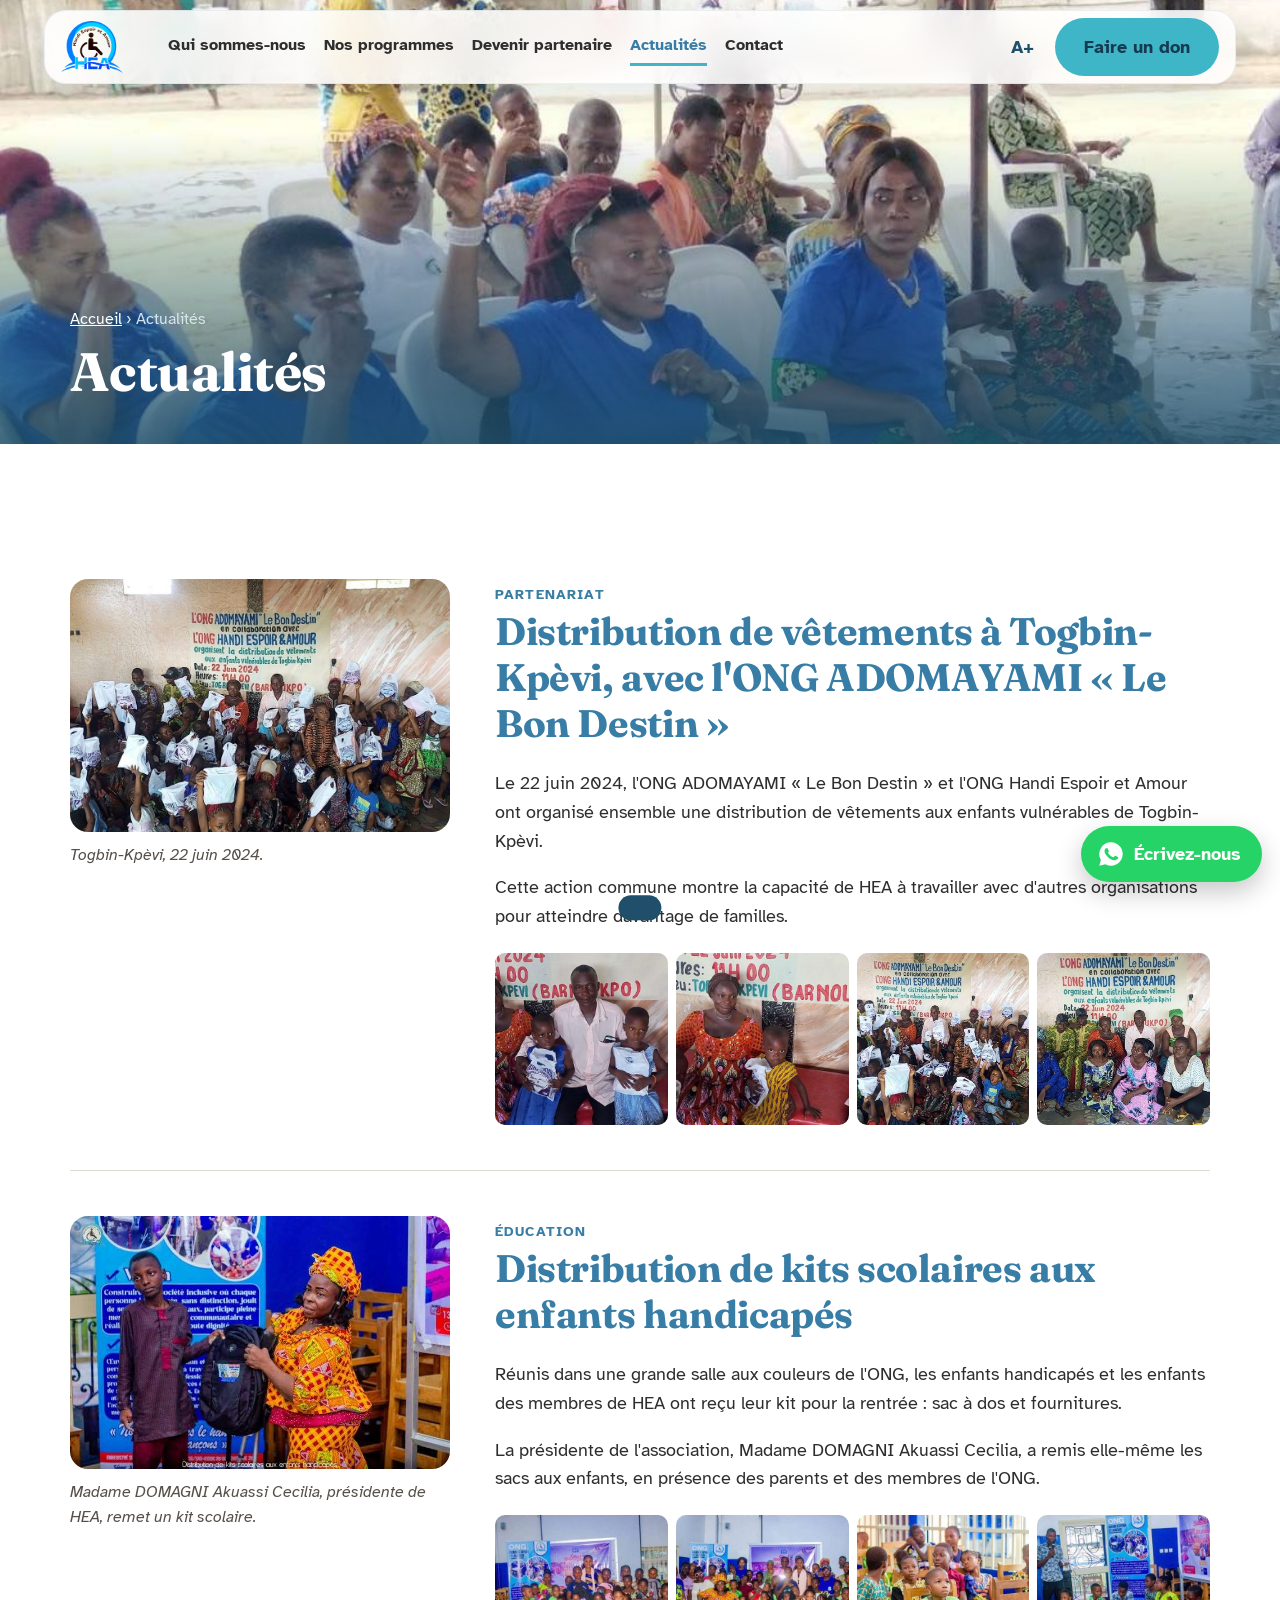
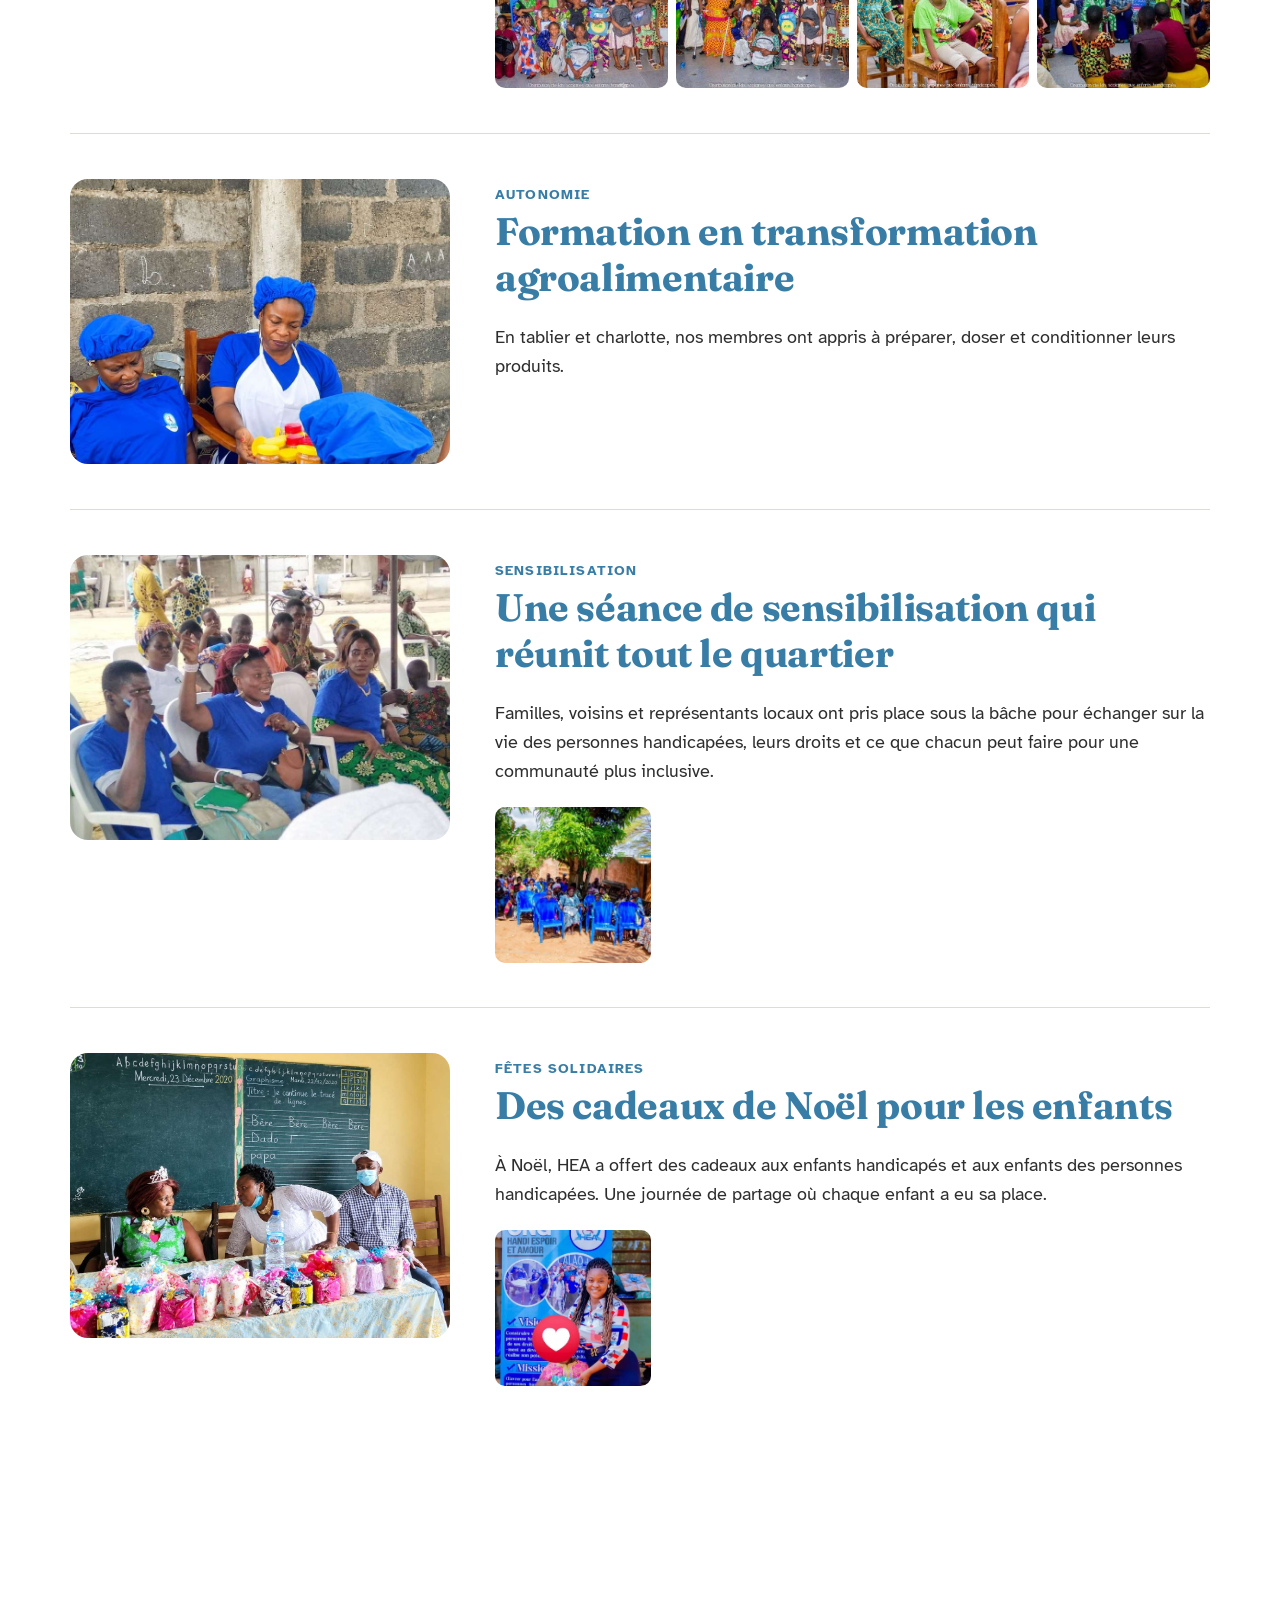
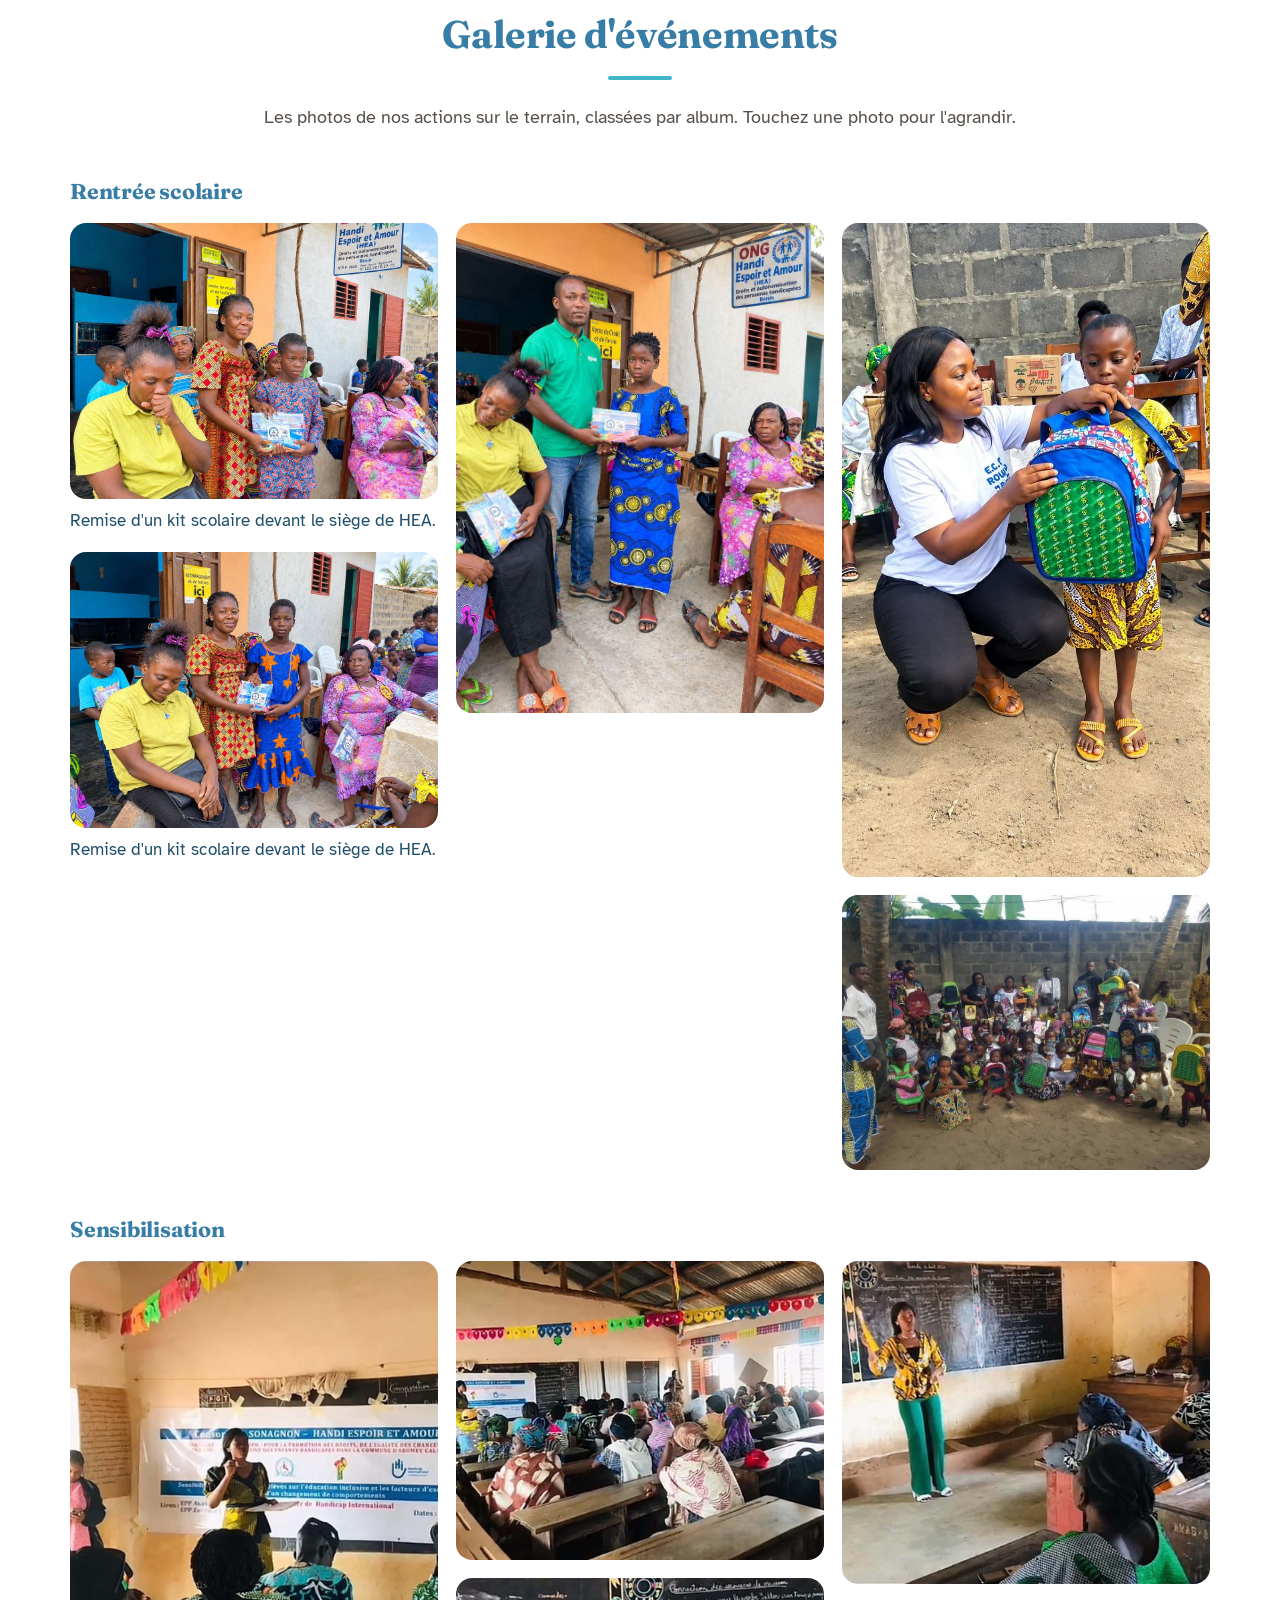
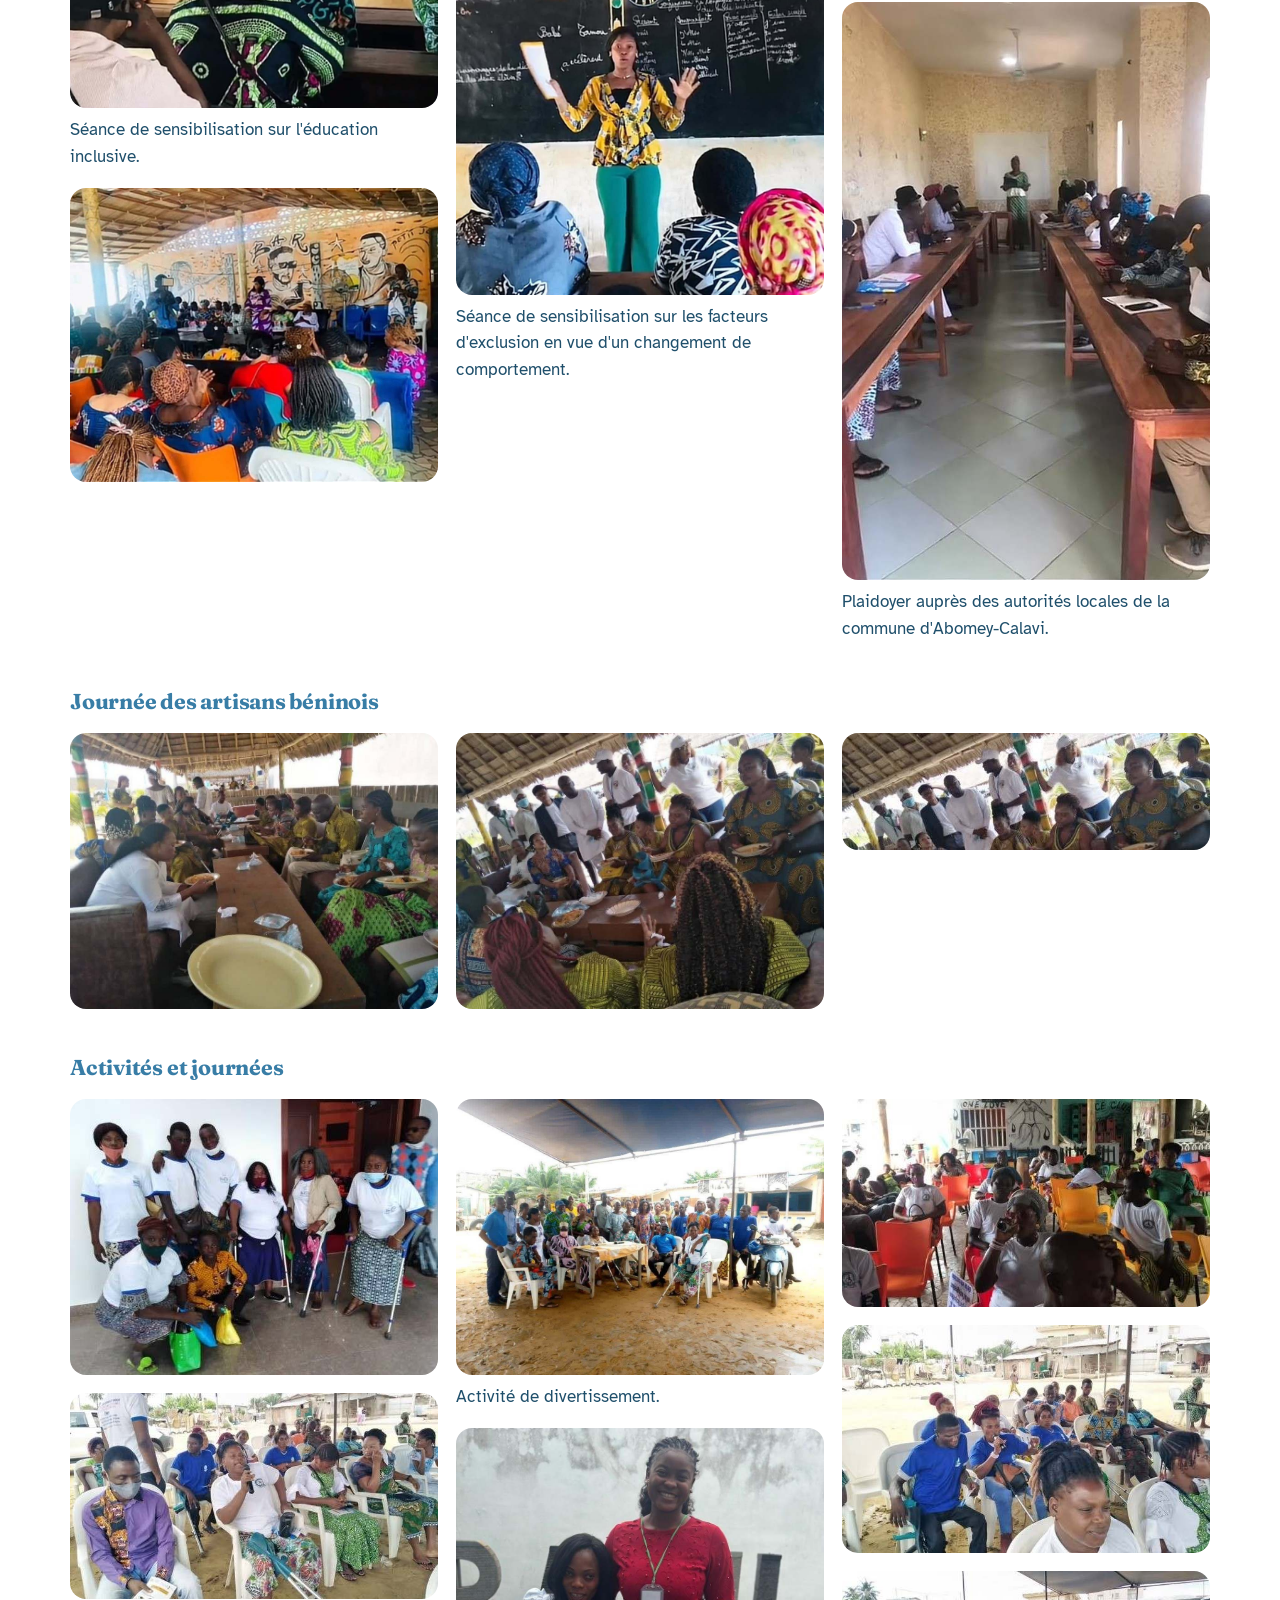
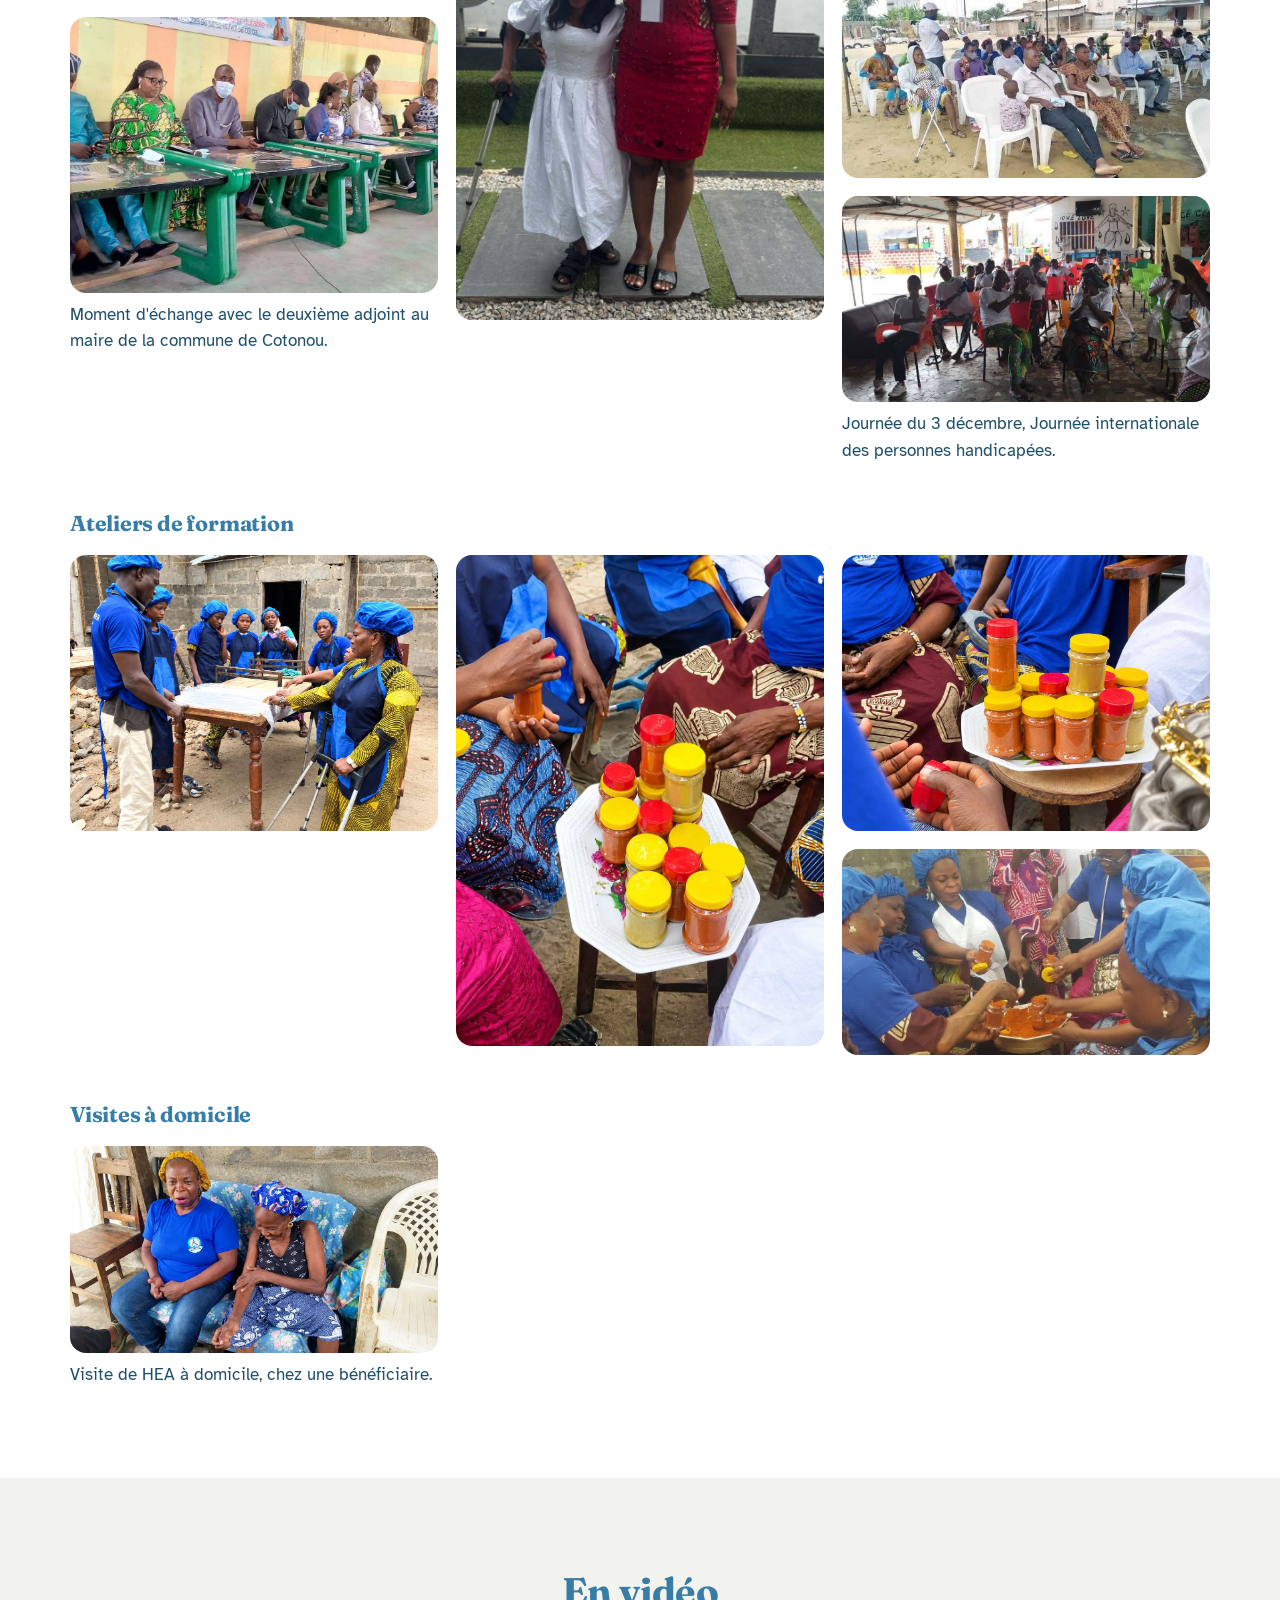
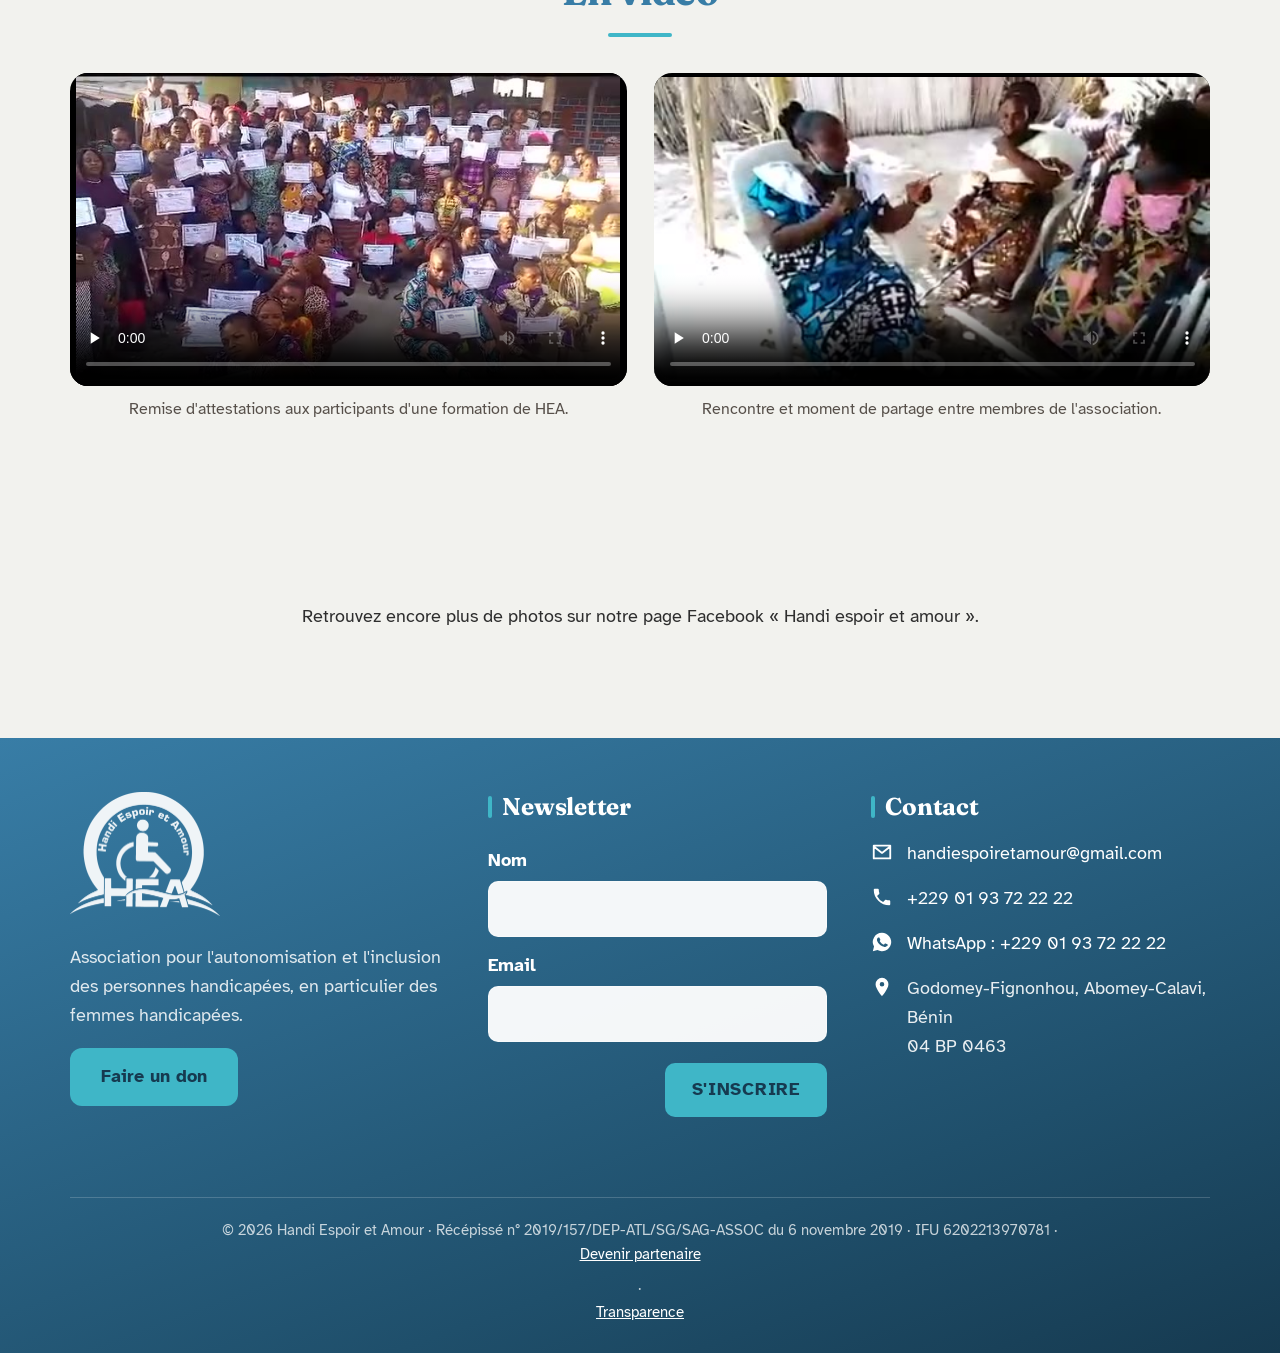
==== commit 5b1ffe43: "Galerie : légende JAB retirée Co-Authored-By: Claude Opus 5.5 <noreply@anthropic.com>" ====
--- a/actualites.html
+++ b/actualites.html
@@ -161,7 +161,7 @@
 
     <h3 class="album__titre">Journée des artisans béninois</h3>
     <div class="album">
-      <figure><img src="images/album-17.jpg" alt="Des participants partagent un repas autour d'une longue table sous une paillote" loading="lazy" width="796" height="596"><figcaption>HEA célèbre la Journée des artisans béninois avec les collectifs d'artisans, au JAB de Fignonhou.</figcaption></figure>
+      <figure><img src="images/album-17.jpg" alt="Des participants partagent un repas autour d'une longue table sous une paillote" loading="lazy" width="796" height="596"></figure>
       <figure><img src="images/album-16.jpg" alt="Des participants réunis autour des tables pendant le repas" loading="lazy" width="796" height="596"></figure>
       <figure><img src="images/album-13.jpg" alt="Des participants sous une paillote, assiettes en main" loading="lazy" width="586" height="187"></figure>
     </div>
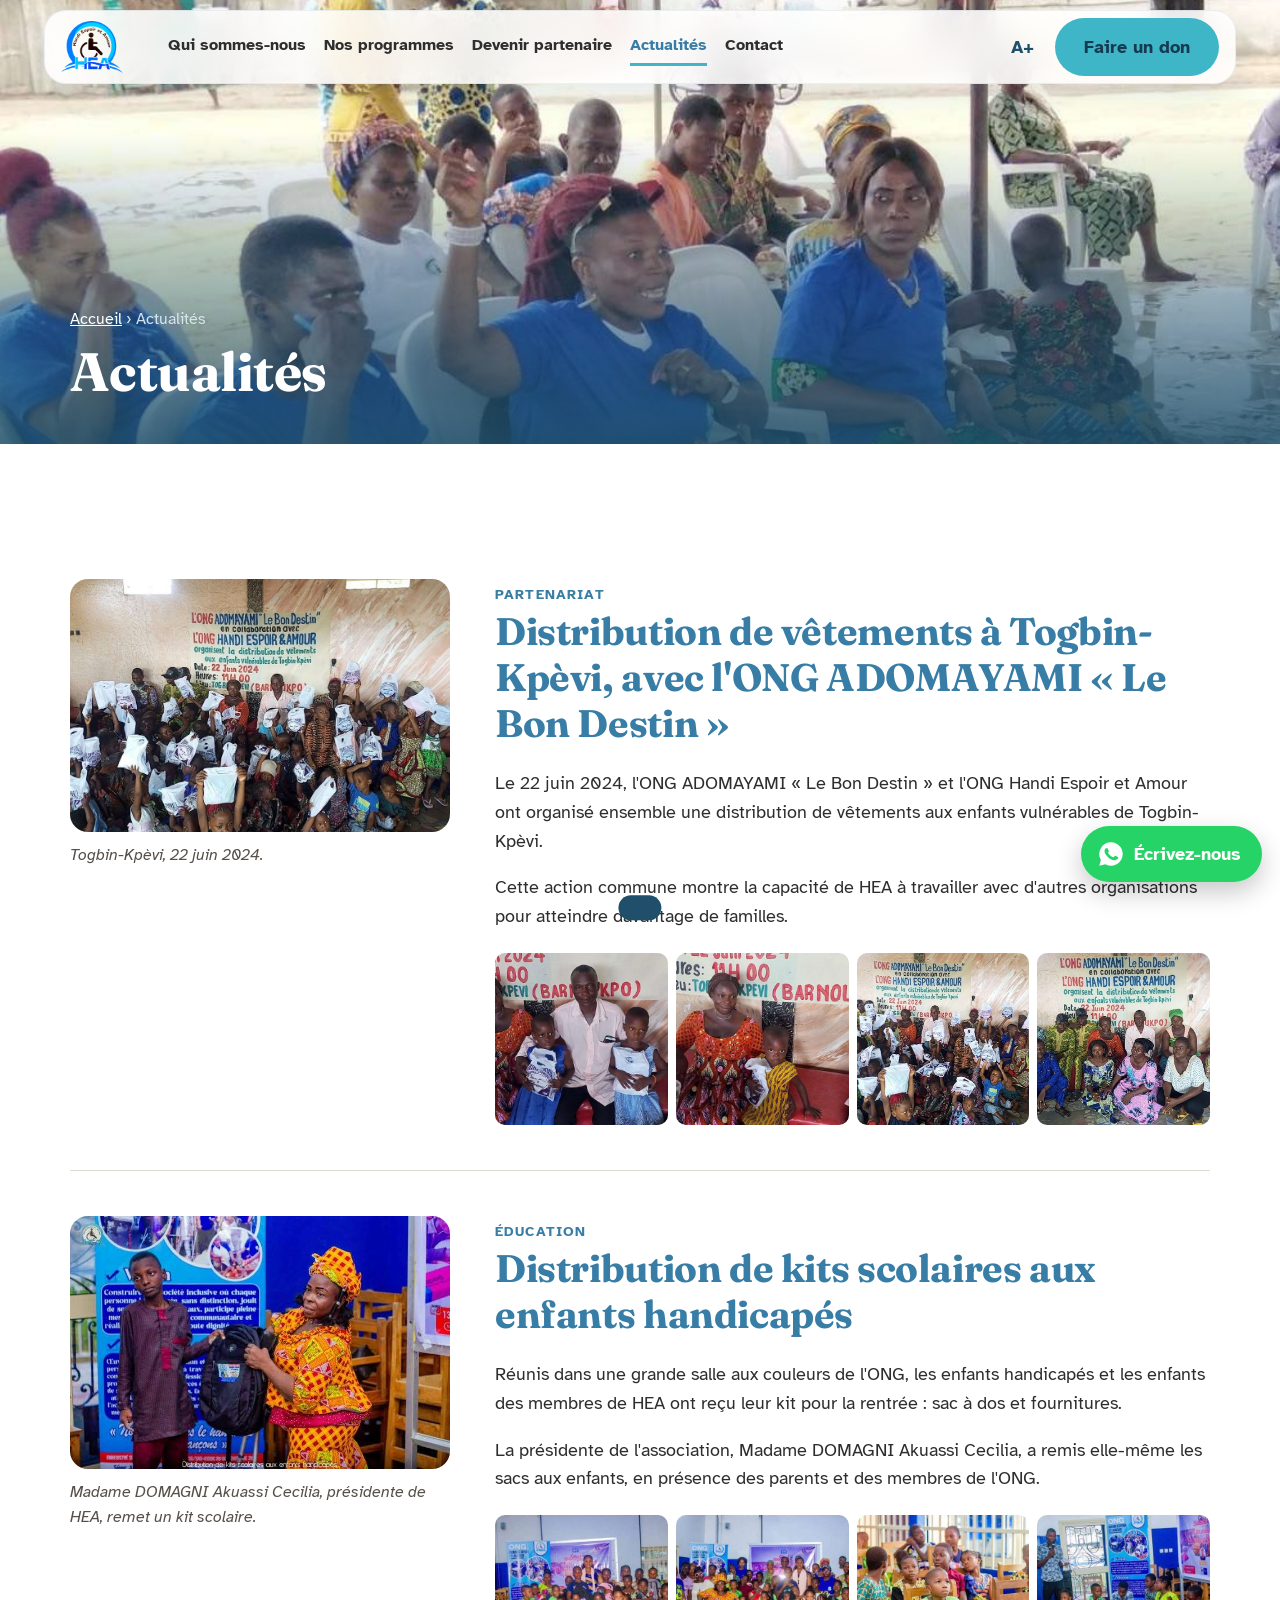
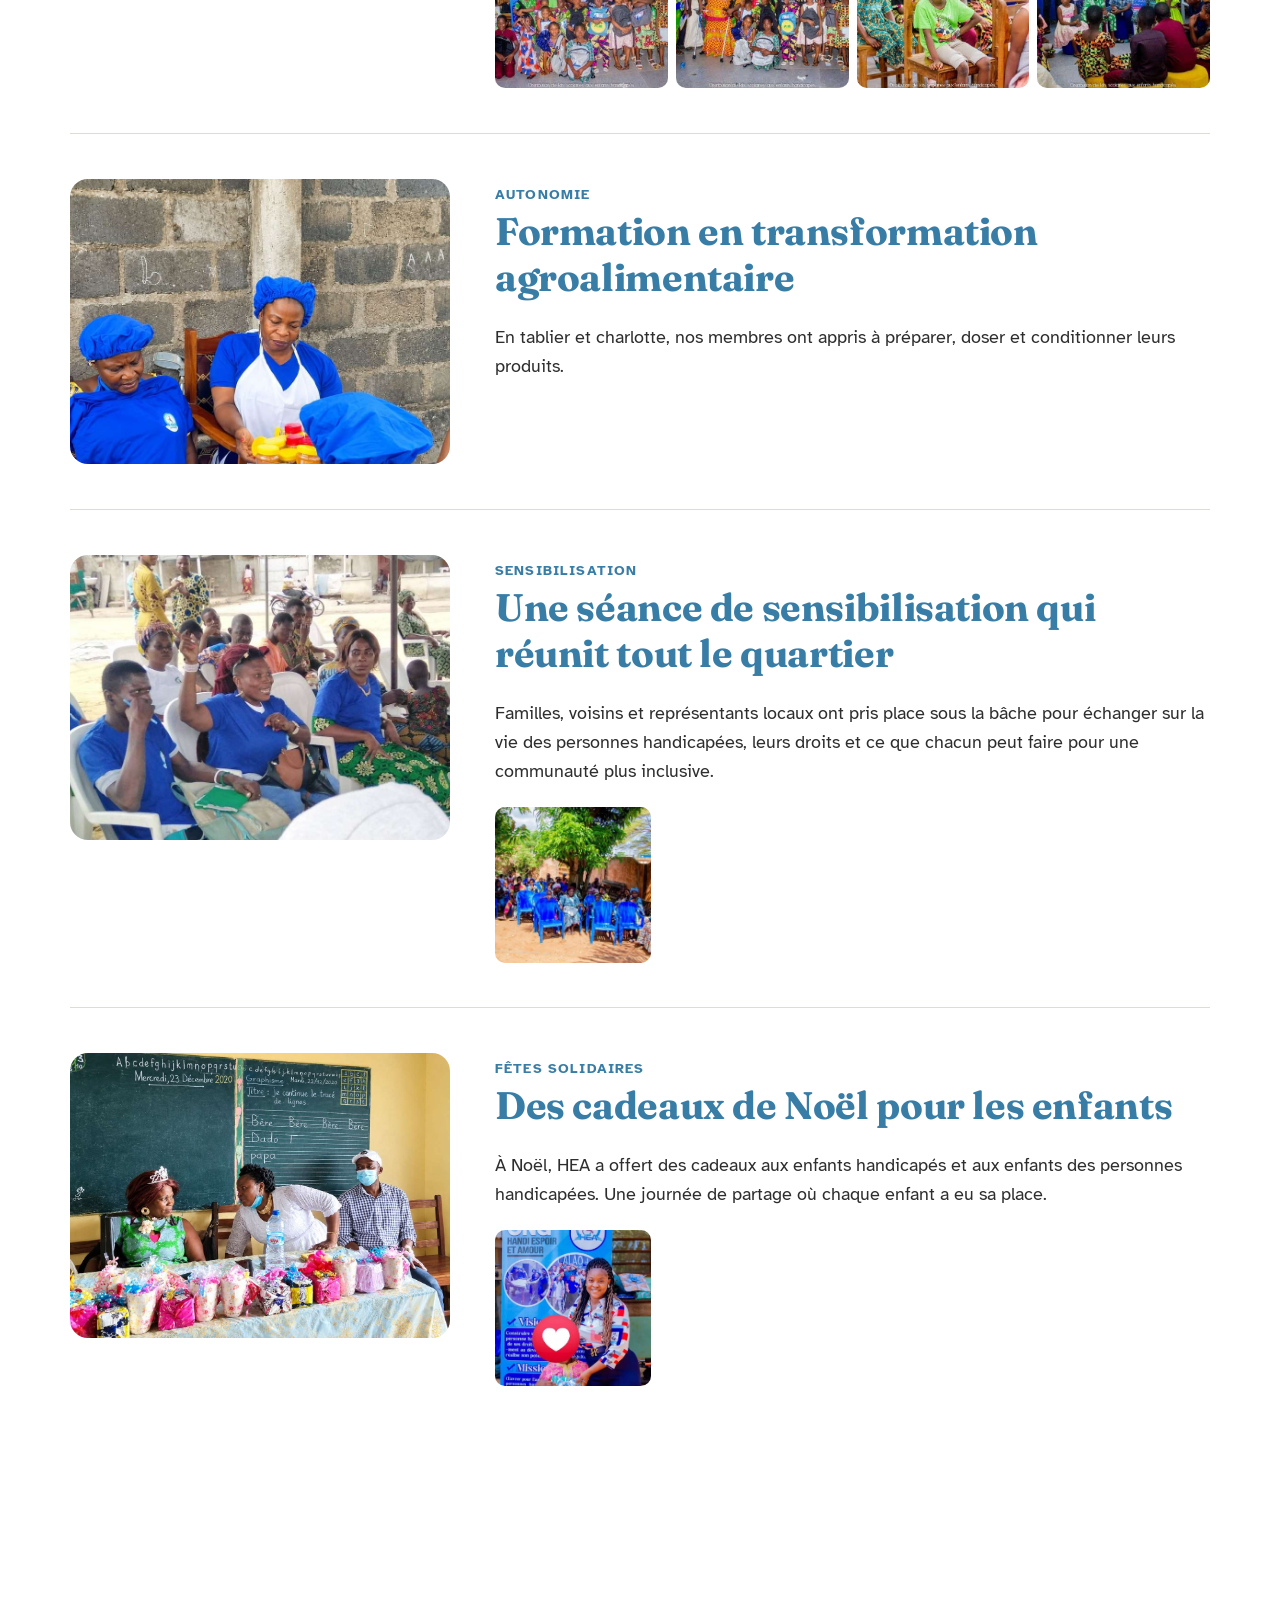
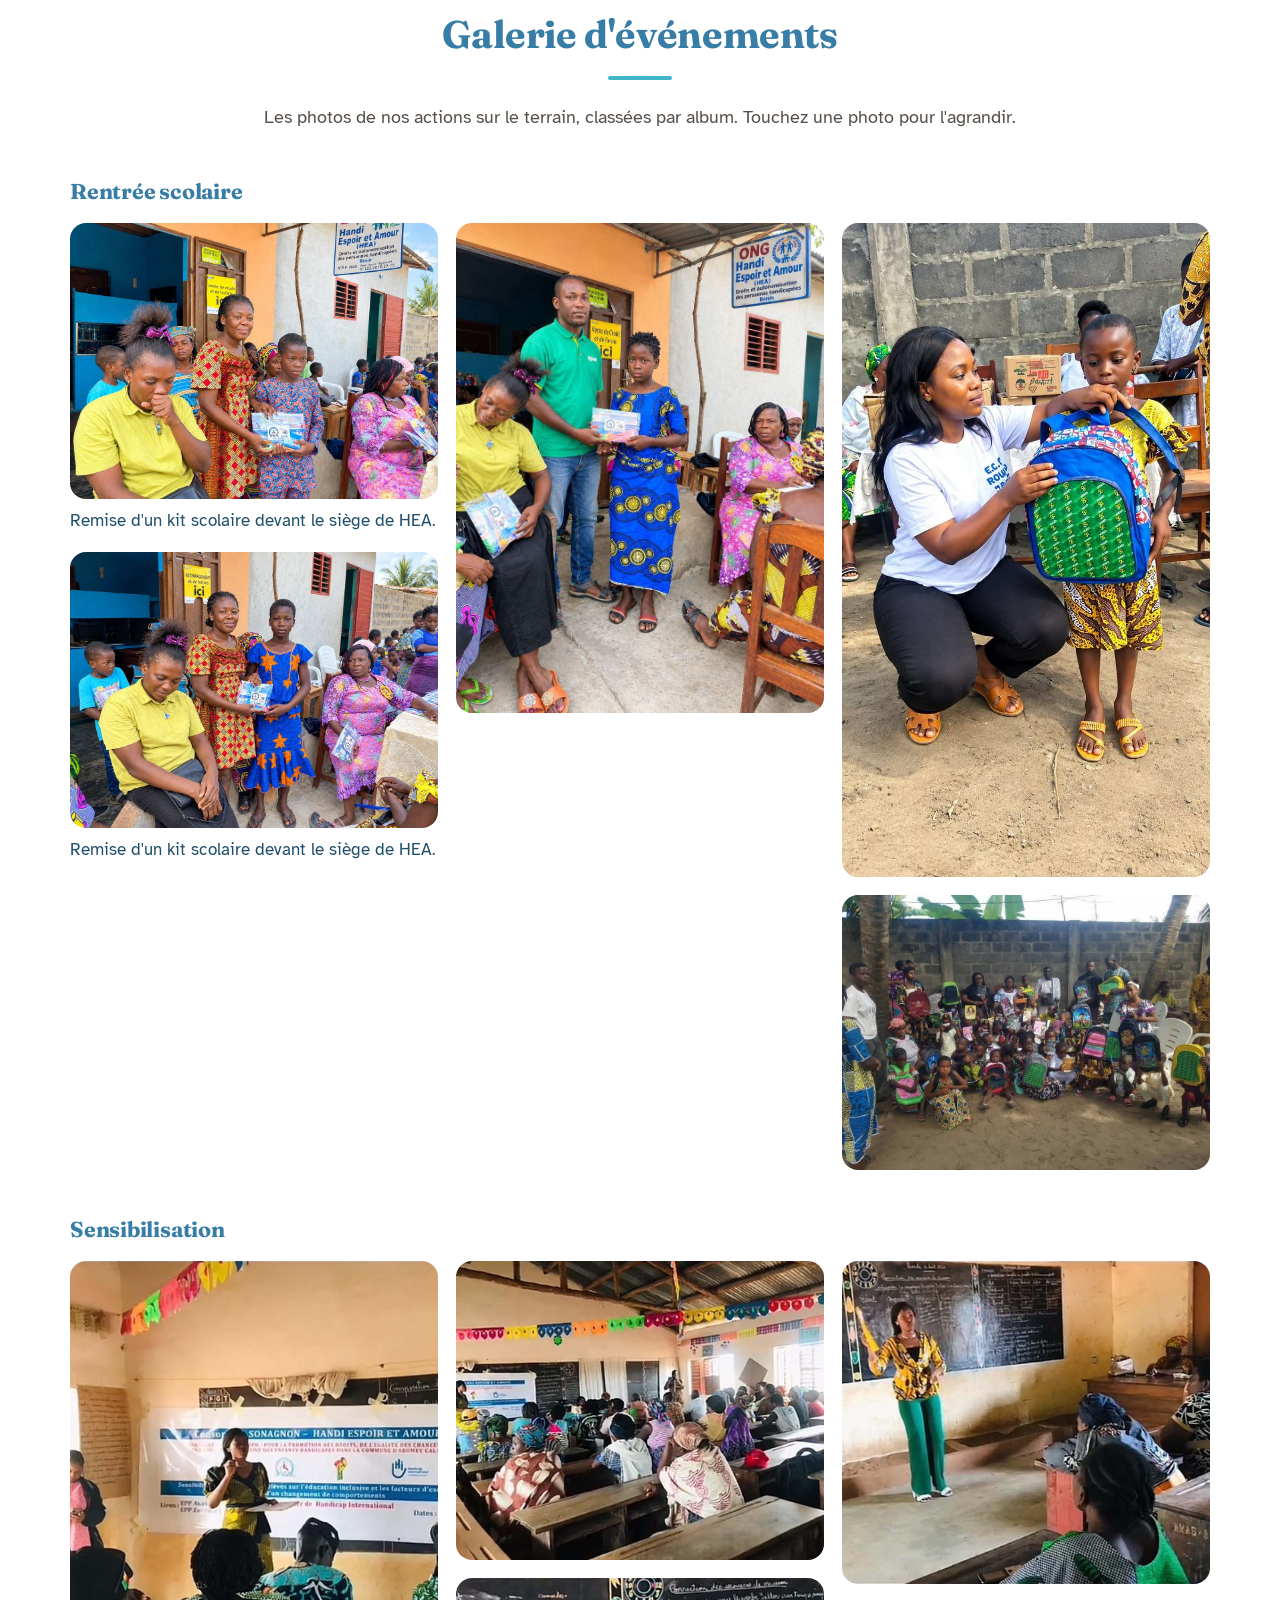
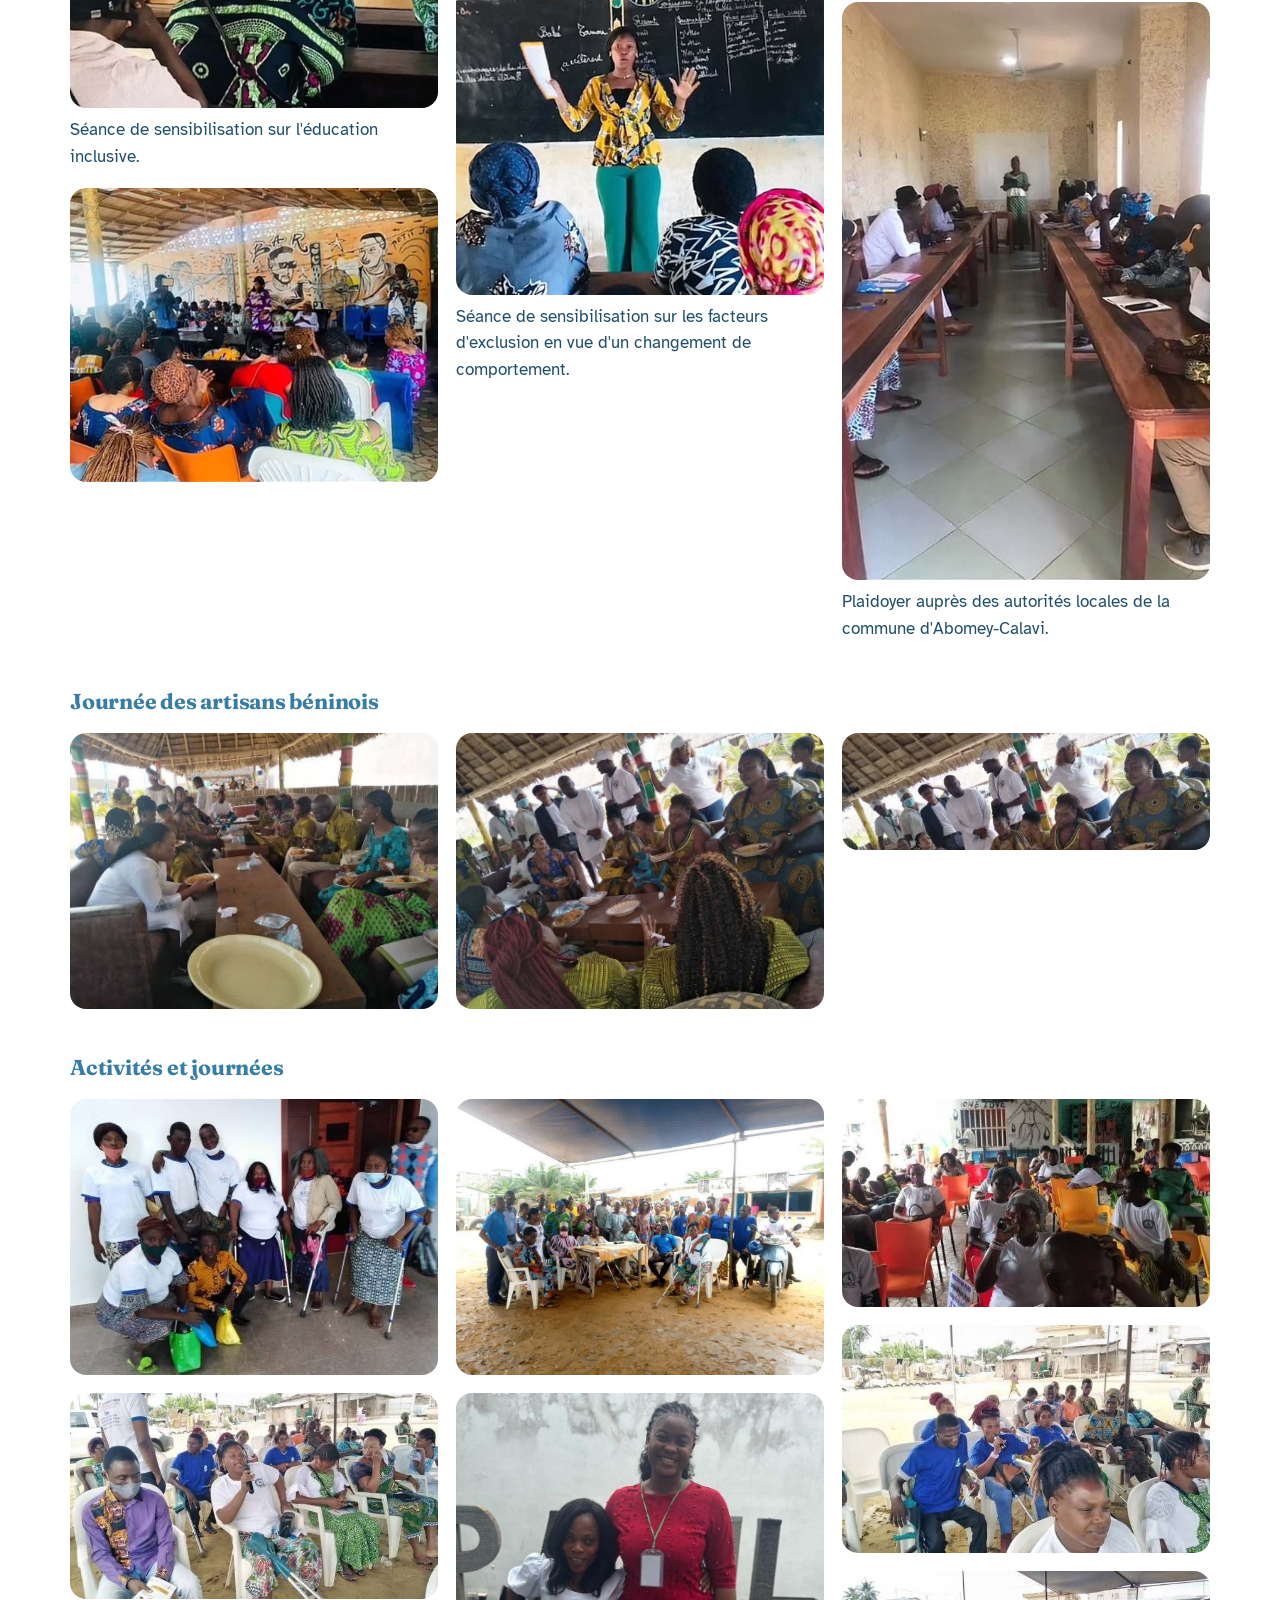
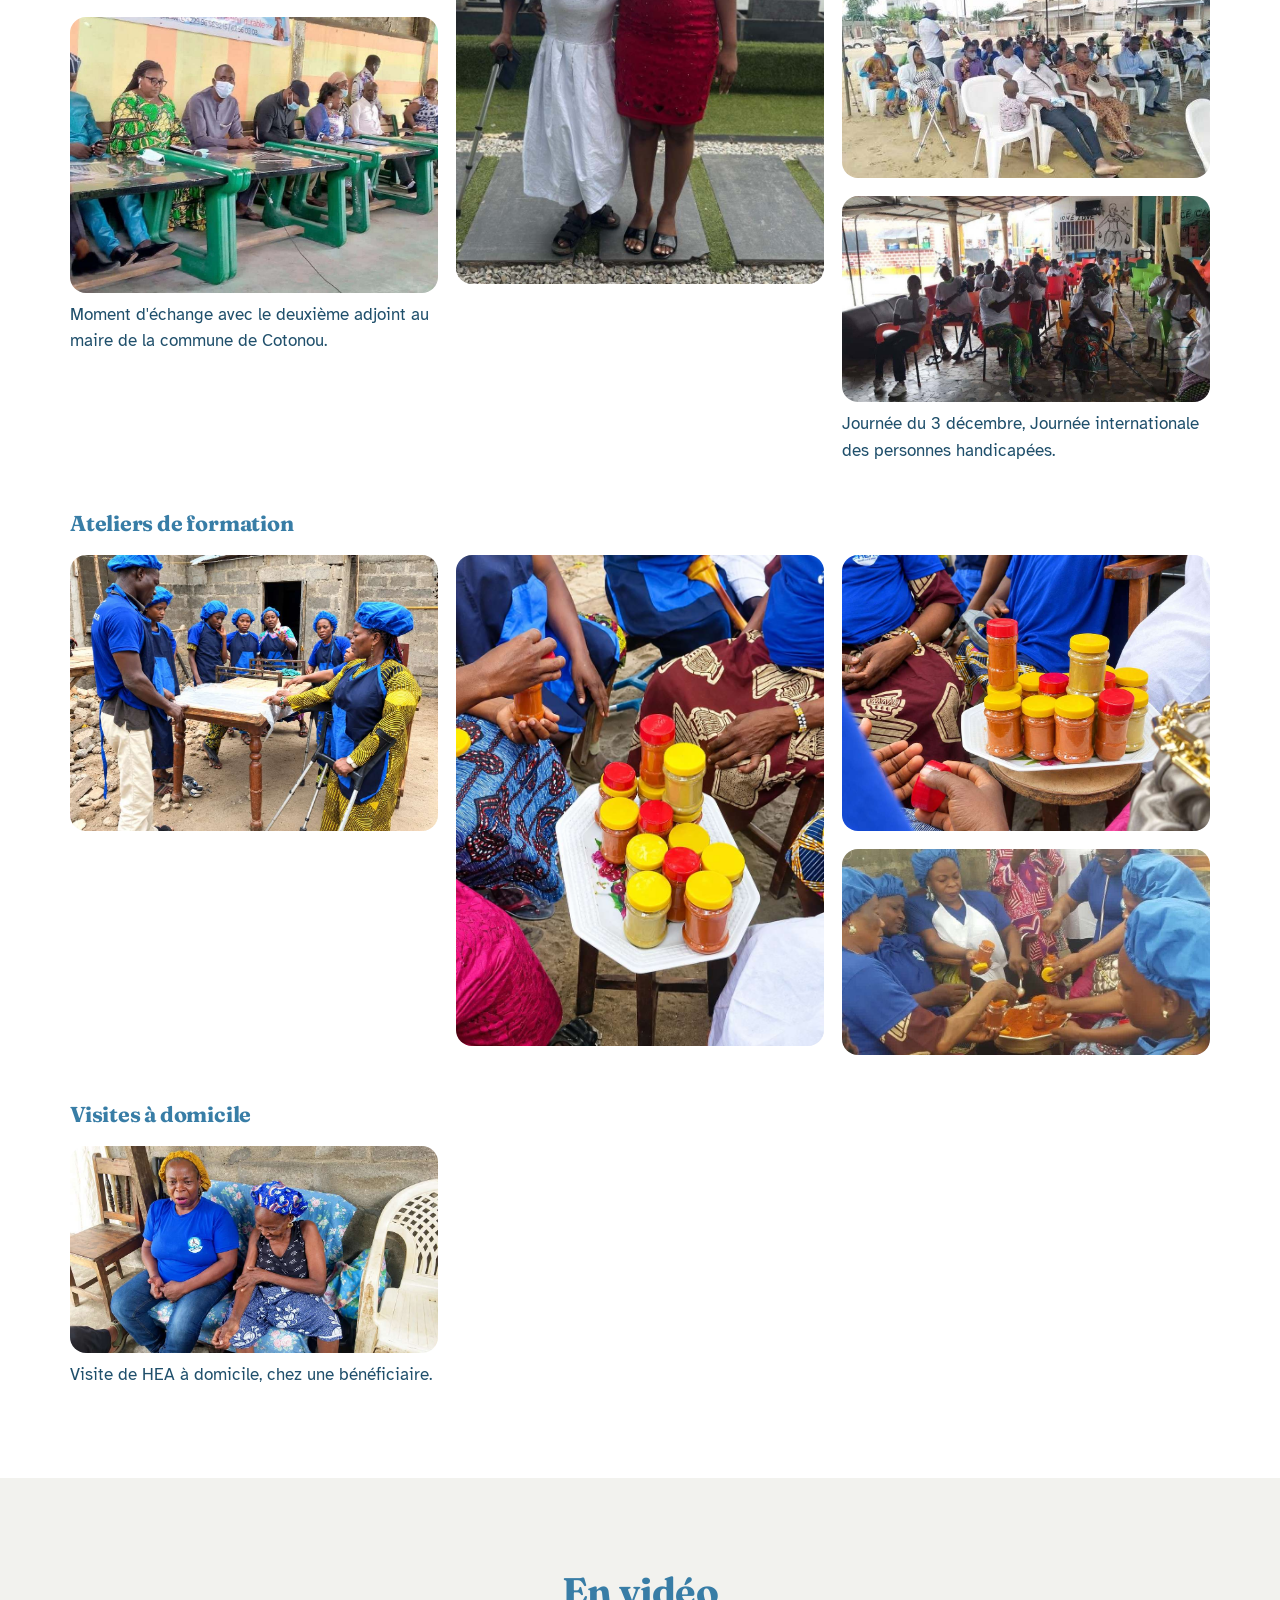
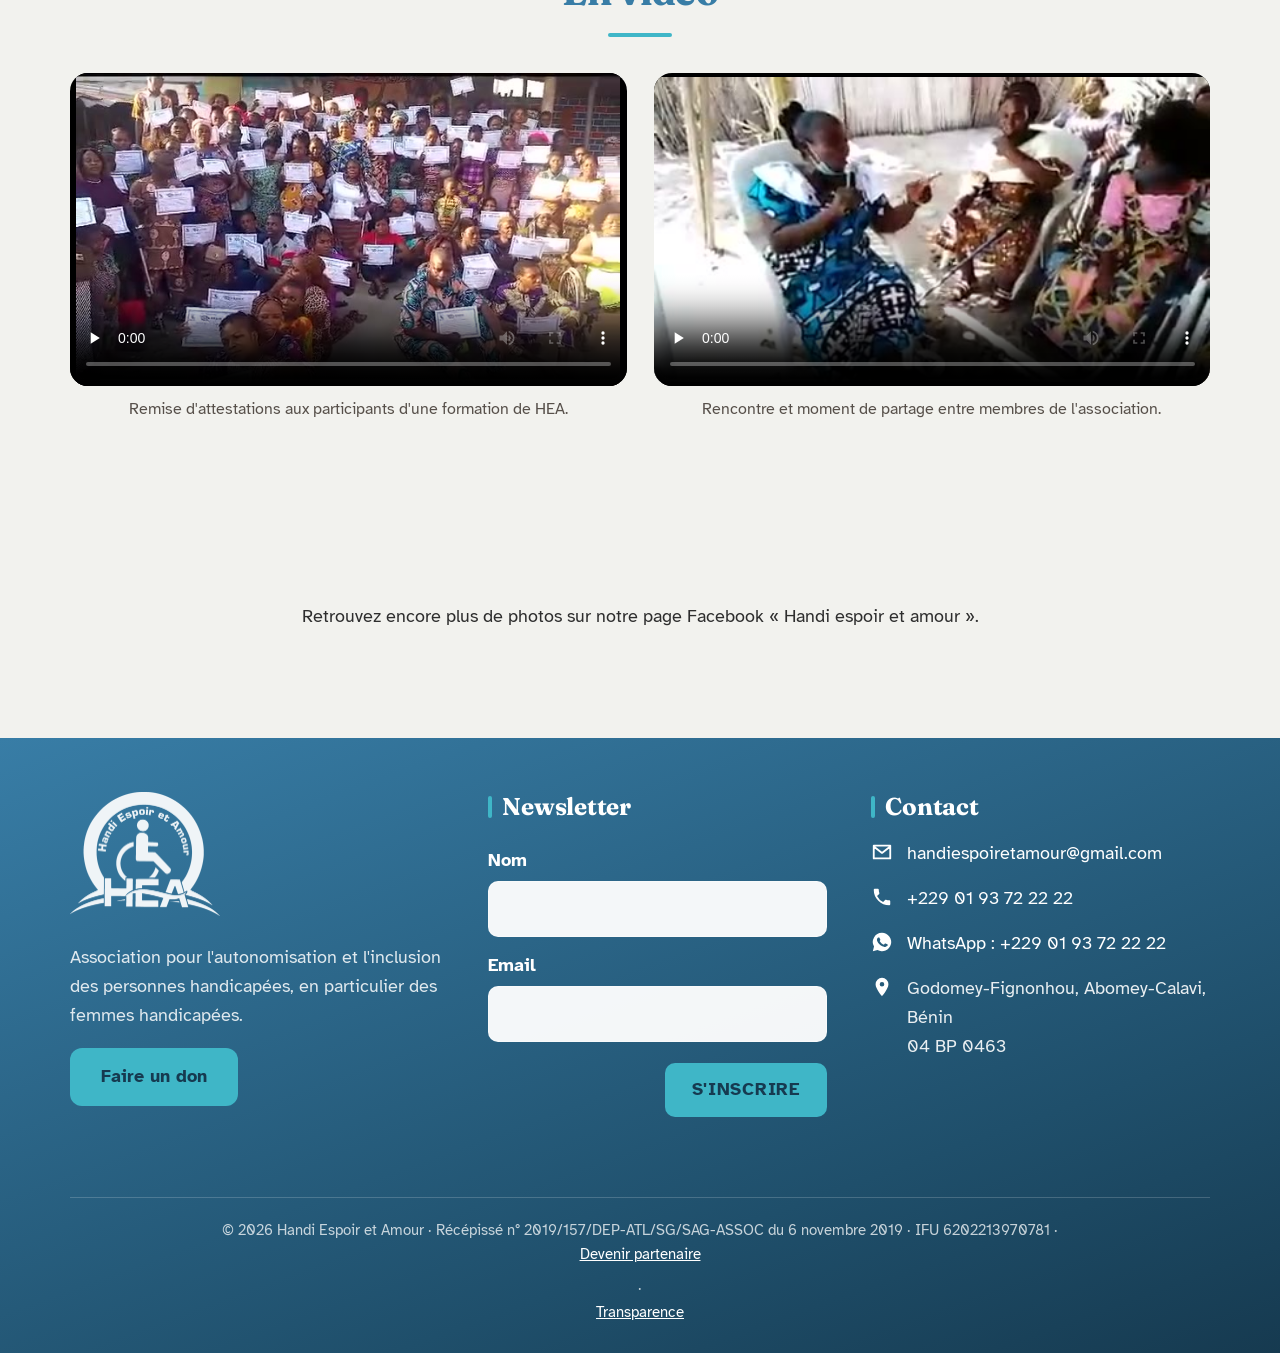
==== commit e5e086de: "Galerie : légende « Activité de divertissement » retirée Co-Authored-By: Claude Opus 5.5 <noreply@an" ====
--- a/actualites.html
+++ b/actualites.html
@@ -171,7 +171,7 @@
       <figure><img src="images/album-09.jpg" alt="Des membres en t-shirt blanc posent ensemble, plusieurs avec des béquilles" loading="lazy" width="586" height="439"></figure>
       <figure><img src="images/album-08.jpg" alt="Une participante parle au micro, assise parmi le public en plein air" loading="lazy" width="586" height="328"></figure>
       <figure><img src="images/album-19.jpg" alt="Le deuxième adjoint au maire de Cotonou et des membres de HEA assis derrière une rangée de tables vertes" loading="lazy" width="1036" height="776"><figcaption>Moment d'échange avec le deuxième adjoint au maire de la commune de Cotonou.</figcaption></figure>
-      <figure><img src="images/album-14.jpg" alt="Les participants installés sous un abri, devant des tables" loading="lazy" width="1036" height="776"><figcaption>Activité de divertissement.</figcaption></figure>
+      <figure><img src="images/album-14.jpg" alt="Les participants installés sous un abri, devant des tables" loading="lazy" width="1036" height="776"></figure>
       <figure><img src="images/album-07.jpg" alt="Deux femmes posent ensemble, l'une en robe blanche avec une béquille, l'autre en robe rouge" loading="lazy" width="806" height="1076"></figure>
       <figure><img src="images/album-10.jpg" alt="Des participants assis sur des chaises orange sous un abri" loading="lazy" width="586" height="330"></figure>
       <figure><img src="images/album-11.jpg" alt="Des participants en t-shirt bleu assis en plein air" loading="lazy" width="586" height="364"></figure>
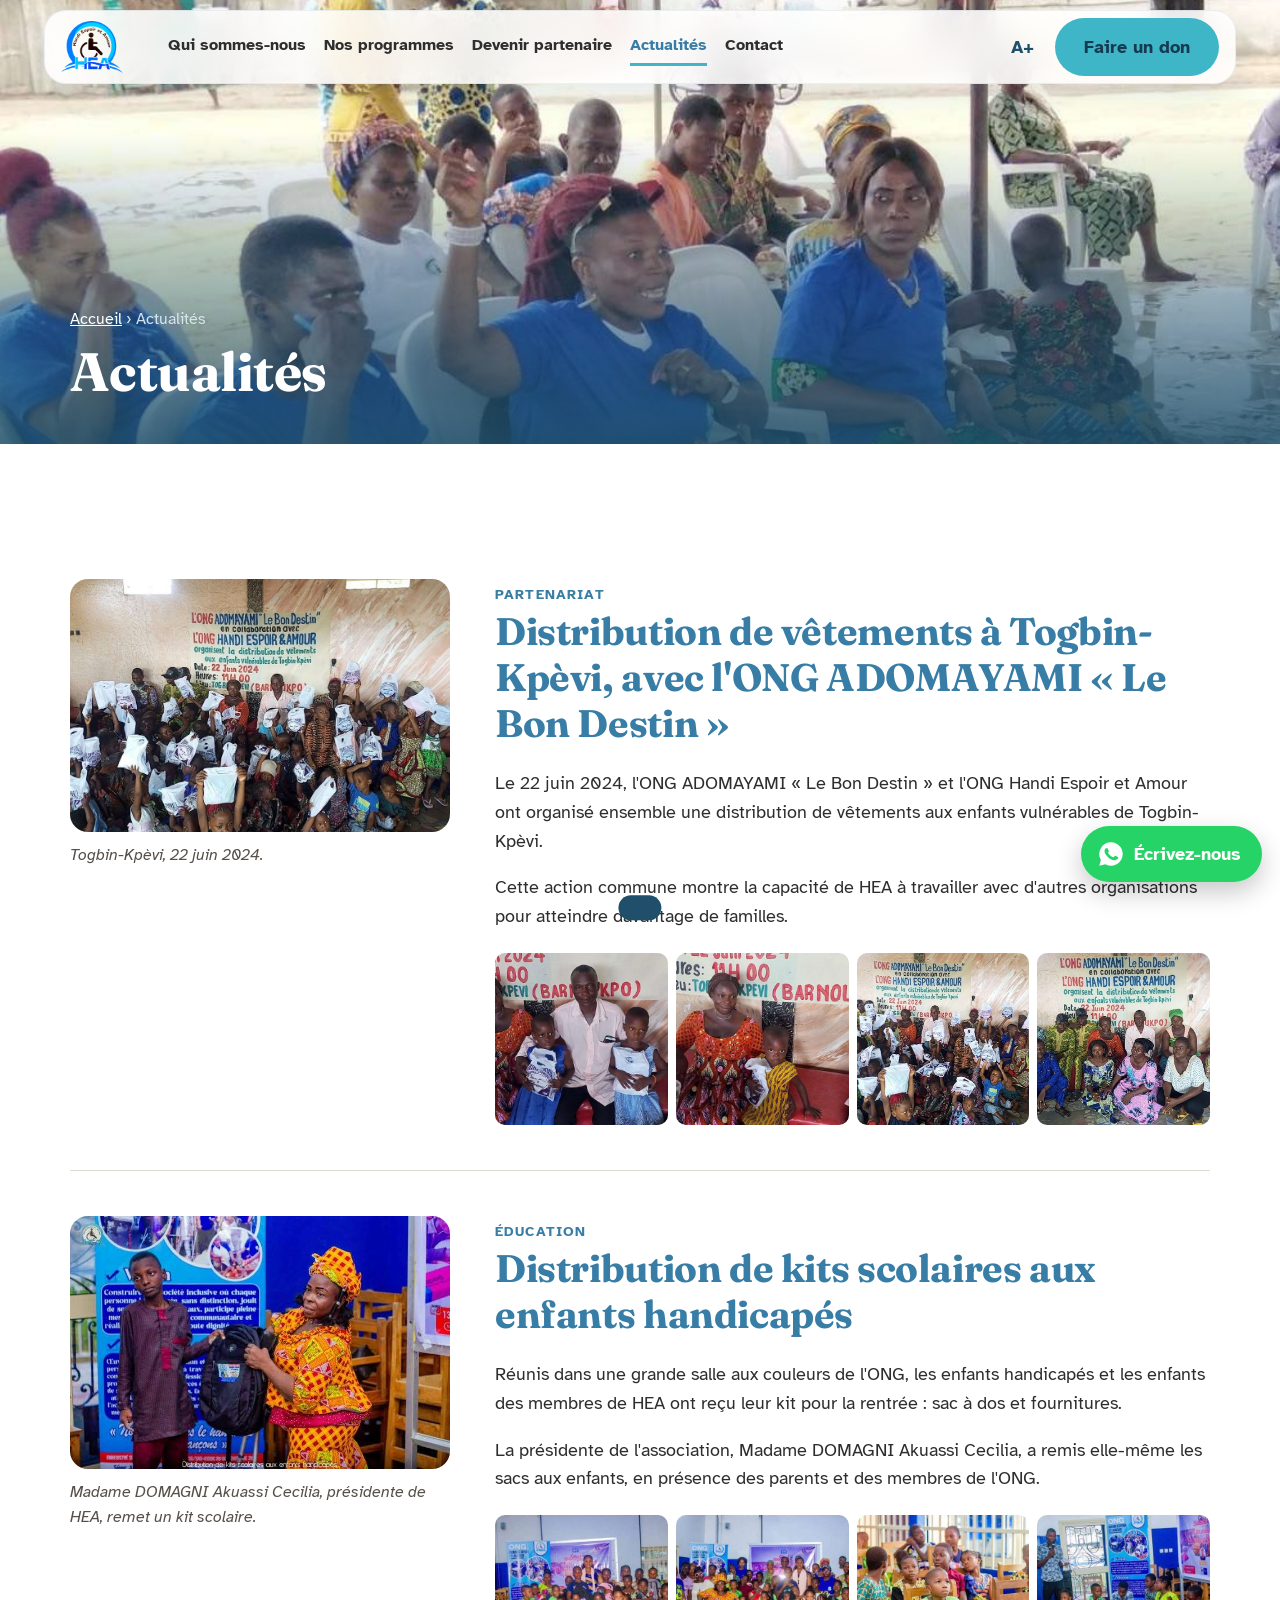
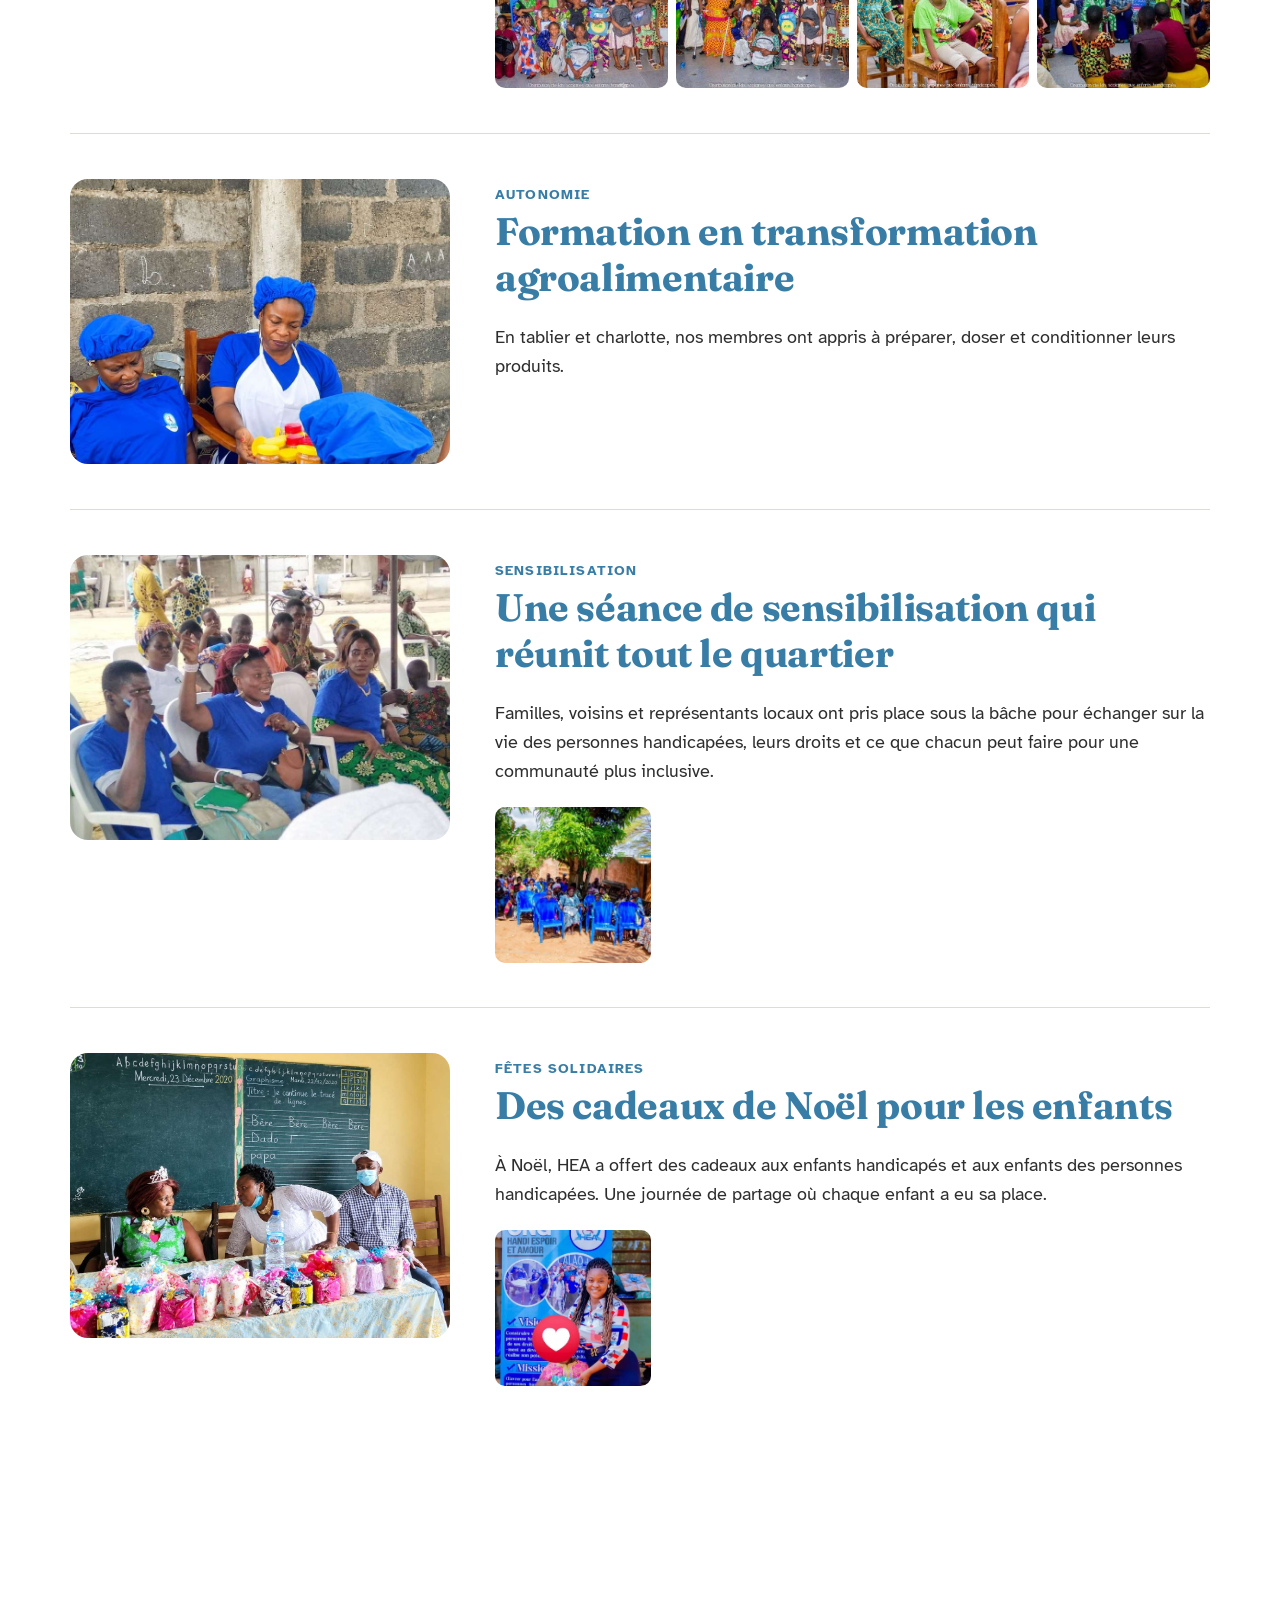
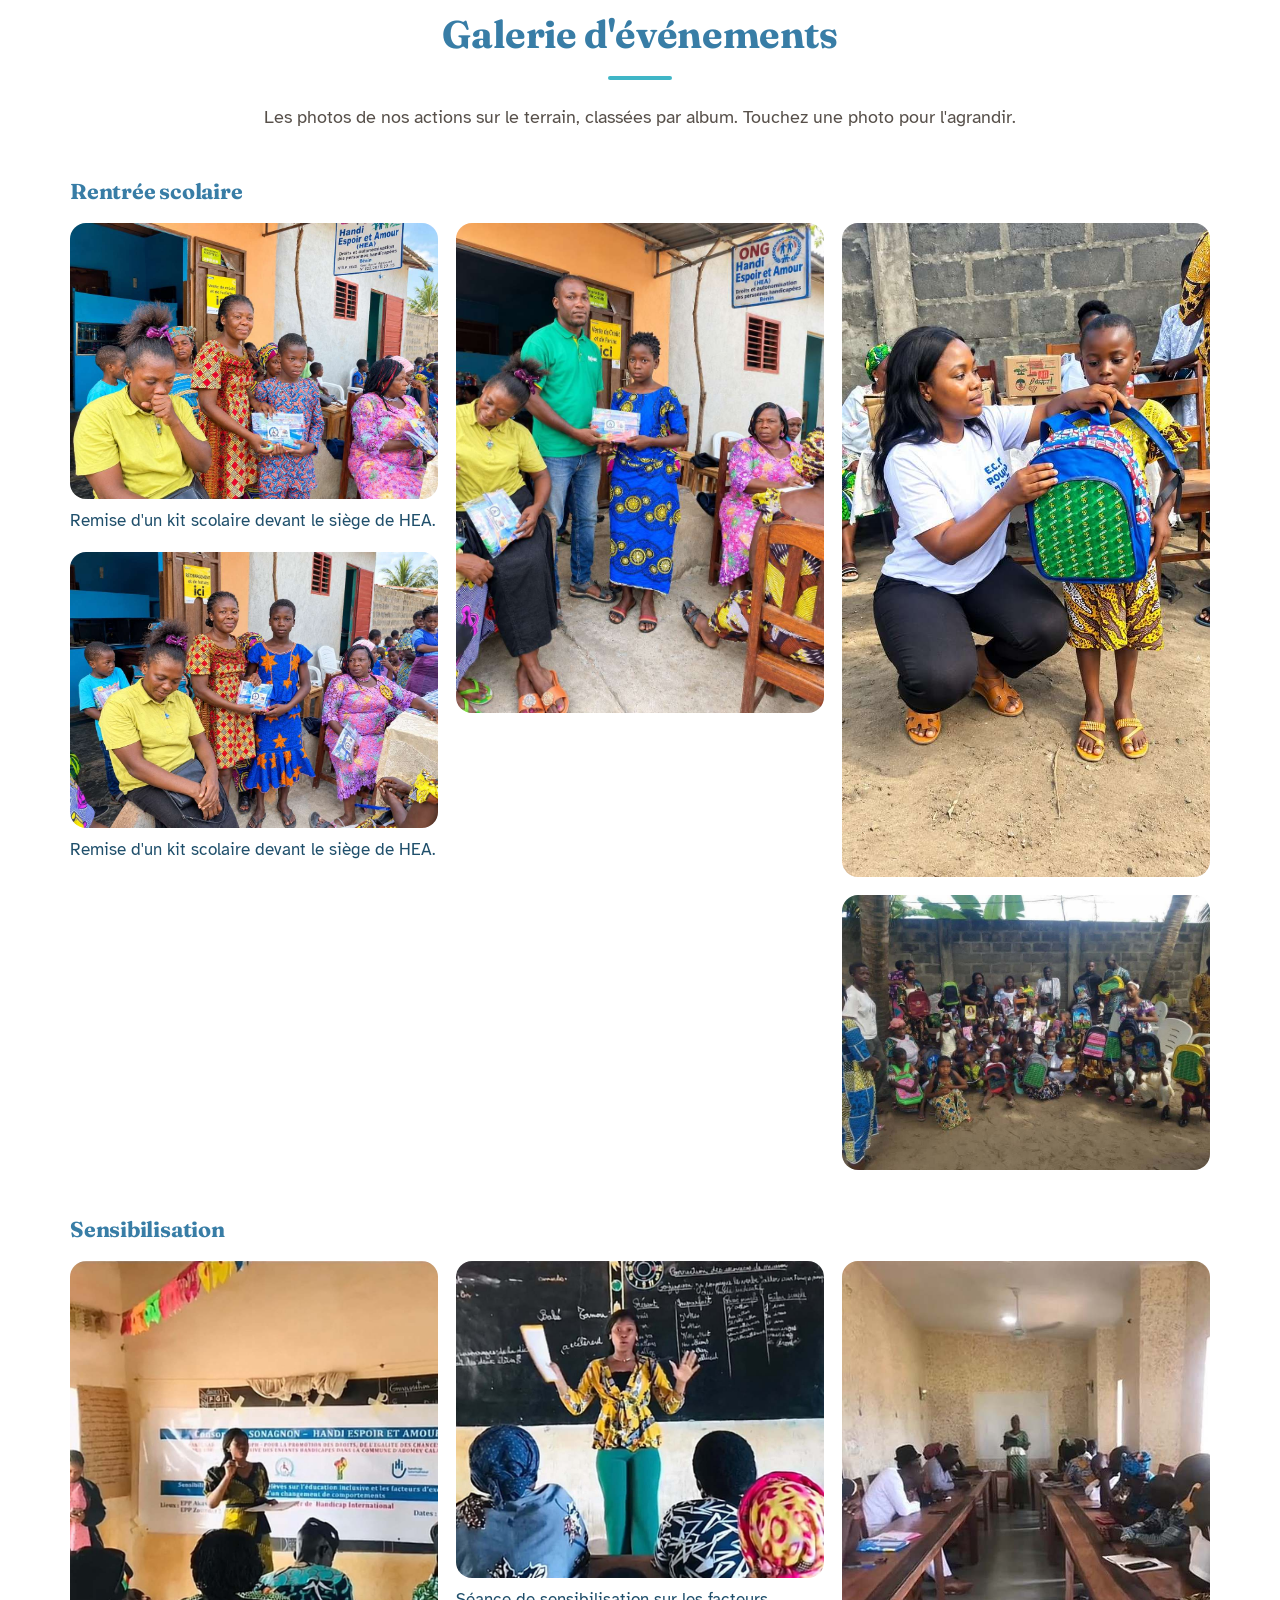
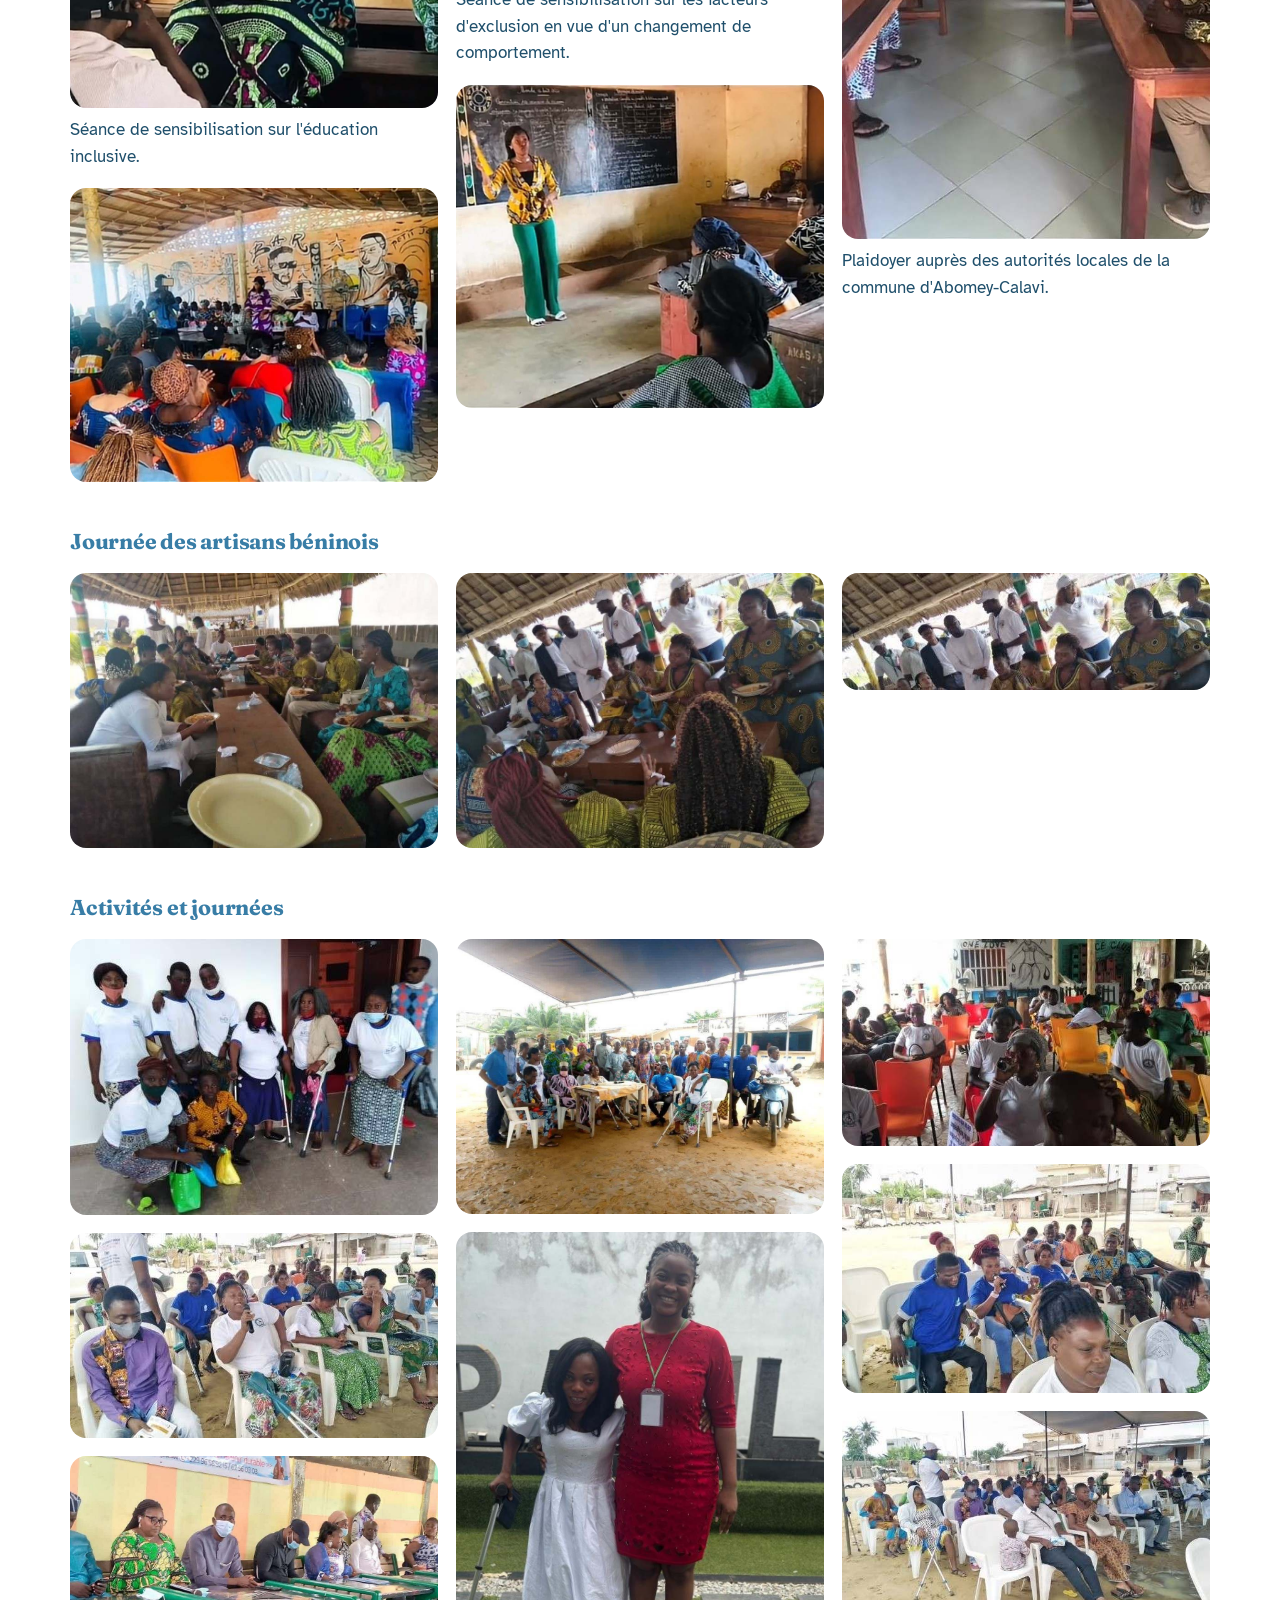
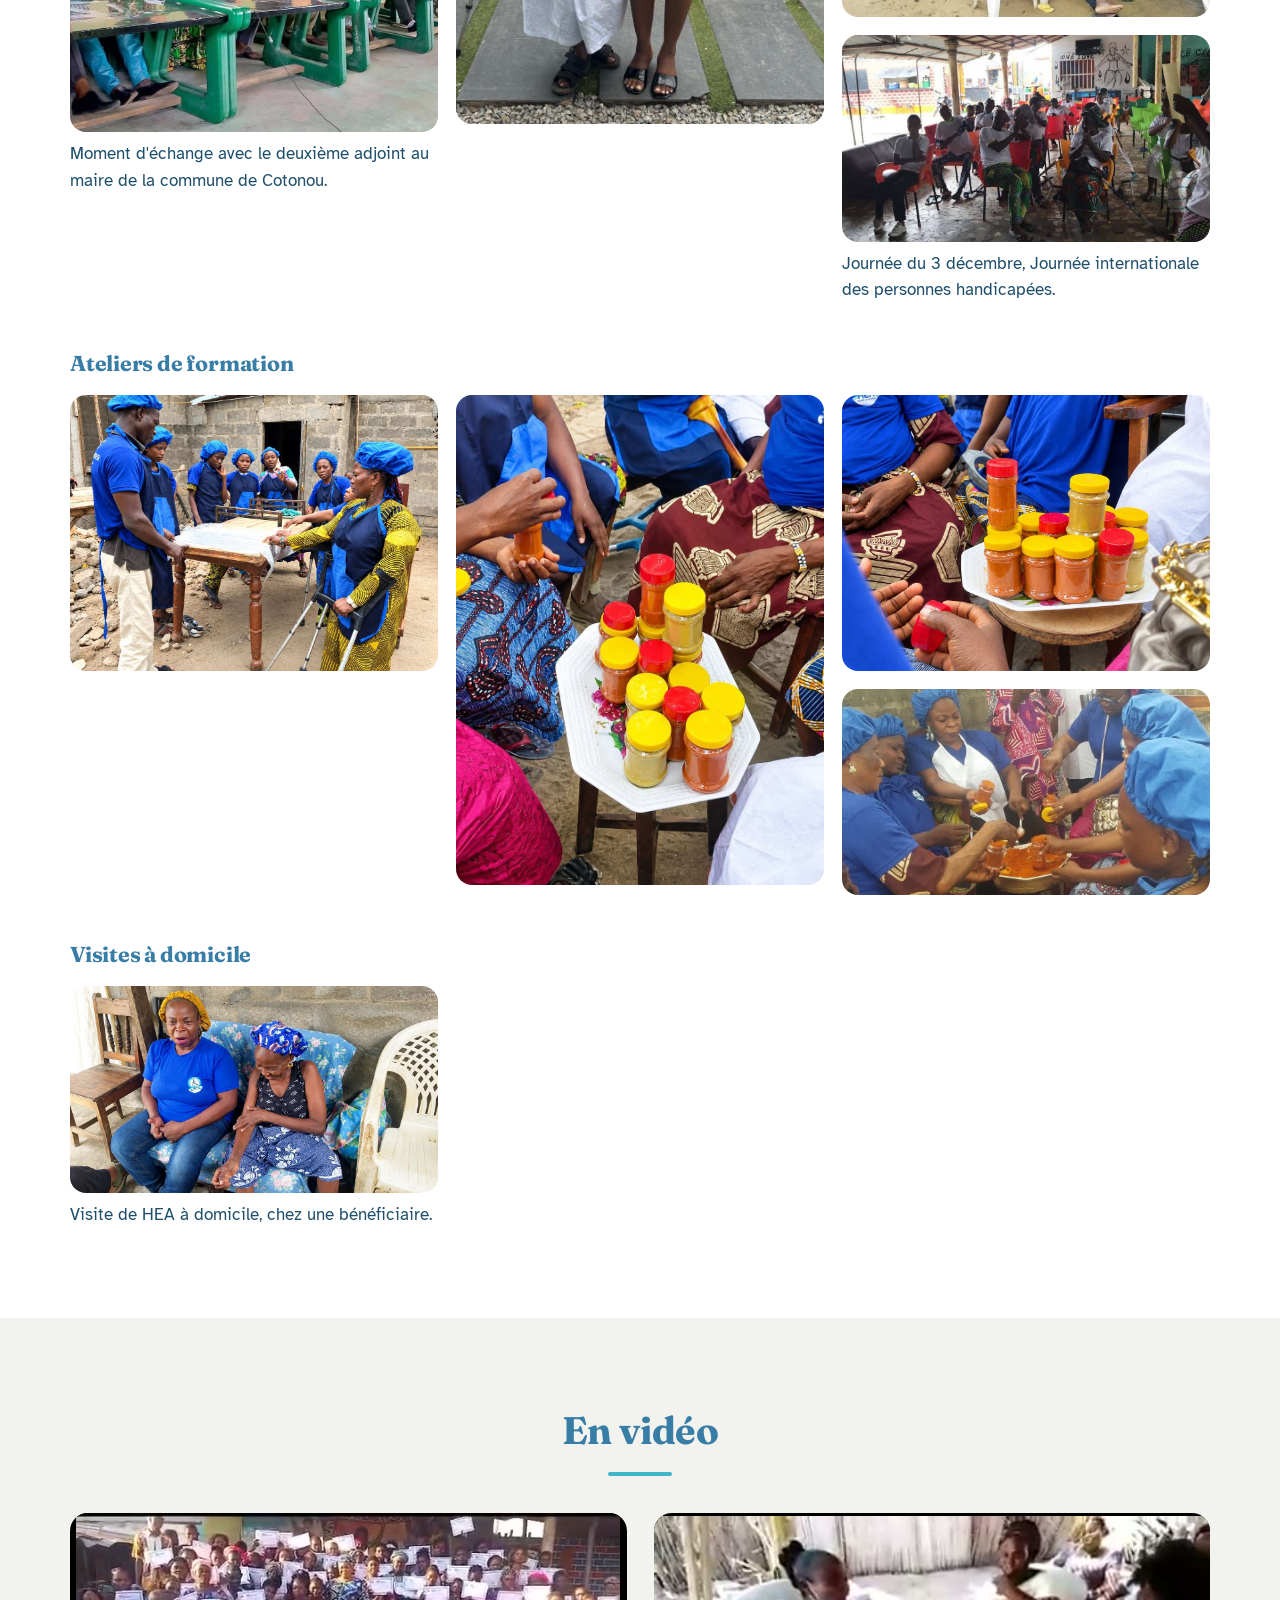
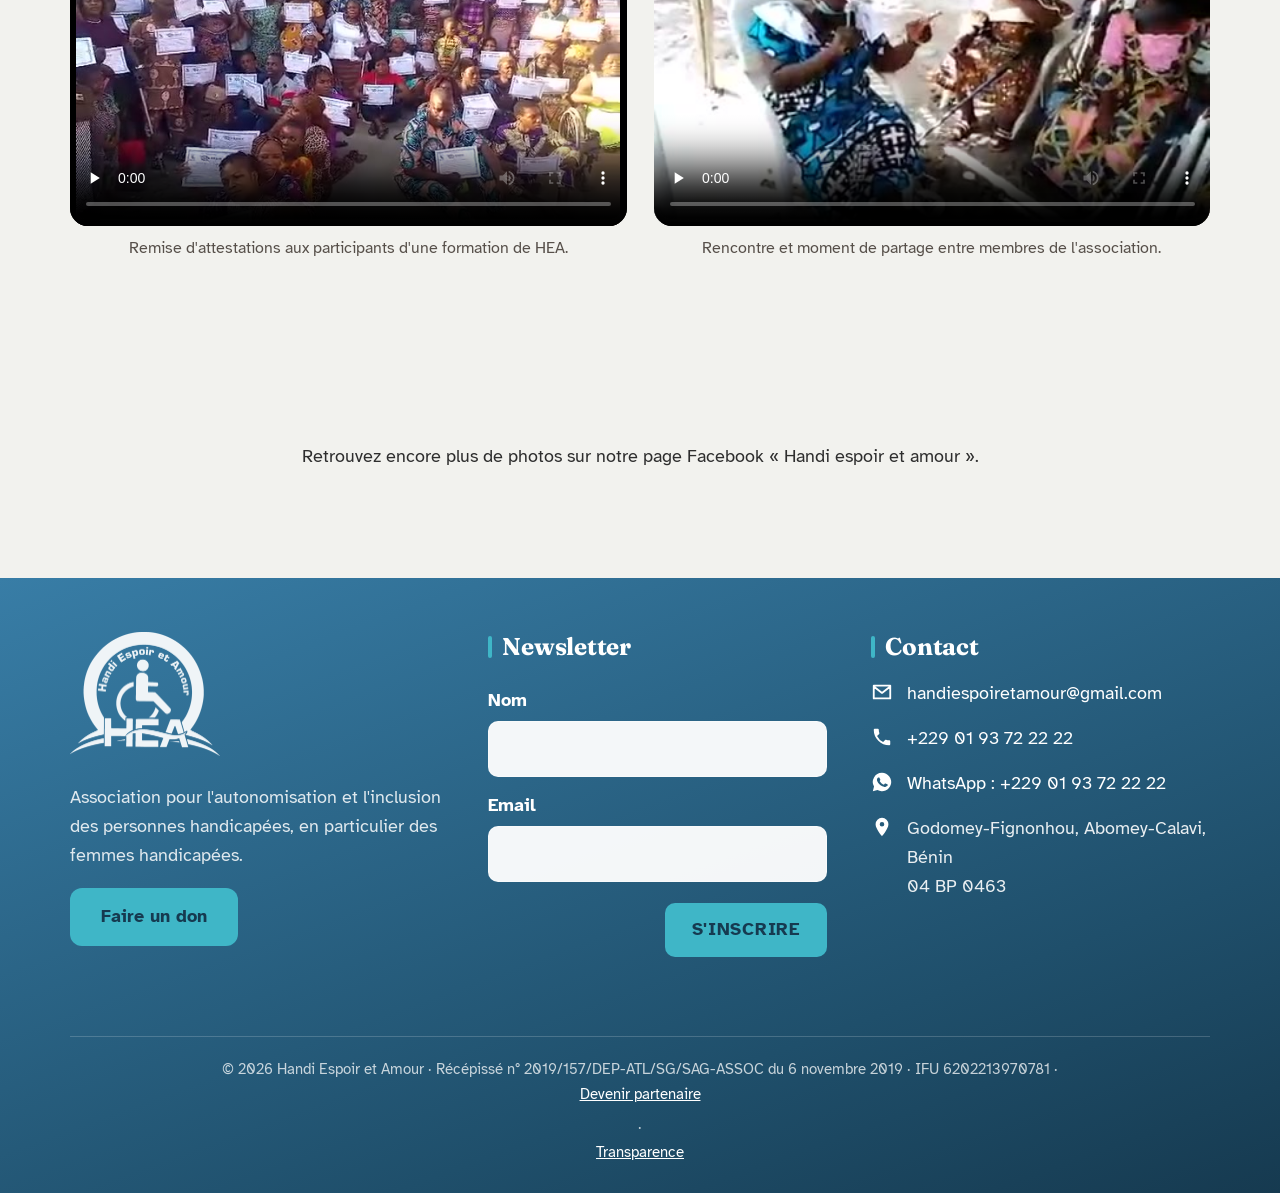
==== commit 0f698955: "Photo de Handicap International remplacée par une photo de HEA Co-Authored-By: Claude Opus 5.5 <nore" ====
--- a/actualites.html
+++ b/actualites.html
@@ -153,7 +153,6 @@
     <div class="album">
       <figure><img src="images/album-04.jpg" alt="Une intervenante prend la parole devant une banderole de HEA et de Handicap International sur l'éducation inclusive" loading="lazy" width="905" height="1100"><figcaption>Séance de sensibilisation sur l'éducation inclusive.</figcaption></figure>
       <figure><img src="images/album-01.jpg" alt="Un large public assis sous un grand abri écoute les intervenants" loading="lazy" width="982" height="784"></figure>
-      <figure><img src="images/album-02.jpg" alt="Des participantes assises sur des bancs dans une salle décorée de guirlandes" loading="lazy" width="1031" height="837"></figure>
       <figure><img src="images/album-05.jpg" alt="Une animatrice en pantalon vert explique au tableau devant des participantes" loading="lazy" width="972" height="838"><figcaption>Séance de sensibilisation sur les facteurs d'exclusion en vue d'un changement de comportement.</figcaption></figure>
       <figure><img src="images/album-06.jpg" alt="Vue de la salle pendant l'animation au tableau" loading="lazy" width="969" height="851"></figure>
       <figure><img src="images/album-03.jpg" alt="Séance de plaidoyer auprès des autorités locales, dans une salle aux longues tables" loading="lazy" width="684" height="1075"><figcaption>Plaidoyer auprès des autorités locales de la commune d'Abomey-Calavi.</figcaption></figure>
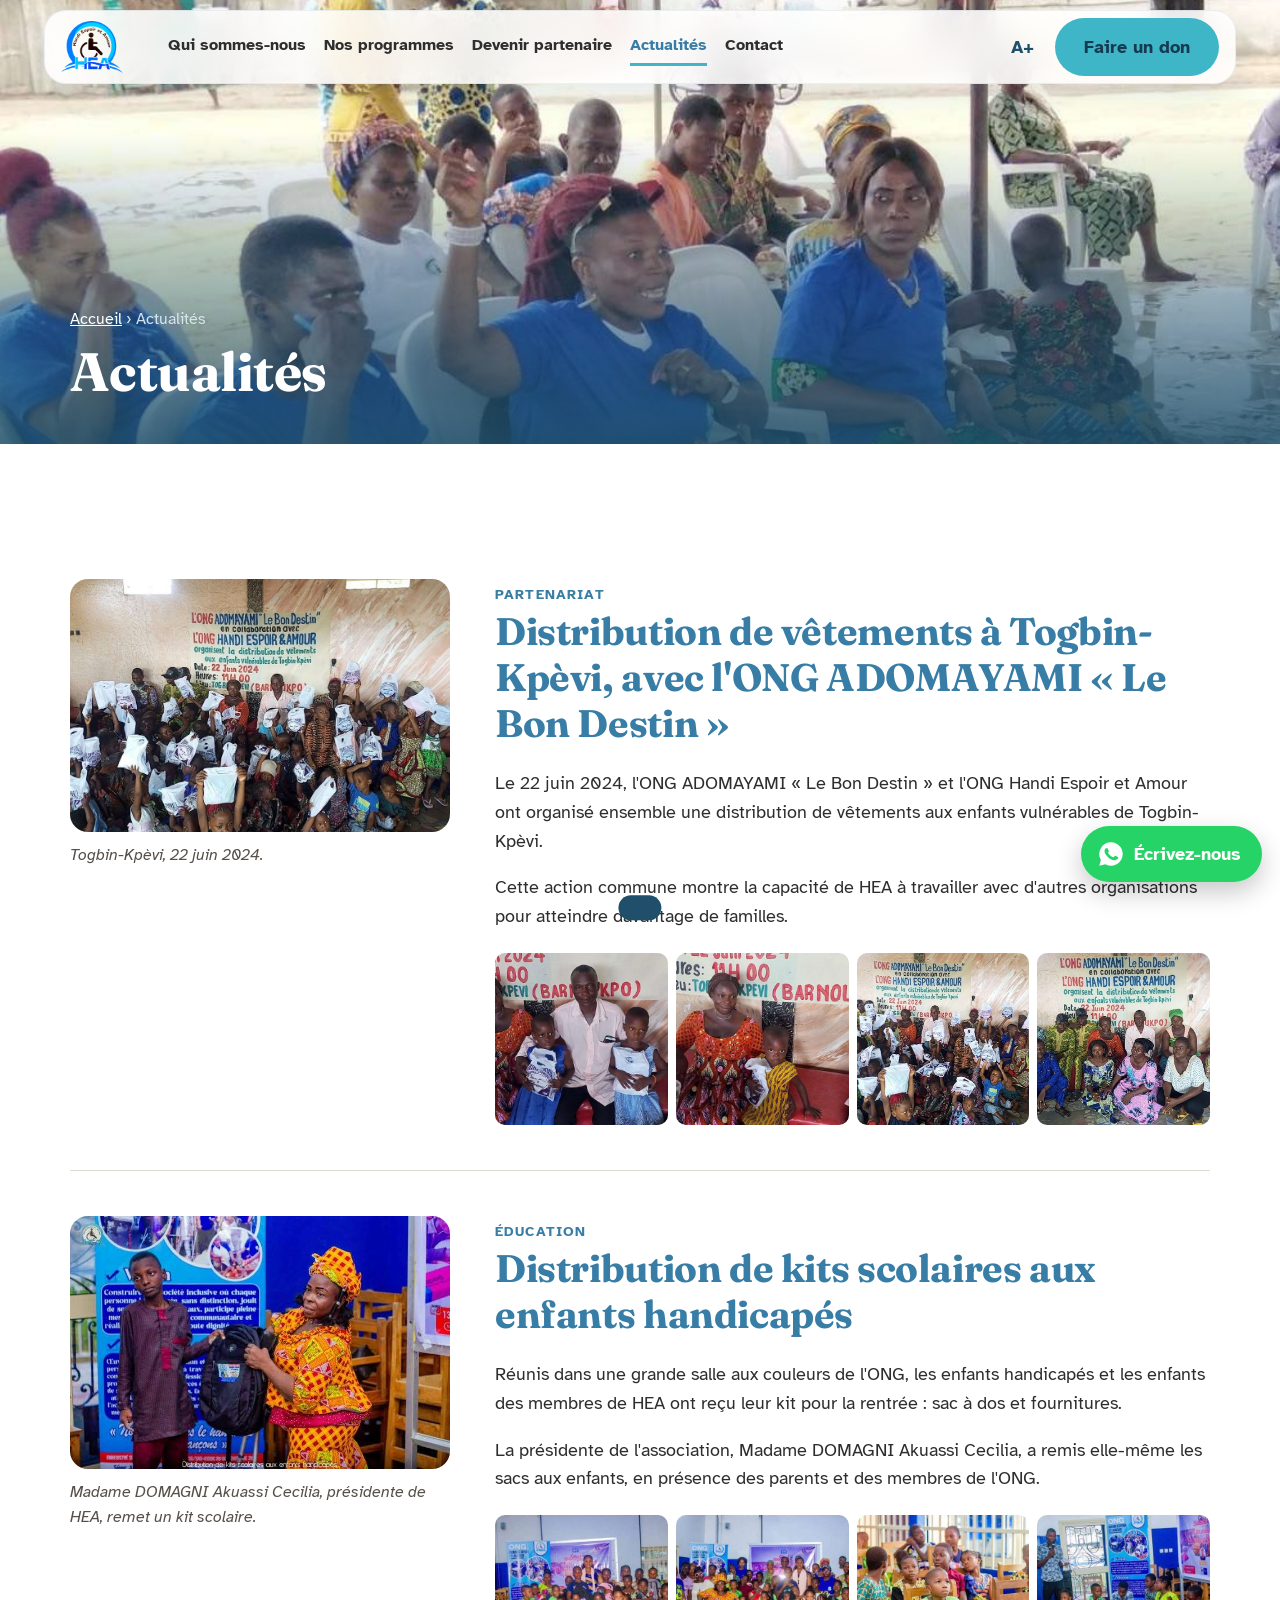
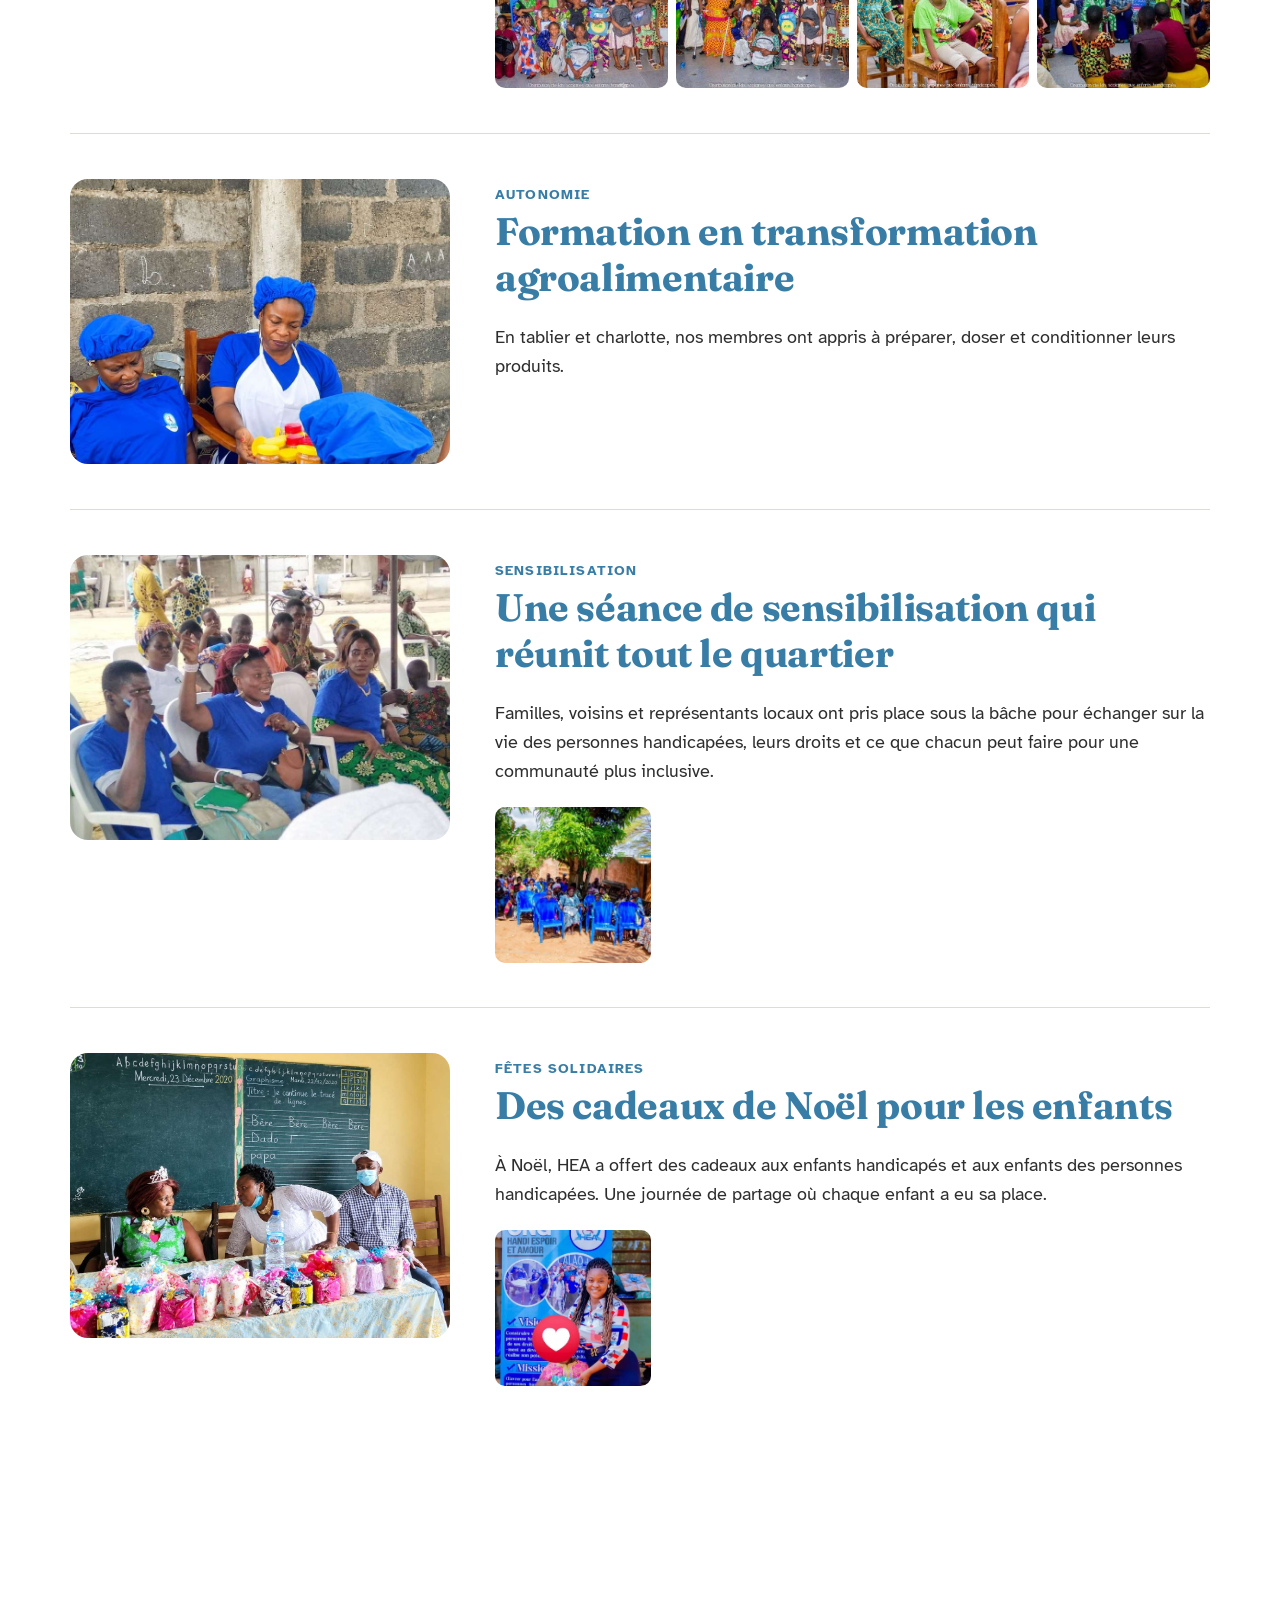
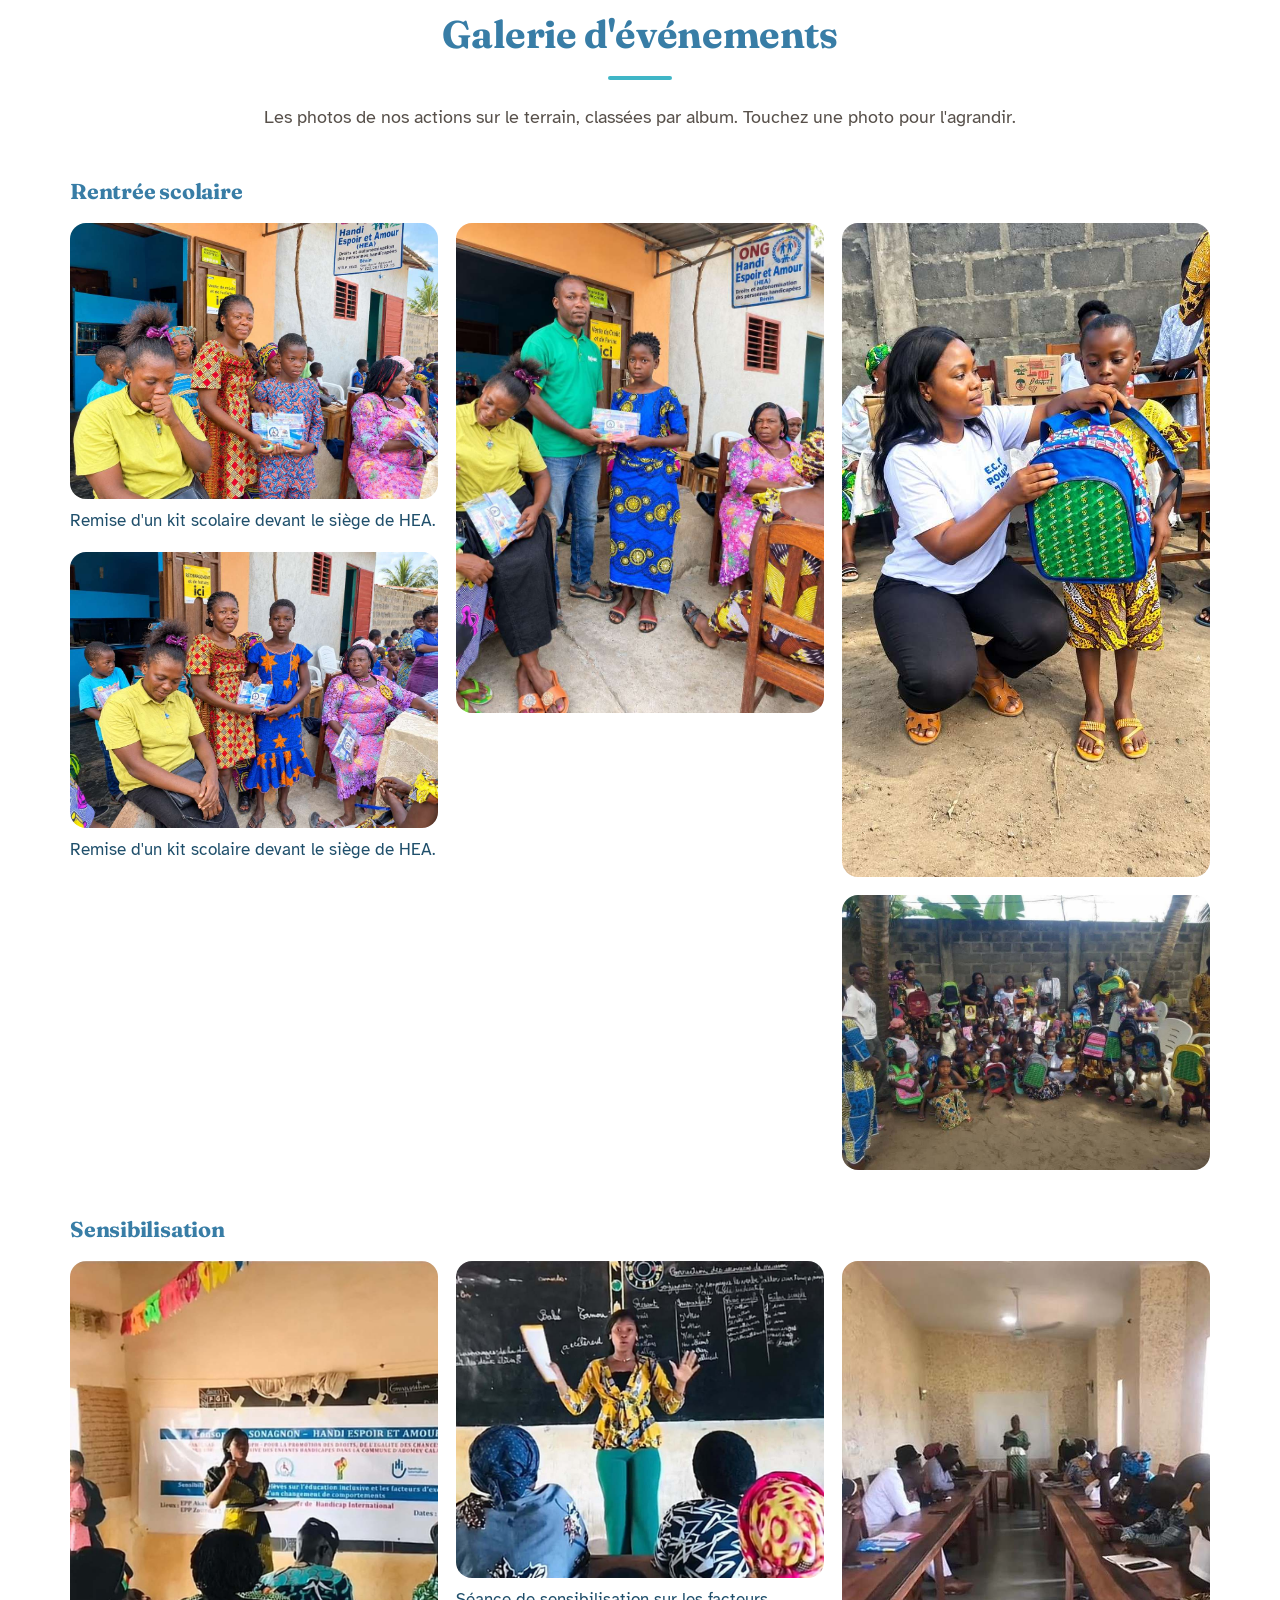
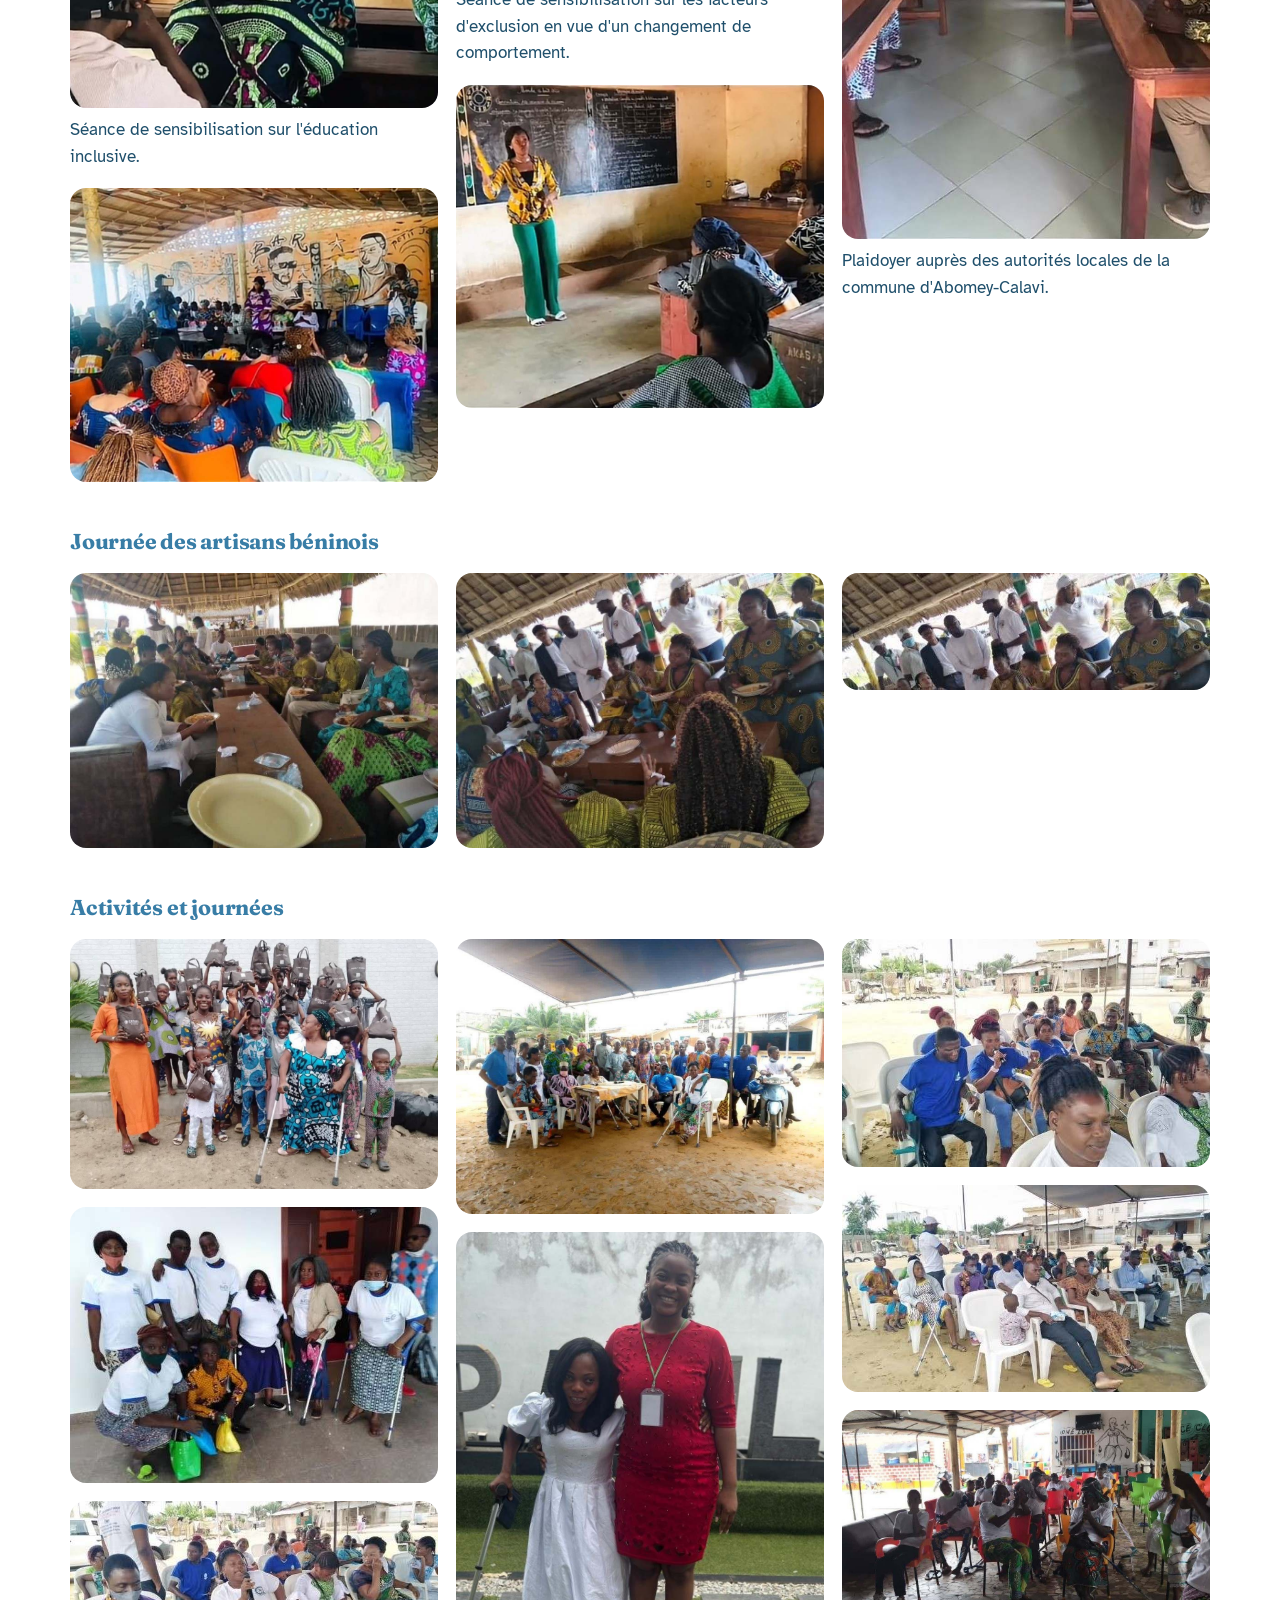
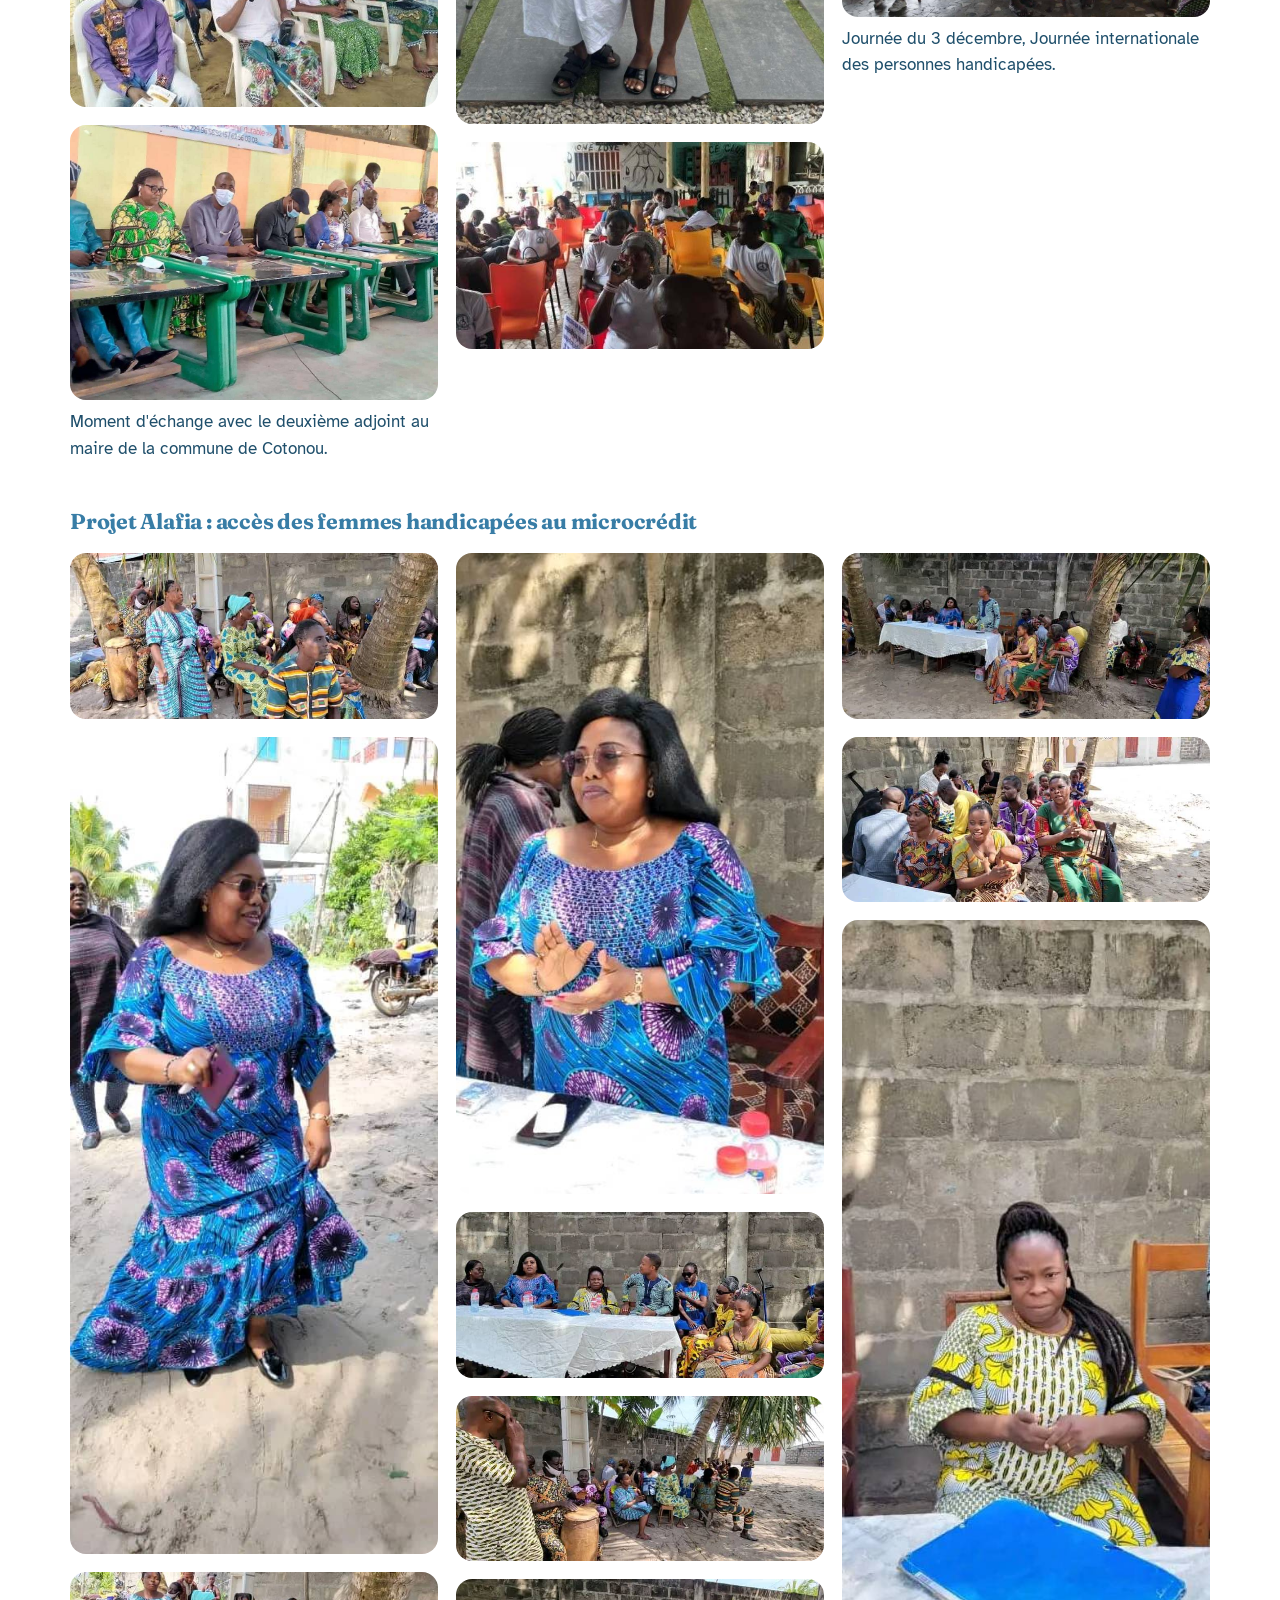
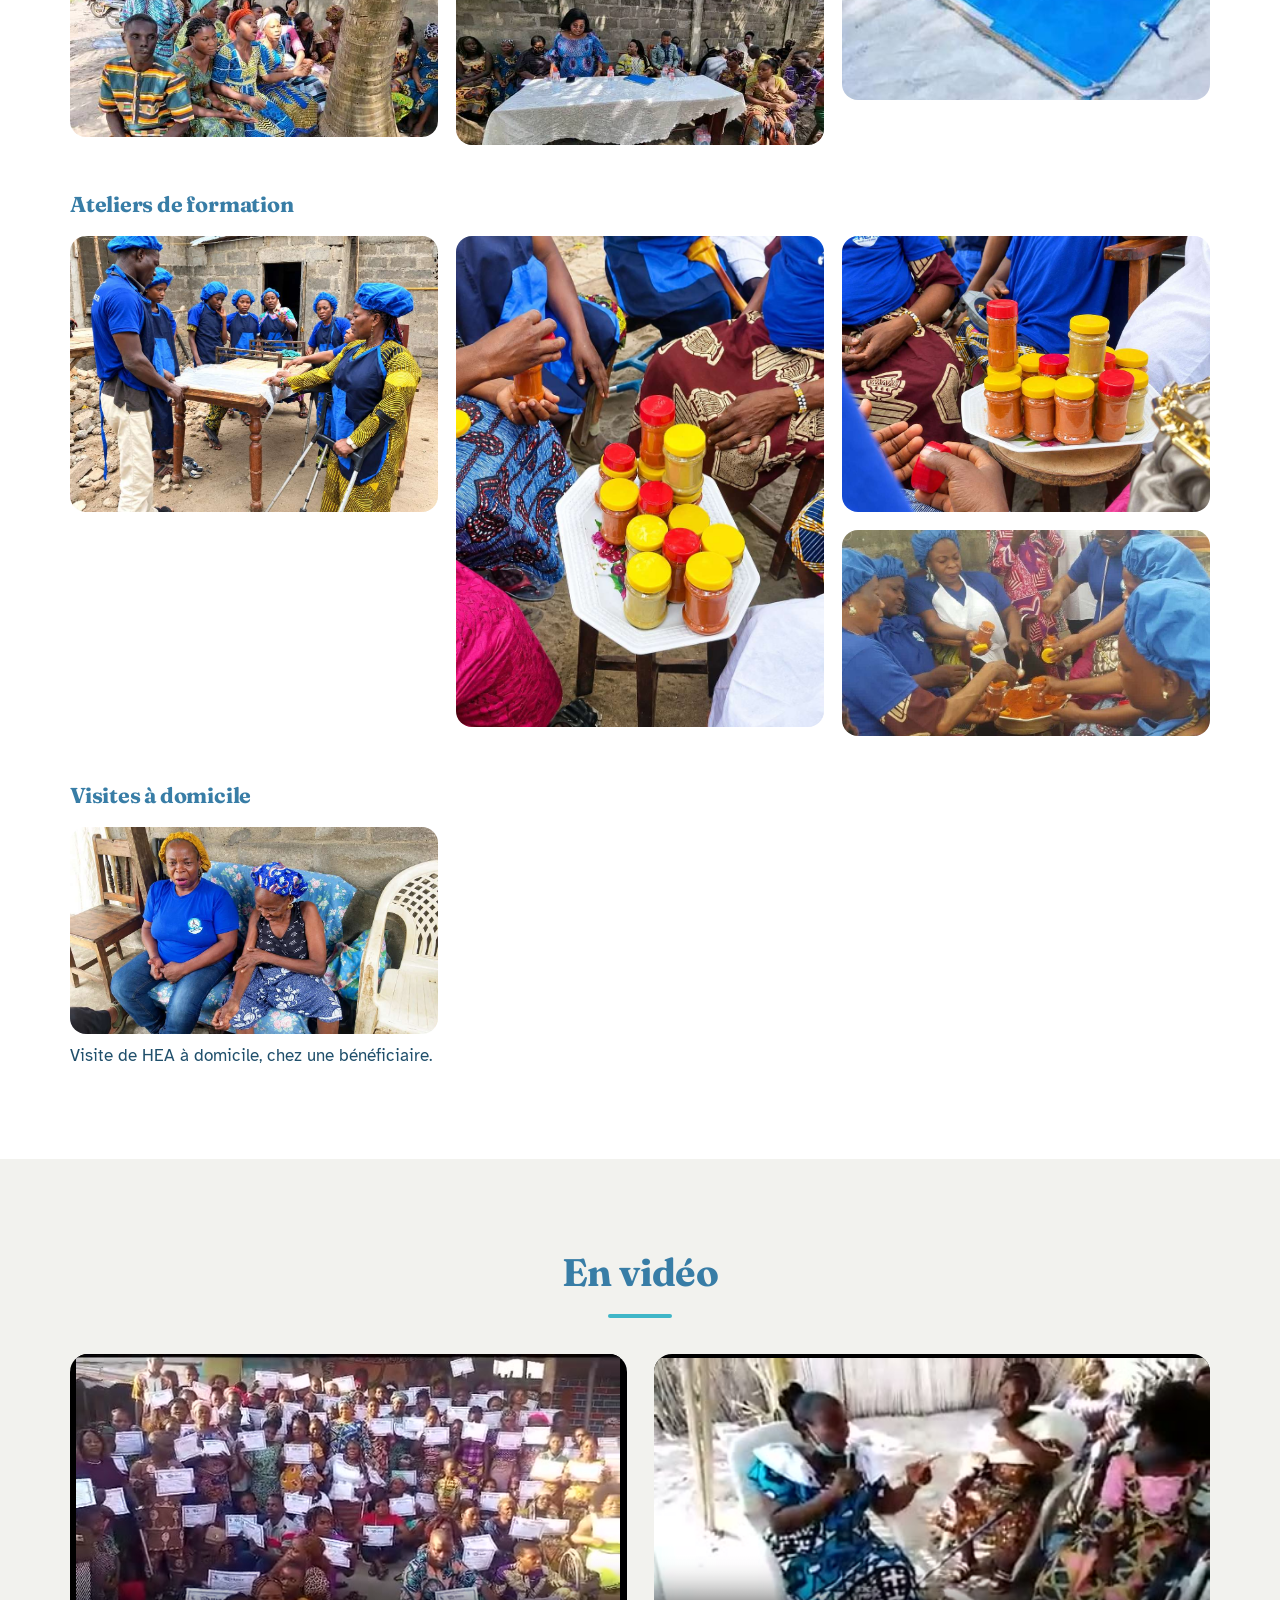
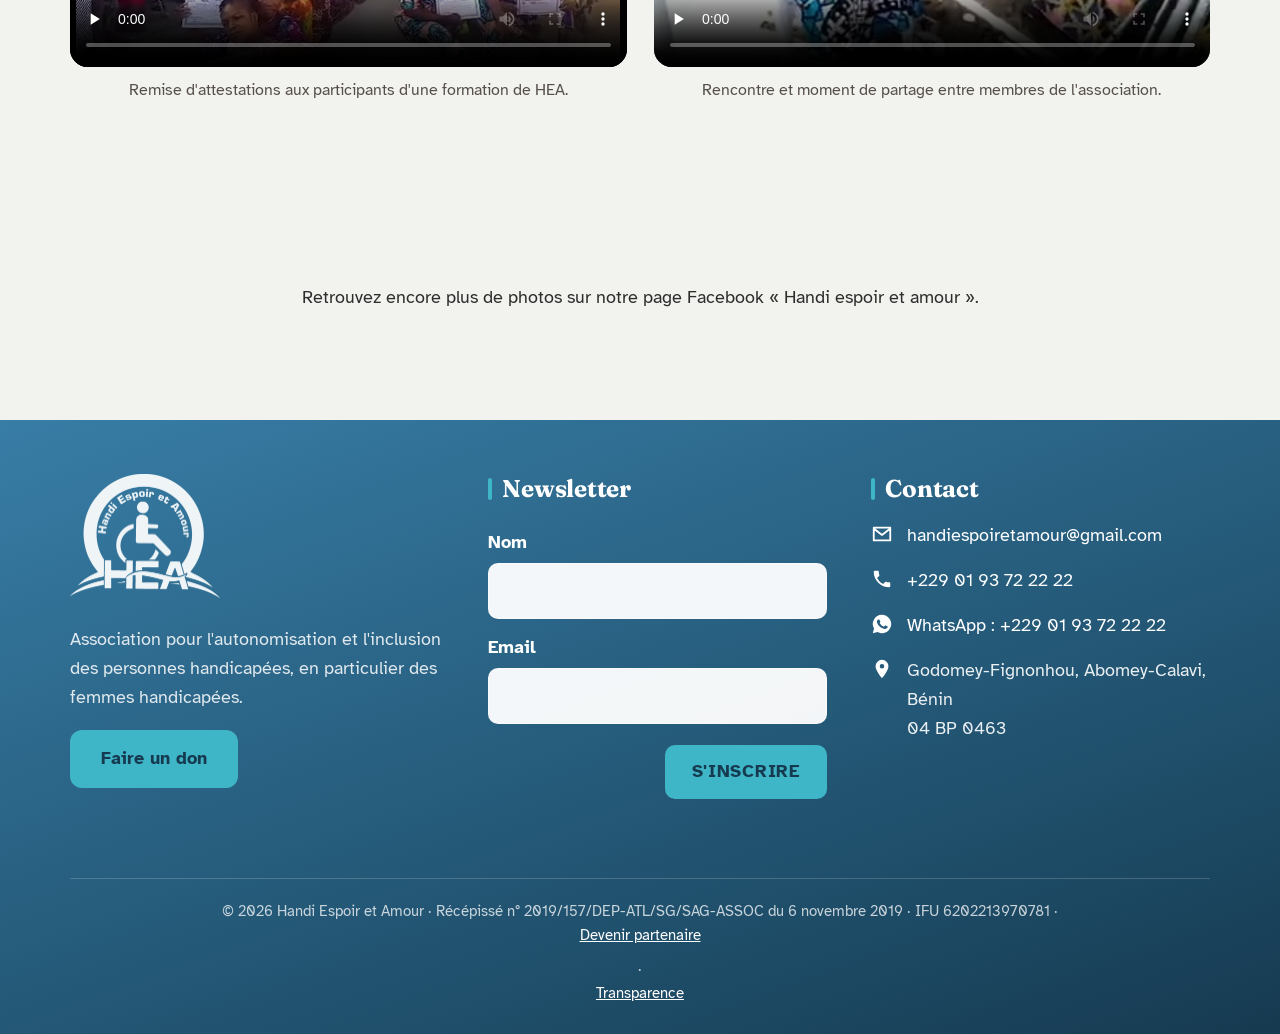
==== commit d299554b: "Galerie : album Projet Alafia et photo des enfants avec leurs sacs Co-Authored-By: Claude Opus 5.5 <" ====
--- a/actualites.html
+++ b/actualites.html
@@ -167,6 +167,7 @@
 
     <h3 class="album__titre">Activités et journées</h3>
     <div class="album">
+      <figure><img src="images/enfants-sacs.jpg" alt="Des enfants brandissent leurs sacs, avec deux femmes dont une avec des béquilles" loading="lazy" width="1076" height="732"></figure>
       <figure><img src="images/album-09.jpg" alt="Des membres en t-shirt blanc posent ensemble, plusieurs avec des béquilles" loading="lazy" width="586" height="439"></figure>
       <figure><img src="images/album-08.jpg" alt="Une participante parle au micro, assise parmi le public en plein air" loading="lazy" width="586" height="328"></figure>
       <figure><img src="images/album-19.jpg" alt="Le deuxième adjoint au maire de Cotonou et des membres de HEA assis derrière une rangée de tables vertes" loading="lazy" width="1036" height="776"><figcaption>Moment d'échange avec le deuxième adjoint au maire de la commune de Cotonou.</figcaption></figure>
@@ -176,6 +177,20 @@
       <figure><img src="images/album-11.jpg" alt="Des participants en t-shirt bleu assis en plein air" loading="lazy" width="586" height="364"></figure>
       <figure><img src="images/album-12.jpg" alt="Le public assis sur des chaises blanches en plein air, certains avec des béquilles" loading="lazy" width="586" height="329"></figure>
       <figure><img src="images/album-18.jpg" alt="Des participants réunis sous un grand abri" loading="lazy" width="1076" height="604"><figcaption>Journée du 3 décembre, Journée internationale des personnes handicapées.</figcaption></figure>
+    </div>
+
+    <h3 class="album__titre">Projet Alafia : accès des femmes handicapées au microcrédit</h3>
+    <div class="album">
+      <figure><img src="images/alafia-01.jpg" alt="Des femmes assises à l'ombre d'un cocotier pendant la rencontre" loading="lazy" width="720" height="324"></figure>
+      <figure><img src="images/alafia-02.jpg" alt="Une intervenante en robe bleue prend la parole debout" loading="lazy" width="454" height="1008"></figure>
+      <figure><img src="images/alafia-03.jpg" alt="Des participantes et participants assis sous les cocotiers" loading="lazy" width="720" height="324"></figure>
+      <figure><img src="images/alafia-04.jpg" alt="Une intervenante en robe bleue s'adresse aux participantes, assise à la table" loading="lazy" width="450" height="784"></figure>
+      <figure><img src="images/alafia-05.jpg" alt="La table des intervenants, nappe blanche, devant un mur de parpaings" loading="lazy" width="720" height="324"></figure>
+      <figure><img src="images/alafia-06.jpg" alt="Les participantes réunies en cercle sous les arbres" loading="lazy" width="720" height="324"></figure>
+      <figure><img src="images/alafia-07.jpg" alt="Une intervenante parle derrière une table à nappe blanche, face aux participantes" loading="lazy" width="720" height="324"></figure>
+      <figure><img src="images/alafia-08.jpg" alt="Vue d'ensemble de la rencontre en plein air" loading="lazy" width="720" height="324"></figure>
+      <figure><img src="images/alafia-09.jpg" alt="Des participantes attentives, assises en plein air" loading="lazy" width="720" height="324"></figure>
+      <figure><img src="images/alafia-10.jpg" alt="Une participante assise à la table, une pochette bleue devant elle" loading="lazy" width="450" height="953"></figure>
     </div>
 
     <h3 class="album__titre">Ateliers de formation</h3>
